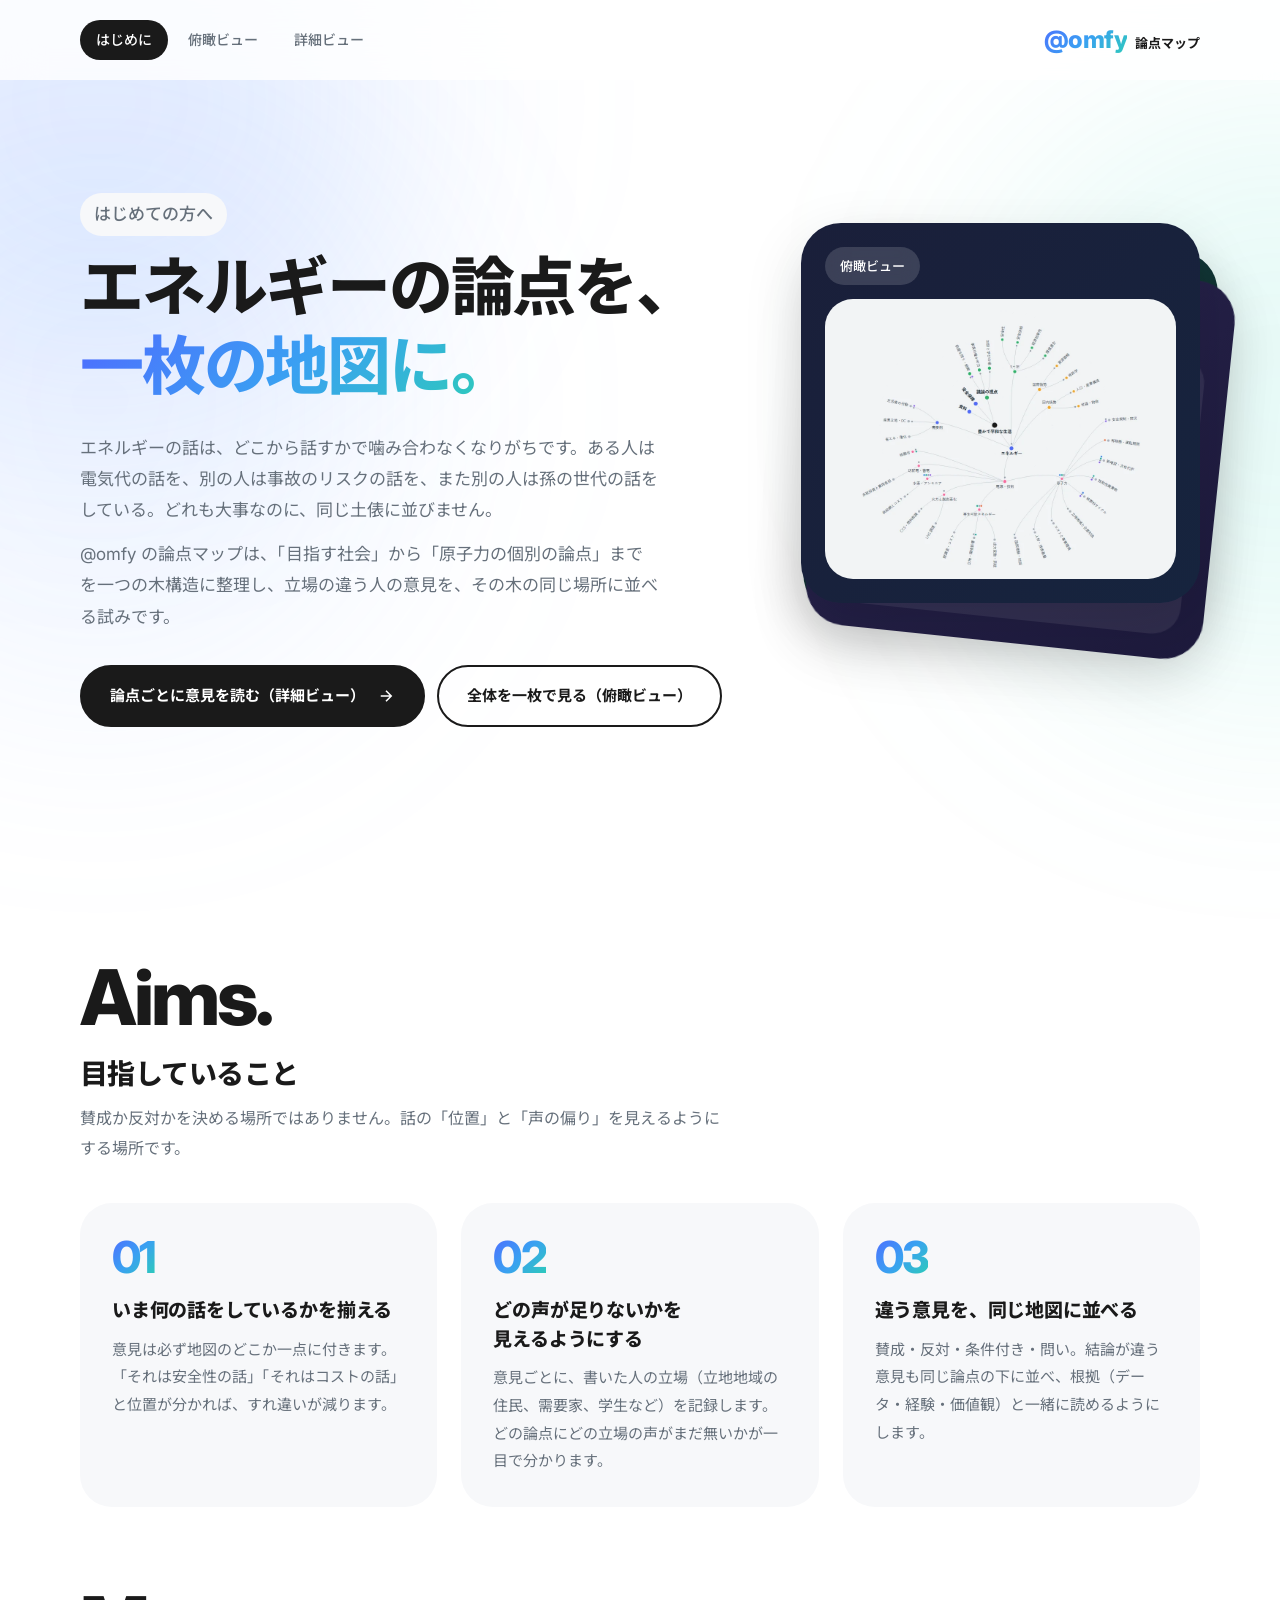
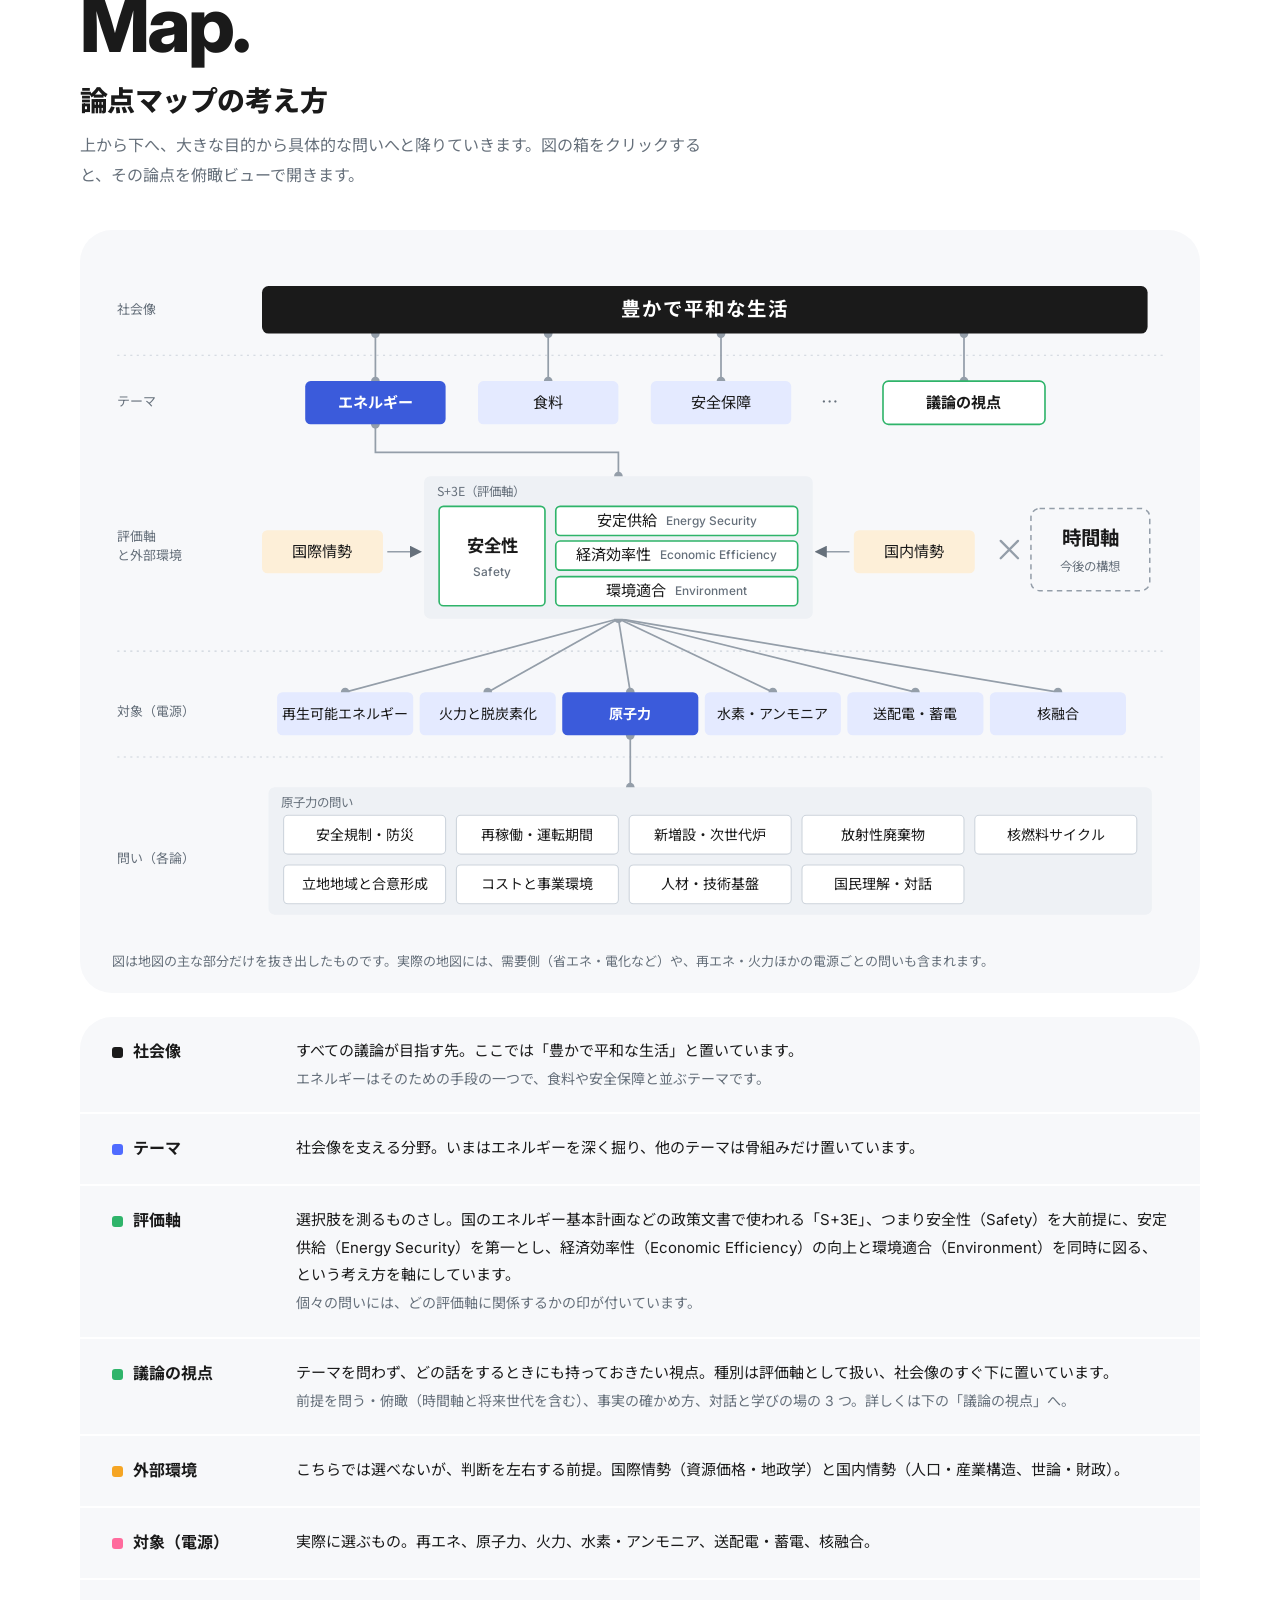
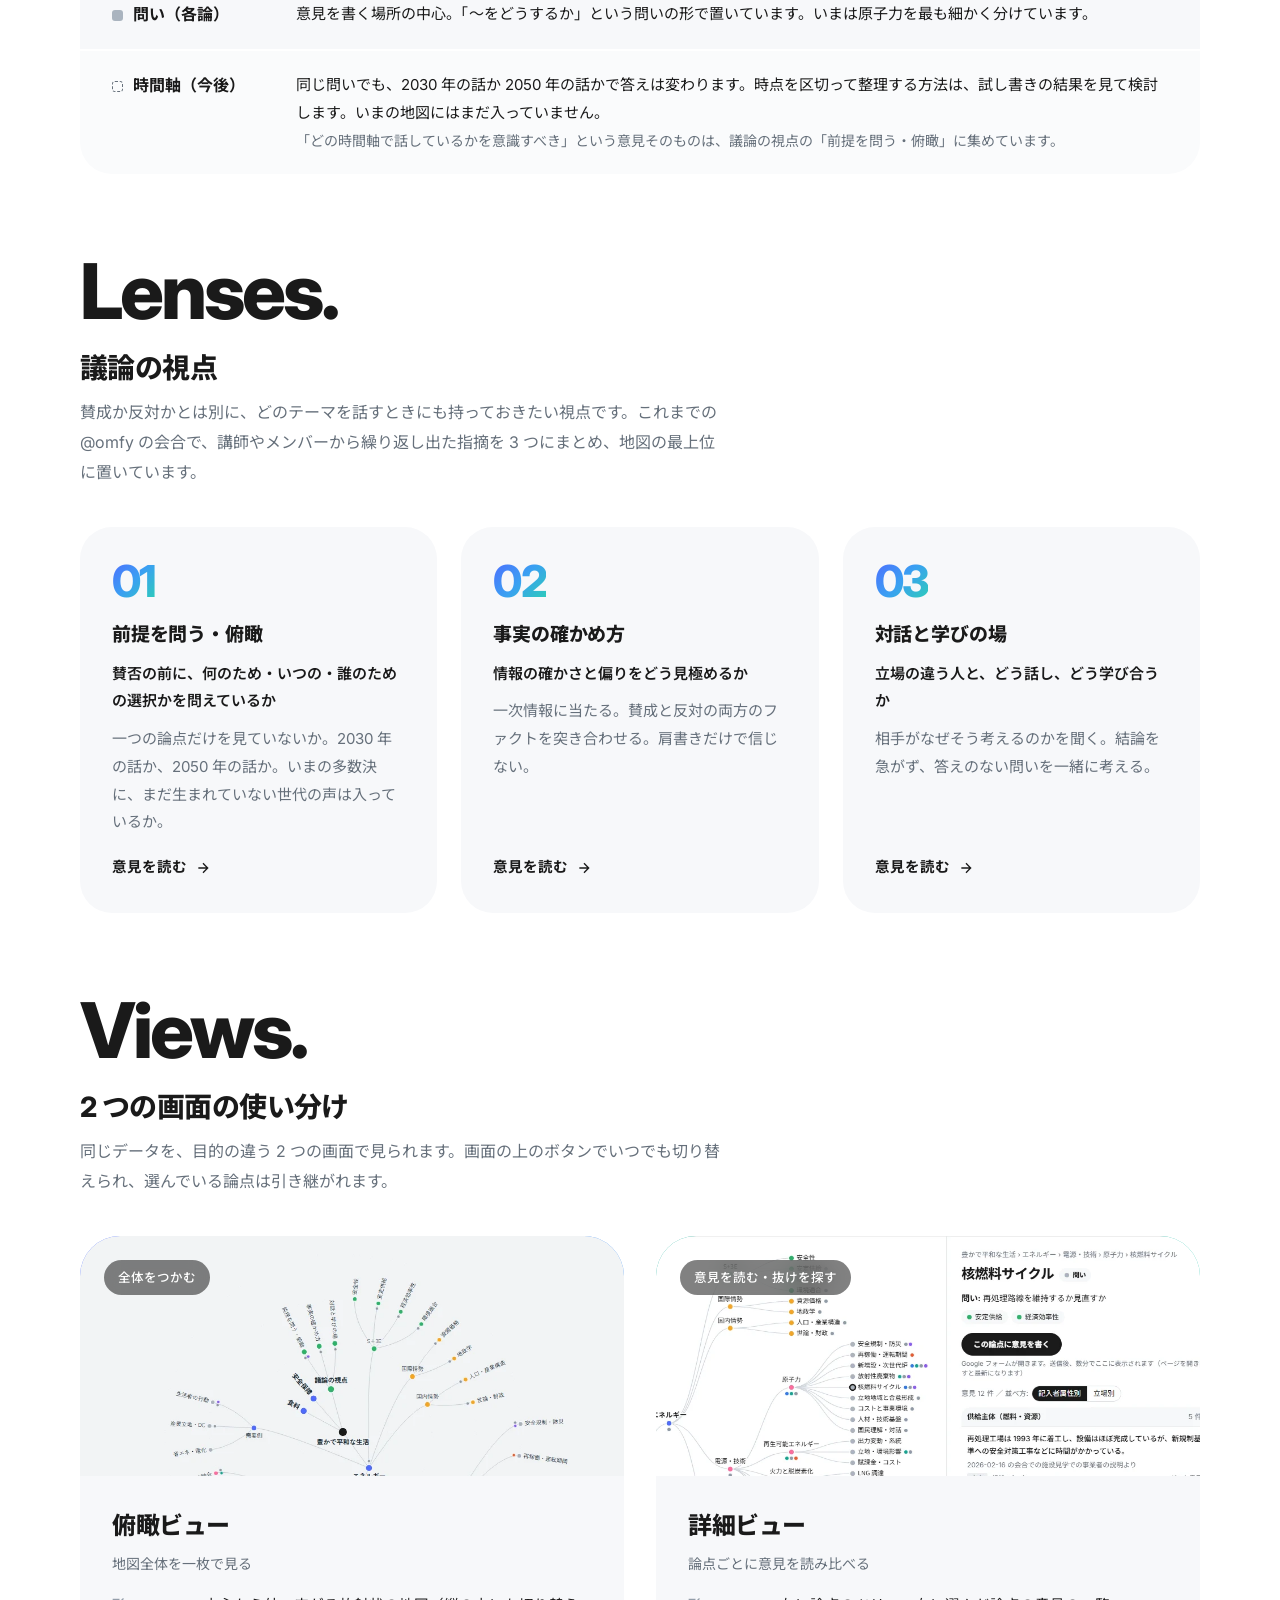
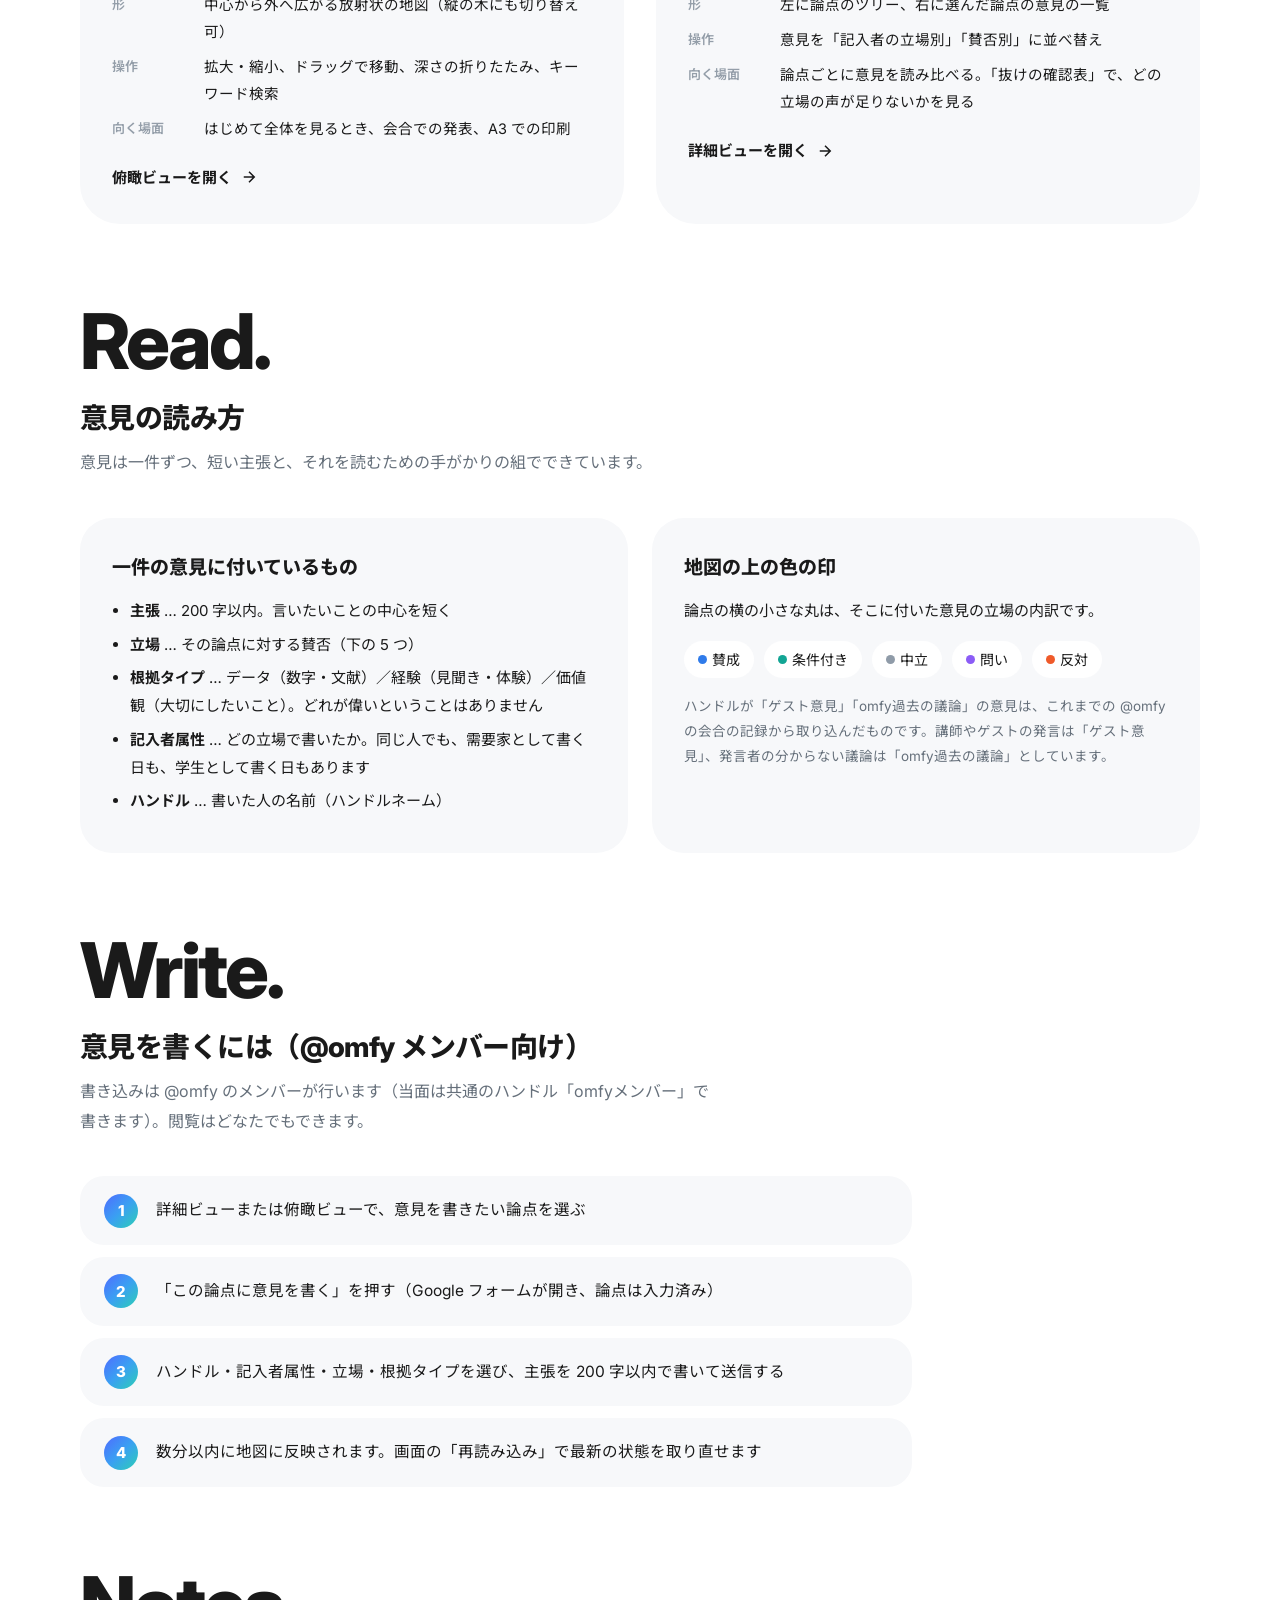
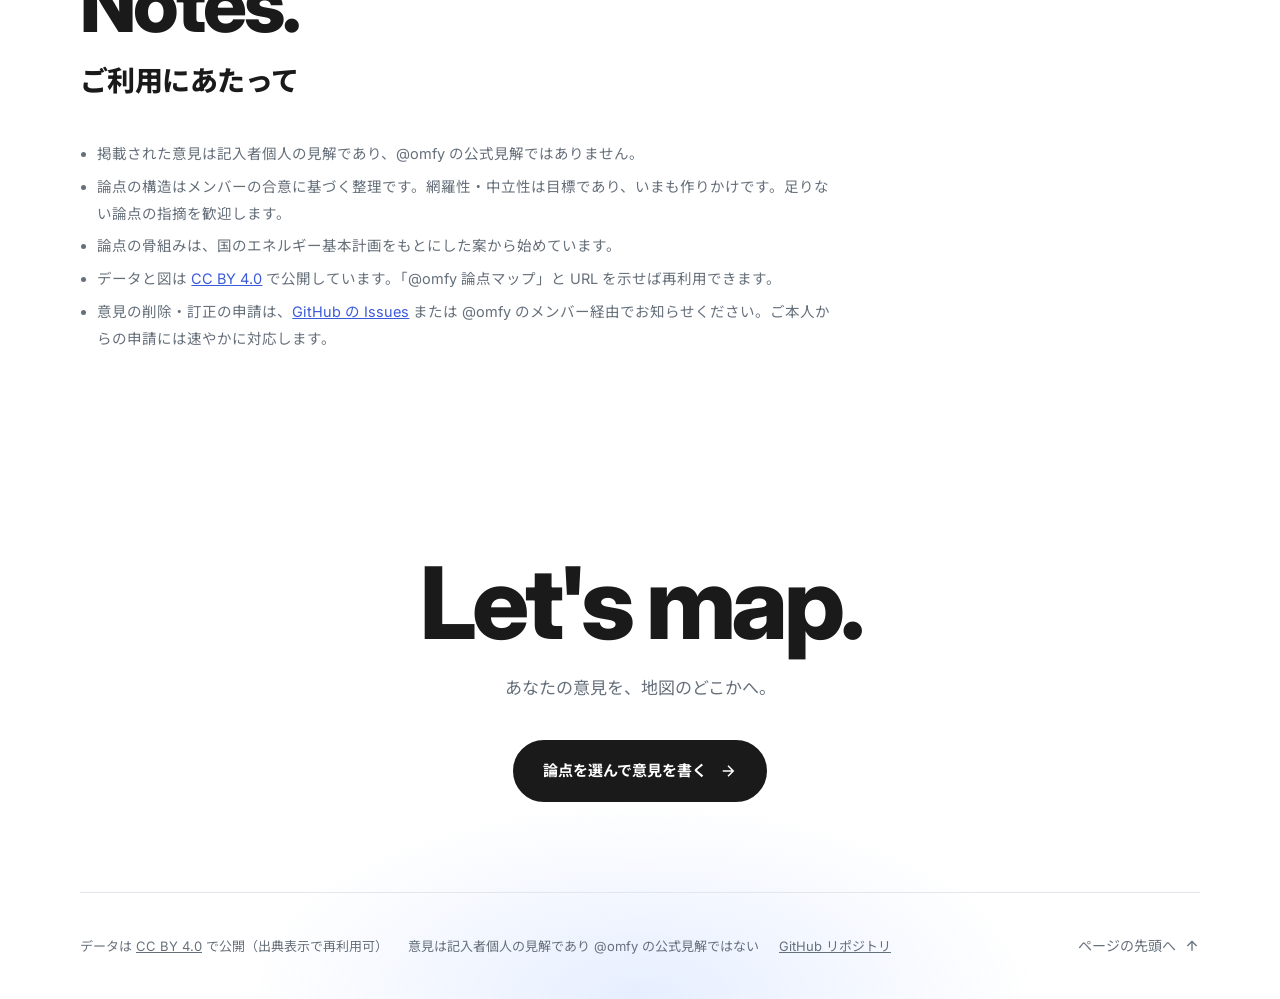
==== site/index.html @ 2180a497 "地図の重なりを解消し、抜けの確認表を全意見に広げる - 詳細ビュー: 抜けの確認表に、意見が付いた論点（対象・外部環境など）も行に加え、   全 167 件を数える。地図と同じ順に並べ、過去の会合の記" ====
<!doctype html>
<html lang="ja">
<head>
<meta charset="utf-8">
<meta name="viewport" content="width=device-width, initial-scale=1">
<title>@omfy 論点マップ はじめに</title>
<link rel="icon" href="assets/favicon.svg" type="image/svg+xml">
<meta name="description" content="エネルギーをめぐる論点を、社会像から各論まで一枚の地図に整理し、立場の違う人の意見を同じ地図の上に並べる試み。">
<script>
// 旧 URL（詳細ビューが index.html だった頃の site/#n=<論点ID>）で来た人を詳細ビューへ送る
if (/(?:^#|&)n=/.test(location.hash)) location.replace('detail.html' + location.hash);
document.documentElement.classList.add('js');
</script>
<link rel="preconnect" href="https://fonts.googleapis.com">
<link rel="preconnect" href="https://fonts.gstatic.com" crossorigin>
<link rel="stylesheet" href="https://fonts.googleapis.com/css2?family=Inter:wght@400;500;600;700;800&family=Noto+Sans+JP:wght@400;500;700;800&display=swap">
<link rel="stylesheet" href="common.css">
<link rel="stylesheet" href="brand.css">
<style>
/* はじめに だけの部品。色・ヘッダー・ボタンは brand.css */
html{scroll-behavior:smooth;scroll-padding-top:88px}
body{font-size:16px;line-height:1.85;overflow-x:hidden}
.wrap{max-width:1200px;margin:0 auto;padding-inline:40px;position:relative;z-index:1}


/* ヒーロー */
.hero{min-height:min(100svh,880px);display:grid;grid-template-columns:minmax(0,1.25fr) minmax(0,.75fr);align-items:center;gap:56px;padding:120px 0 80px}
.tag{display:inline-block;padding:6px 14px;border-radius:999px;font-size:13px;font-weight:500;background:var(--bg2);color:var(--muted);margin:0 0 22px}
.hero h1{font-size:clamp(36px,5.2vw,64px);line-height:1.22;letter-spacing:-.035em;margin:0 0 28px}
.hero h1 .g{background:var(--grad);-webkit-background-clip:text;background-clip:text;-webkit-text-fill-color:transparent}
.hero p{font-size:17px;color:var(--muted);margin:0 0 12px;max-width:34em}
.cta{display:flex;flex-wrap:wrap;gap:12px;margin-top:32px}

/* 重なったカード（3 秒ごとに入れ替わる） */
.stack{position:relative;width:min(100%,420px);aspect-ratio:420/500;justify-self:center}
.stack .sc{position:absolute;inset:0 0 auto;height:80%;border-radius:40px;padding:24px;box-shadow:0 20px 60px rgba(0,0,0,.12);overflow:hidden;transition:transform .5s ease}
.sc-1{z-index:3;background:linear-gradient(135deg,#1a1f3a 0%,#16243e 100%)}
.sc-2{z-index:2;transform:translate(10px,20px) rotate(3deg);background:linear-gradient(135deg,#123a3a 0%,#0f2e2e 100%)}
.sc-3{z-index:1;transform:translate(20px,40px) rotate(6deg);background:linear-gradient(135deg,#2a2550 0%,#1d1a3c 100%)}
.stack:hover .sc-1{transform:translateY(-10px) rotate(-2deg)}
.stack:hover .sc-2{transform:translate(20px,10px) rotate(5deg)}
.stack:hover .sc-3{transform:translate(40px,30px) rotate(10deg)}
.sc .t{display:inline-block;background:rgba(255,255,255,.15);color:#fff;padding:7px 15px;border-radius:999px;font-size:13px;font-weight:500;backdrop-filter:blur(10px)}
.sc .pv{position:absolute;inset:76px 24px 24px;border-radius:28px;overflow:hidden;background:rgba(255,255,255,.08)}
.sc .pv img{width:100%;height:100%;object-fit:cover;object-position:left top;display:block}
.sc .pv.legend{display:grid;align-content:center;gap:14px;padding:0 28px}
.sc .pv.legend span{display:flex;align-items:center;gap:14px;color:#fff;font-size:18px;font-weight:700}
.sc .pv.legend i{width:16px;height:16px;border-radius:50%;flex:none;box-shadow:0 0 0 4px rgba(255,255,255,.08)}

/* セクション */
section.sec{padding:80px 0 0}
.sec-head{margin:0 0 40px}
.en{display:block;font-family:"Inter",sans-serif;font-size:clamp(44px,6vw,80px);font-weight:800;letter-spacing:-.04em;line-height:1;margin:0 0 18px}
.sec-head h2{font-size:clamp(22px,2.6vw,28px);letter-spacing:-.02em;line-height:1.4;margin:0 0 10px}
.sec-head .lead{font-size:16px;color:var(--muted);margin:0;max-width:40em}

.panel{background:var(--bg2);border-radius:32px;padding:32px}
.lift{transition:transform .3s ease,box-shadow .3s ease}
.lift:hover{transform:translateY(-8px);box-shadow:var(--lift)}
.num{display:block;font-family:"Inter",sans-serif;font-size:44px;font-weight:800;letter-spacing:-.04em;line-height:1;margin:0 0 18px;background:var(--grad);-webkit-background-clip:text;background-clip:text;-webkit-text-fill-color:transparent;width:max-content}

.aims{display:grid;grid-template-columns:repeat(auto-fit,minmax(260px,1fr));gap:24px}
.aims h3{font-size:19px;line-height:1.5;letter-spacing:-.01em;margin:0 0 10px}
.aims p{margin:0;font-size:15px;color:var(--muted)}

/* 議論の視点（3 枚のカード。押すと詳細ビューでその論点を開く） */
.lens{display:flex;flex-direction:column;text-decoration:none;color:inherit}
.lens .q{font-size:15px;font-weight:600;margin:0 0 10px;color:var(--ink)}
.lens p:not(.q){flex:1}
.lens .go{display:inline-flex;align-items:center;gap:8px;margin-top:18px;font-weight:700;font-size:14.5px}
.lens .go svg{width:16px;height:16px;transition:transform .2s ease}
.lens:hover .go svg{transform:translateX(4px)}
.lens:focus-visible{outline:2px solid var(--accent);outline-offset:3px}

/* 構造図 */
.figure{margin:0;background:var(--bg2);border-radius:32px;padding:28px 20px 12px}
.figscroll{overflow-x:auto;-webkit-overflow-scrolling:touch}
.figscroll svg{display:block;width:100%;min-width:760px;height:auto}
.figure figcaption{font-size:13px;color:var(--muted);padding:10px 12px 8px;display:flex;flex-wrap:wrap;gap:4px 16px}
.figure .swipe{display:none}
@media (max-width: 800px){ .figure .swipe{display:inline} }

.fig text{font-size:14px}
.fig .lane{font-size:12px;fill:var(--muted)}
.fig .lane-rule{stroke:var(--rule2);stroke-width:1;stroke-dasharray:2 4}
.fig .goal rect{fill:var(--k-objective)}
.fig .goal text{fill:var(--bg);font-size:18px;font-weight:700;letter-spacing:.1em}
.fig .box rect{fill:var(--accent-soft);stroke:transparent;stroke-width:1.5}
.fig .box.hl rect{fill:var(--accent)}
.fig .box.hl text{fill:var(--bg);font-weight:700}
.fig .crit rect{fill:var(--bg);stroke:var(--k-criterion);stroke-width:1.5}
.fig .view rect{fill:var(--bg);stroke:var(--k-criterion);stroke-width:1.5}
.fig .view text{font-weight:700}
.fig .q rect{fill:var(--bg);stroke:var(--rule2);stroke-width:1}
.fig .q text{font-size:13px}
.fig .src text{font-size:13px}
.fig .ctx rect{fill:color-mix(in srgb, var(--k-context) 18%, var(--bg));stroke:transparent;stroke-width:1.5}
.fig .frame{fill:var(--surface2);stroke:transparent}
.fig .frame-lbl{font-size:11.5px;fill:var(--muted)}
.fig .en-s{font-family:"Inter",sans-serif;font-size:11px;font-weight:500;fill:var(--muted)}
.fig .line{fill:none;stroke:var(--faint);stroke-width:1.6}
.fig .dot{fill:var(--faint)}
.fig .more{fill:var(--muted);font-size:16px;letter-spacing:.2em}
.fig .time rect{fill:none;stroke:var(--faint);stroke-width:1.4;stroke-dasharray:5 4}
.fig .time .t1{font-size:18px;font-weight:700}
.fig .time .t2{font-size:11.5px;fill:var(--muted)}
.fig .cross{stroke:var(--faint);stroke-width:2.2;stroke-linecap:round}
.fig a{cursor:pointer}
.fig a:hover rect,.fig a:focus-visible rect{stroke:var(--accent);stroke-width:2.5}
.fig a:focus{outline:none}

.layers{margin:24px 0 0;display:grid;gap:2px;border-radius:32px;overflow:hidden;background:var(--bg)}
.layers > div{display:grid;grid-template-columns:10em 1fr;gap:4px 24px;padding:20px 32px;background:var(--bg2)}
.layers dt{font-weight:700;display:flex;align-items:baseline;gap:10px}
.layers dt .sw{transform:translateY(1px)}
.layers dd{margin:0;font-size:15px}
.layers dd .ex{color:var(--muted);font-size:14px}
.layers .future{background:color-mix(in srgb, var(--bg2) 60%, var(--bg))}
@media (max-width: 640px){ .layers > div{grid-template-columns:1fr;padding:18px 22px} }

/* 2 つの画面（enepen. のプロジェクトカードの形） */
.views{display:grid;grid-template-columns:repeat(auto-fit,minmax(320px,1fr));gap:32px}
.vcard{display:block;border-radius:40px;overflow:hidden;text-decoration:none;color:inherit;background:var(--bg2)}
.vcard .img{height:240px;position:relative;padding:24px;overflow:hidden}
.vcard .img.ov{background:linear-gradient(135deg,#4F6BFF 0%,#3AA0F2 100%)}
.vcard .img.dt{background:linear-gradient(135deg,#1FAF9A 0%,#2CCFB5 100%)}
.vcard .img img{position:absolute;inset:0;width:100%;height:100%;object-fit:cover;object-position:center top;transition:transform .6s cubic-bezier(.16,1,.3,1)}
.vcard:hover .img img{transform:scale(1.05)}
.vcard .img .t{position:relative;z-index:2;display:inline-block;background:rgba(26,26,26,.55);color:#fff;padding:6px 14px;border-radius:999px;font-size:12.5px;font-weight:500;backdrop-filter:blur(10px)}
.vcard .info{padding:28px 32px 32px}
.vcard h3{font-size:24px;letter-spacing:-.02em;margin:0 0 2px}
.vcard .sub{font-size:14px;color:var(--muted);margin:0 0 16px}
.vcard dl{margin:0 0 20px;display:grid;grid-template-columns:5.5em 1fr;gap:8px 12px;font-size:14.5px}
.vcard dt{color:var(--faint);font-size:13px;font-weight:600}
.vcard dd{margin:0}
.vcard .go{display:inline-flex;align-items:center;gap:8px;font-weight:700;font-size:15px}
.vcard .go svg{width:18px;height:18px;transition:transform .2s ease}
.vcard:hover .go svg{transform:translateX(4px)}

.reading{display:grid;grid-template-columns:repeat(auto-fit,minmax(300px,1fr));gap:24px}
.reading h3{font-size:19px;margin:0 0 12px}
.reading ul{margin:0;padding-left:1.2em;font-size:15px}
.reading li{margin:6px 0}
.reading .note{font-size:13.5px;color:var(--muted);margin:16px 0 0}
.stlist{display:flex;flex-wrap:wrap;gap:10px;margin-top:16px;font-size:14px}
.stlist .legend-k{background:var(--bg);padding:6px 14px;border-radius:999px}

.steps{counter-reset:s;list-style:none;margin:0;padding:0;display:grid;gap:12px;max-width:52em}
.steps li{counter-increment:s;position:relative;padding:20px 28px 20px 76px;background:var(--bg2);border-radius:24px;font-size:15.5px}
.steps li::before{content:counter(s);position:absolute;left:24px;top:50%;translate:0 -50%;width:34px;height:34px;border-radius:50%;background:var(--grad);color:#fff;font-family:"Inter",sans-serif;font-weight:800;font-size:15px;display:grid;place-items:center;line-height:1}

.notes{font-size:14.5px;color:var(--muted);max-width:52em;padding-left:1.2em;margin:0}
.notes li{margin:6px 0}

/* フッター */
.footer{position:relative;overflow:hidden;margin-top:100px;padding:0 0 40px}
.footer .call{text-align:center;padding:100px 0 90px;position:relative;z-index:1}
.footer .call h2{font-family:"Inter",sans-serif;font-size:clamp(48px,8vw,100px);letter-spacing:-.045em;line-height:1;margin:0 0 20px}
.footer .call p{font-size:17px;color:var(--muted);margin:0 0 36px}
.footer .bottom{display:flex;flex-wrap:wrap;justify-content:space-between;align-items:center;gap:12px 24px;padding-top:40px;border-top:1px solid var(--rule);font-size:13px;color:var(--muted);position:relative;z-index:1}
.footer .bottom .links{display:flex;flex-wrap:wrap;gap:6px 20px}
.footer .bottom a{color:var(--muted)}
.footer .bottom a:hover{color:var(--ink)}
.totop{font:inherit;font-size:14px;color:var(--muted);background:none;border:0;cursor:pointer;display:inline-flex;align-items:center;gap:8px;padding:0}
.totop:hover{color:var(--ink)}
.totop svg{width:16px;height:16px}
.footer-glow{position:absolute;bottom:-200px;left:50%;translate:-50% 0;width:800px;height:400px;background:radial-gradient(ellipse,var(--glow-a) 0%,transparent 70%);pointer-events:none}

/* 動き */
.hero .copy p,.hero .cta,.stack{animation:rise .8s ease both}
.hero .copy p{animation-delay:.15s}
.hero .cta{animation-delay:.25s}
.stack{animation-delay:.3s}
@keyframes rise{from{opacity:0;transform:translateY(30px)}to{opacity:1;transform:none}}
.js .fade{opacity:0;transform:translateY(30px);transition:opacity .6s ease,transform .6s ease}
.js .fade.visible{opacity:1;transform:none}
@media (prefers-reduced-motion: reduce){
  html{scroll-behavior:auto}
  .hero .copy p,.hero .cta,.stack{animation:none}
  .js .fade{opacity:1;transform:none;transition:none}
  .lift,.pill,.stack .sc,.vcard .img img{transition:none}
}

/* 画面幅ごと */
@media (max-width: 1024px){
  .hero{grid-template-columns:1fr;min-height:0;padding-top:130px;gap:48px}
  .stack{width:min(100%,340px)}
}
@media (max-width: 768px){
  .wrap{padding-inline:16px}
  .hero{padding-top:148px}
  .hero p{font-size:16px}
  section.sec{padding-top:64px}
  .panel{padding:24px;border-radius:24px}
  .figure{border-radius:24px;padding:20px 12px 8px}
  .layers{border-radius:24px}
  .vcard{border-radius:28px}
  .vcard .img{height:190px}
  .vcard .info{padding:22px 22px 26px}
  .steps li{padding:16px 20px 16px 64px}
  .steps li::before{left:18px}
  .footer .call{padding:72px 0 64px}
}
@media (max-width: 480px){
  .stack{width:min(100%,290px)}
  .stack .sc{border-radius:32px}
  .sc .pv{inset:68px 18px 18px;border-radius:22px}
  .views{grid-template-columns:1fr}
}
</style>
</head>
<body>
<div class="glow glow-a"></div>
<div class="glow glow-b"></div>
<div class="glow glow-c"></div>

<header class="header">
  <div class="bar">
    <nav class="vnav" aria-label="画面の切り替え">
      <a href="index.html" aria-current="page">はじめに</a><a href="overview.html">俯瞰ビュー</a><a href="detail.html">詳細ビュー</a>
    </nav>
    <a class="logo" href="index.html"><b>@omfy</b><span>論点マップ</span></a>
  </div>
</header>

<main class="wrap">
  <div class="hero">
    <div class="copy">
      <p class="tag">はじめての方へ</p>
      <h1>エネルギーの論点を、<br><span class="g">一枚の地図に。</span></h1>
      <p>エネルギーの話は、どこから話すかで噛み合わなくなりがちです。ある人は電気代の話を、別の人は事故のリスクの話を、また別の人は孫の世代の話をしている。どれも大事なのに、同じ土俵に並びません。</p>
      <p>@omfy の論点マップは、「目指す社会」から「原子力の個別の論点」までを一つの木構造に整理し、立場の違う人の意見を、その木の同じ場所に並べる試みです。</p>
      <div class="cta">
        <a class="pill dark" href="detail.html">論点ごとに意見を読む（詳細ビュー）<svg viewBox="0 0 24 24" fill="none" stroke="currentColor" stroke-width="2" aria-hidden="true"><path d="M5 12h14M12 5l7 7-7 7"/></svg></a>
        <a class="pill line" href="overview.html">全体を一枚で見る（俯瞰ビュー）</a>
      </div>
    </div>
    <div class="stack" aria-hidden="true">
      <div class="sc sc-1"><span class="t">俯瞰ビュー</span><div class="pv"><img src="assets/view-overview.webp" width="960" height="768" alt="" fetchpriority="high" decoding="async"></div></div>
      <div class="sc sc-2"><span class="t">詳細ビュー</span><div class="pv"><img src="assets/view-detail.webp" width="960" height="672" alt="" loading="lazy" decoding="async"></div></div>
      <div class="sc sc-3"><span class="t">意見の印</span><div class="pv legend">
        <span><i style="background:#6FA8FF"></i>賛成</span>
        <span><i style="background:#3FD0BD"></i>条件付き</span>
        <span><i style="background:#A7B3C2"></i>中立</span>
        <span><i style="background:#B79CFF"></i>問い</span>
        <span><i style="background:#FF8A5C"></i>反対</span>
      </div></div>
    </div>
  </div>

  <section class="sec fade" aria-labelledby="h-aim">
    <div class="sec-head">
      <span class="en" aria-hidden="true">Aims.</span>
      <h2 id="h-aim">目指していること</h2>
      <p class="lead">賛成か反対かを決める場所ではありません。話の「位置」と「声の偏り」を見えるようにする場所です。</p>
    </div>
    <div class="aims">
      <div class="panel lift"><span class="num">01</span><h3>いま何の話をしているかを揃える</h3><p>意見は必ず地図のどこか一点に付きます。「それは安全性の話」「それはコストの話」と位置が分かれば、すれ違いが減ります。</p></div>
      <div class="panel lift"><span class="num">02</span><h3>どの声が足りないかを見えるようにする</h3><p>意見ごとに、書いた人の立場（立地地域の住民、需要家、学生など）を記録します。どの論点にどの立場の声がまだ無いかが一目で分かります。</p></div>
      <div class="panel lift"><span class="num">03</span><h3>違う意見を、同じ地図に並べる</h3><p>賛成・反対・条件付き・問い。結論が違う意見も同じ論点の下に並べ、根拠（データ・経験・価値観）と一緒に読めるようにします。</p></div>
    </div>
  </section>

  <section class="sec fade" aria-labelledby="h-map">
    <div class="sec-head">
      <span class="en" aria-hidden="true">Map.</span>
      <h2 id="h-map">論点マップの考え方</h2>
      <p class="lead">上から下へ、大きな目的から具体的な問いへと降りていきます。図の箱をクリックすると、その論点を俯瞰ビューで開きます。</p>
    </div>

    <figure class="figure">
      <div class="figscroll">
      <svg class="fig" viewBox="0 0 1000 630" role="group" aria-labelledby="figTitle">
        <title id="figTitle">論点マップの構造図。社会像「豊かで平和な生活」の下にテーマと、テーマを横断する「議論の視点」。エネルギーの下に評価軸 S+3E と外部環境、その下に電源、原子力の下に個別の問いが並ぶ。時間軸は今後の構想。</title>
        <defs>
          <marker id="arr" viewBox="0 0 10 10" refX="8" refY="5" markerWidth="7" markerHeight="7" orient="auto-start-reverse"><path d="M0,0 L10,5 L0,10 z" fill="var(--muted)"/></marker>
        </defs>

        <!-- 段の名前 -->
        <g>
          <text class="lane" x="16" y="52">社会像</text>
          <line class="lane-rule" x1="16" y1="90" x2="984" y2="90"/>
          <text class="lane" x="16" y="137">テーマ</text>
          <text class="lane" x="16" y="262">評価軸</text>
          <text class="lane" x="16" y="280">と外部環境</text>
          <line class="lane-rule" x1="16" y1="364" x2="984" y2="364"/>
          <text class="lane" x="16" y="424">対象（電源）</text>
          <line class="lane-rule" x1="16" y1="462" x2="984" y2="462"/>
          <text class="lane" x="16" y="560">問い（各論）</text>
        </g>

        <!-- 線 -->
        <g>
          <path class="line" d="M255,70 V114"/><circle class="dot" cx="255" cy="70" r="4"/><circle class="dot" cx="255" cy="114" r="4"/>
          <path class="line" d="M415,70 V114"/><circle class="dot" cx="415" cy="70" r="4"/><circle class="dot" cx="415" cy="114" r="4"/>
          <path class="line" d="M575,70 V114"/><circle class="dot" cx="575" cy="70" r="4"/><circle class="dot" cx="575" cy="114" r="4"/>
          <path class="line" d="M800,70 V114"/><circle class="dot" cx="800" cy="70" r="4"/><circle class="dot" cx="800" cy="114" r="4"/>
          <path class="line" d="M255,154 V180 H480 V202"/><circle class="dot" cx="255" cy="154" r="4"/><circle class="dot" cx="480" cy="202" r="4"/>
          <path class="line" d="M266,272 H296" marker-end="url(#arr)"/>
          <path class="line" d="M694,272 H664" marker-end="url(#arr)"/>
          <g>
            <path class="line" d="M480,334 L227,402"/><path class="line" d="M480,334 L359,402"/><path class="line" d="M480,334 L491,402"/>
            <path class="line" d="M480,334 L623,402"/><path class="line" d="M480,334 L755,402"/><path class="line" d="M480,334 L887,402"/>
            <circle class="dot" cx="480" cy="334" r="4"/>
            <circle class="dot" cx="227" cy="402" r="4"/><circle class="dot" cx="359" cy="402" r="4"/><circle class="dot" cx="491" cy="402" r="4"/><circle class="dot" cx="623" cy="402" r="4"/><circle class="dot" cx="755" cy="402" r="4"/><circle class="dot" cx="887" cy="402" r="4"/>
          </g>
          <path class="line" d="M491,442 V490"/><circle class="dot" cx="491" cy="442" r="4"/><circle class="dot" cx="491" cy="490" r="4"/>
        </g>

        <!-- 社会像 -->
        <a class="goal" href="overview.html#n=root" aria-label="豊かで平和な生活（社会像）を俯瞰ビューで開く">
          <rect x="150" y="26" width="820" height="44" rx="6"/>
          <text x="560" y="49" text-anchor="middle" dominant-baseline="middle">豊かで平和な生活</text>
        </a>

        <!-- テーマ -->
        <a class="box hl" href="overview.html#n=energy" aria-label="エネルギー"><rect x="190" y="114" width="130" height="40" rx="5"/><text x="255" y="135" text-anchor="middle" dominant-baseline="middle">エネルギー</text></a>
        <a class="box" href="overview.html#n=food" aria-label="食料"><rect x="350" y="114" width="130" height="40" rx="5"/><text x="415" y="135" text-anchor="middle" dominant-baseline="middle">食料</text></a>
        <a class="box" href="overview.html#n=security" aria-label="安全保障"><rect x="510" y="114" width="130" height="40" rx="5"/><text x="575" y="135" text-anchor="middle" dominant-baseline="middle">安全保障</text></a>
        <text class="more" x="668" y="139">…</text>

        <!-- 議論の視点（テーマを横断） -->
        <a class="view" href="overview.html#n=view" aria-label="議論の視点（テーマを横断する視点）"><rect x="725" y="114" width="150" height="40" rx="5"/><text x="800" y="135" text-anchor="middle" dominant-baseline="middle">議論の視点</text></a>

        <!-- 評価軸 S+3E -->
        <rect class="frame" x="300" y="202" width="360" height="132" rx="6"/>
        <a href="overview.html#n=3es" aria-label="S+3E（評価軸）"><text class="frame-lbl" x="312" y="220">S+3E（評価軸）</text></a>
        <a class="crit" href="overview.html#n=s" aria-label="安全性（Safety）"><rect x="314" y="230" width="98" height="92" rx="4"/><text x="363" y="268" text-anchor="middle" dominant-baseline="middle" style="font-size:16px;font-weight:700">安全性</text><text class="en-s" x="363" y="291" text-anchor="middle" dominant-baseline="middle">Safety</text></a>
        <a class="crit" href="overview.html#n=sec" aria-label="安定供給（Energy Security）"><rect x="422" y="230" width="224" height="27" rx="4"/><text x="534" y="244" text-anchor="middle" dominant-baseline="middle">安定供給<tspan class="en-s" dx="8">Energy Security</tspan></text></a>
        <a class="crit" href="overview.html#n=eco" aria-label="経済効率性（Economic Efficiency）"><rect x="422" y="262" width="224" height="27" rx="4"/><text x="534" y="276" text-anchor="middle" dominant-baseline="middle">経済効率性<tspan class="en-s" dx="8">Economic Efficiency</tspan></text></a>
        <a class="crit" href="overview.html#n=env" aria-label="環境適合（Environment）"><rect x="422" y="295" width="224" height="27" rx="4"/><text x="534" y="309" text-anchor="middle" dominant-baseline="middle">環境適合<tspan class="en-s" dx="8">Environment</tspan></text></a>

        <!-- 外部環境 -->
        <a class="box ctx" href="overview.html#n=intl" aria-label="国際情勢"><rect x="150" y="252" width="112" height="40" rx="5"/><text x="206" y="273" text-anchor="middle" dominant-baseline="middle">国際情勢</text></a>
        <a class="box ctx" href="overview.html#n=dom" aria-label="国内情勢"><rect x="698" y="252" width="112" height="40" rx="5"/><text x="754" y="273" text-anchor="middle" dominant-baseline="middle">国内情勢</text></a>

        <!-- 時間軸（今後の構想） -->
        <g class="time">
          <path class="cross" d="M834,262 l16,16 M850,262 l-16,16"/>
          <rect x="862" y="232" width="110" height="76" rx="8"/>
          <text class="t1" x="917" y="266" text-anchor="middle">時間軸</text>
          <text class="t2" x="917" y="290" text-anchor="middle">今後の構想</text>
        </g>

        <!-- 対象（電源） -->
        <g class="src">
        <a class="box" href="overview.html#n=re" aria-label="再生可能エネルギー"><rect x="164" y="402" width="126" height="40" rx="5"/><text x="227" y="423" text-anchor="middle" dominant-baseline="middle">再生可能エネルギー</text></a>
        <a class="box" href="overview.html#n=thermal" aria-label="火力と脱炭素化"><rect x="296" y="402" width="126" height="40" rx="5"/><text x="359" y="423" text-anchor="middle" dominant-baseline="middle">火力と脱炭素化</text></a>
        <a class="box hl" href="overview.html#n=nuc" aria-label="原子力"><rect x="428" y="402" width="126" height="40" rx="5"/><text x="491" y="423" text-anchor="middle" dominant-baseline="middle">原子力</text></a>
        <a class="box" href="overview.html#n=h2" aria-label="水素・アンモニア"><rect x="560" y="402" width="126" height="40" rx="5"/><text x="623" y="423" text-anchor="middle" dominant-baseline="middle">水素・アンモニア</text></a>
        <a class="box" href="overview.html#n=grid" aria-label="送配電・蓄電"><rect x="692" y="402" width="126" height="40" rx="5"/><text x="755" y="423" text-anchor="middle" dominant-baseline="middle">送配電・蓄電</text></a>
        <a class="box" href="overview.html#n=fusion" aria-label="核融合"><rect x="824" y="402" width="126" height="40" rx="5"/><text x="887" y="423" text-anchor="middle" dominant-baseline="middle">核融合</text></a>
        </g>

        <!-- 原子力の問い -->
        <rect class="frame" x="156" y="490" width="818" height="118" rx="6"/>
        <text class="frame-lbl" x="168" y="508">原子力の問い</text>
        <a class="q" href="overview.html#n=nuc.reg"><rect x="170" y="516" width="150" height="36" rx="4"/><text x="245" y="535" text-anchor="middle" dominant-baseline="middle">安全規制・防災</text></a>
        <a class="q" href="overview.html#n=nuc.restart"><rect x="330" y="516" width="150" height="36" rx="4"/><text x="405" y="535" text-anchor="middle" dominant-baseline="middle">再稼働・運転期間</text></a>
        <a class="q" href="overview.html#n=nuc.new"><rect x="490" y="516" width="150" height="36" rx="4"/><text x="565" y="535" text-anchor="middle" dominant-baseline="middle">新増設・次世代炉</text></a>
        <a class="q" href="overview.html#n=nuc.backend"><rect x="650" y="516" width="150" height="36" rx="4"/><text x="725" y="535" text-anchor="middle" dominant-baseline="middle">放射性廃棄物</text></a>
        <a class="q" href="overview.html#n=nuc.cycle"><rect x="810" y="516" width="150" height="36" rx="4"/><text x="885" y="535" text-anchor="middle" dominant-baseline="middle">核燃料サイクル</text></a>
        <a class="q" href="overview.html#n=nuc.site"><rect x="170" y="562" width="150" height="36" rx="4"/><text x="245" y="581" text-anchor="middle" dominant-baseline="middle">立地地域と合意形成</text></a>
        <a class="q" href="overview.html#n=nuc.cost"><rect x="330" y="562" width="150" height="36" rx="4"/><text x="405" y="581" text-anchor="middle" dominant-baseline="middle">コストと事業環境</text></a>
        <a class="q" href="overview.html#n=nuc.hr"><rect x="490" y="562" width="150" height="36" rx="4"/><text x="565" y="581" text-anchor="middle" dominant-baseline="middle">人材・技術基盤</text></a>
        <a class="q" href="overview.html#n=nuc.risk"><rect x="650" y="562" width="150" height="36" rx="4"/><text x="725" y="581" text-anchor="middle" dominant-baseline="middle">国民理解・対話</text></a>
      </svg>
      </div>
      <figcaption>
        <span>図は地図の主な部分だけを抜き出したものです。実際の地図には、需要側（省エネ・電化など）や、再エネ・火力ほかの電源ごとの問いも含まれます。</span>
        <span class="swipe">図は横にスクロールできます。</span>
      </figcaption>
    </figure>

    <dl class="layers">
      <div><dt><i class="sw" style="background:var(--k-objective)"></i>社会像</dt><dd>すべての議論が目指す先。ここでは「豊かで平和な生活」と置いています。<br><span class="ex">エネルギーはそのための手段の一つで、食料や安全保障と並ぶテーマです。</span></dd></div>
      <div><dt><i class="sw" style="background:var(--k-theme)"></i>テーマ</dt><dd>社会像を支える分野。いまはエネルギーを深く掘り、他のテーマは骨組みだけ置いています。</dd></div>
      <div><dt><i class="sw" style="background:var(--k-criterion)"></i>評価軸</dt><dd>選択肢を測るものさし。国のエネルギー基本計画などの政策文書で使われる「S+3E」、つまり安全性（Safety）を大前提に、安定供給（Energy Security）を第一とし、経済効率性（Economic Efficiency）の向上と環境適合（Environment）を同時に図る、という考え方を軸にしています。<br><span class="ex">個々の問いには、どの評価軸に関係するかの印が付いています。</span></dd></div>
      <div><dt><i class="sw" style="background:var(--k-criterion)"></i>議論の視点</dt><dd>テーマを問わず、どの話をするときにも持っておきたい視点。種別は評価軸として扱い、社会像のすぐ下に置いています。<br><span class="ex">前提を問う・俯瞰（時間軸と将来世代を含む）、事実の確かめ方、対話と学びの場の 3 つ。詳しくは下の「議論の視点」へ。</span></dd></div>
      <div><dt><i class="sw" style="background:var(--k-context)"></i>外部環境</dt><dd>こちらでは選べないが、判断を左右する前提。国際情勢（資源価格・地政学）と国内情勢（人口・産業構造、世論・財政）。</dd></div>
      <div><dt><i class="sw" style="background:var(--k-object)"></i>対象（電源）</dt><dd>実際に選ぶもの。再エネ、原子力、火力、水素・アンモニア、送配電・蓄電、核融合。</dd></div>
      <div><dt><i class="sw" style="background:var(--k-issue)"></i>問い（各論）</dt><dd>意見を書く場所の中心。「〜をどうするか」という問いの形で置いています。いまは原子力を最も細かく分けています。</dd></div>
      <div class="future"><dt><i class="sw" style="border:1.4px dashed var(--muted)"></i>時間軸（今後）</dt><dd>同じ問いでも、2030 年の話か 2050 年の話かで答えは変わります。時点を区切って整理する方法は、試し書きの結果を見て検討します。いまの地図にはまだ入っていません。<br><span class="ex">「どの時間軸で話しているかを意識すべき」という意見そのものは、議論の視点の「前提を問う・俯瞰」に集めています。</span></dd></div>
    </dl>
  </section>

  <section class="sec fade" aria-labelledby="h-lens">
    <div class="sec-head">
      <span class="en" aria-hidden="true">Lenses.</span>
      <h2 id="h-lens">議論の視点</h2>
      <p class="lead">賛成か反対かとは別に、どのテーマを話すときにも持っておきたい視点です。これまでの @omfy の会合で、講師やメンバーから繰り返し出た指摘を 3 つにまとめ、地図の最上位に置いています。</p>
    </div>
    <div class="aims">
      <a class="panel lift lens" href="detail.html#n=view.premise"><span class="num">01</span><h3>前提を問う・俯瞰</h3><p class="q">賛否の前に、何のため・いつの・誰のための選択かを問えているか</p><p>一つの論点だけを見ていないか。2030 年の話か、2050 年の話か。いまの多数決に、まだ生まれていない世代の声は入っているか。</p><span class="go">意見を読む<svg viewBox="0 0 24 24" fill="none" stroke="currentColor" stroke-width="2" aria-hidden="true"><path d="M5 12h14M12 5l7 7-7 7"/></svg></span></a>
      <a class="panel lift lens" href="detail.html#n=view.fact"><span class="num">02</span><h3>事実の確かめ方</h3><p class="q">情報の確かさと偏りをどう見極めるか</p><p>一次情報に当たる。賛成と反対の両方のファクトを突き合わせる。肩書きだけで信じない。</p><span class="go">意見を読む<svg viewBox="0 0 24 24" fill="none" stroke="currentColor" stroke-width="2" aria-hidden="true"><path d="M5 12h14M12 5l7 7-7 7"/></svg></span></a>
      <a class="panel lift lens" href="detail.html#n=view.dialogue"><span class="num">03</span><h3>対話と学びの場</h3><p class="q">立場の違う人と、どう話し、どう学び合うか</p><p>相手がなぜそう考えるのかを聞く。結論を急がず、答えのない問いを一緒に考える。</p><span class="go">意見を読む<svg viewBox="0 0 24 24" fill="none" stroke="currentColor" stroke-width="2" aria-hidden="true"><path d="M5 12h14M12 5l7 7-7 7"/></svg></span></a>
    </div>
  </section>

  <section class="sec fade" aria-labelledby="h-views">
    <div class="sec-head">
      <span class="en" aria-hidden="true">Views.</span>
      <h2 id="h-views">2 つの画面の使い分け</h2>
      <p class="lead">同じデータを、目的の違う 2 つの画面で見られます。画面の上のボタンでいつでも切り替えられ、選んでいる論点は引き継がれます。</p>
    </div>
    <div class="views">
      <a class="vcard lift" href="overview.html">
        <div class="img ov"><img src="assets/view-overview.webp" width="960" height="768" alt="俯瞰ビューの画面。中心から外へ論点が放射状に広がる" loading="lazy" decoding="async"><span class="t">全体をつかむ</span></div>
        <div class="info">
          <h3>俯瞰ビュー</h3>
          <p class="sub">地図全体を一枚で見る</p>
          <dl>
            <dt>形</dt><dd>中心から外へ広がる放射状の地図（縦の木にも切り替え可）</dd>
            <dt>操作</dt><dd>拡大・縮小、ドラッグで移動、深さの折りたたみ、キーワード検索</dd>
            <dt>向く場面</dt><dd>はじめて全体を見るとき、会合での発表、A3 での印刷</dd>
          </dl>
          <span class="go">俯瞰ビューを開く<svg viewBox="0 0 24 24" fill="none" stroke="currentColor" stroke-width="2" aria-hidden="true"><path d="M5 12h14M12 5l7 7-7 7"/></svg></span>
        </div>
      </a>
      <a class="vcard lift" href="detail.html">
        <div class="img dt"><img src="assets/view-detail.webp" width="960" height="672" alt="詳細ビューの画面。左に論点のツリー、右に選んだ論点の意見" loading="lazy" decoding="async"><span class="t">意見を読む・抜けを探す</span></div>
        <div class="info">
          <h3>詳細ビュー</h3>
          <p class="sub">論点ごとに意見を読み比べる</p>
          <dl>
            <dt>形</dt><dd>左に論点のツリー、右に選んだ論点の意見の一覧</dd>
            <dt>操作</dt><dd>意見を「記入者の立場別」「賛否別」に並べ替え</dd>
            <dt>向く場面</dt><dd>論点ごとに意見を読み比べる。「抜けの確認表」で、どの立場の声が足りないかを見る</dd>
          </dl>
          <span class="go">詳細ビューを開く<svg viewBox="0 0 24 24" fill="none" stroke="currentColor" stroke-width="2" aria-hidden="true"><path d="M5 12h14M12 5l7 7-7 7"/></svg></span>
        </div>
      </a>
    </div>
  </section>

  <section class="sec fade" aria-labelledby="h-read">
    <div class="sec-head">
      <span class="en" aria-hidden="true">Read.</span>
      <h2 id="h-read">意見の読み方</h2>
      <p class="lead">意見は一件ずつ、短い主張と、それを読むための手がかりの組でできています。</p>
    </div>
    <div class="reading">
      <div class="panel">
        <h3>一件の意見に付いているもの</h3>
        <ul>
          <li><strong>主張</strong> … 200 字以内。言いたいことの中心を短く</li>
          <li><strong>立場</strong> … その論点に対する賛否（下の 5 つ）</li>
          <li><strong>根拠タイプ</strong> … データ（数字・文献）／経験（見聞き・体験）／価値観（大切にしたいこと）。どれが偉いということはありません</li>
          <li><strong>記入者属性</strong> … どの立場で書いたか。同じ人でも、需要家として書く日も、学生として書く日もあります</li>
          <li><strong>ハンドル</strong> … 書いた人の名前（ハンドルネーム）</li>
        </ul>
      </div>
      <div class="panel">
        <h3>地図の上の色の印</h3>
        <p style="font-size:15px;margin:0">論点の横の小さな丸は、そこに付いた意見の立場の内訳です。</p>
        <div class="stlist">
          <span class="legend-k"><i class="sw round" style="background:var(--st-support)"></i>賛成</span>
          <span class="legend-k"><i class="sw round" style="background:var(--st-cond)"></i>条件付き</span>
          <span class="legend-k"><i class="sw round" style="background:var(--st-neutral)"></i>中立</span>
          <span class="legend-k"><i class="sw round" style="background:var(--st-question)"></i>問い</span>
          <span class="legend-k"><i class="sw round" style="background:var(--st-oppose)"></i>反対</span>
        </div>
        <p class="note">ハンドルが「ゲスト意見」「omfy過去の議論」の意見は、これまでの @omfy の会合の記録から取り込んだものです。講師やゲストの発言は「ゲスト意見」、発言者の分からない議論は「omfy過去の議論」としています。</p>
      </div>
    </div>
  </section>

  <section class="sec fade" aria-labelledby="h-write">
    <div class="sec-head">
      <span class="en" aria-hidden="true">Write.</span>
      <h2 id="h-write">意見を書くには（@omfy メンバー向け）</h2>
      <p class="lead">書き込みは @omfy のメンバーが行います（当面は共通のハンドル「omfyメンバー」で書きます）。閲覧はどなたでもできます。</p>
    </div>
    <ol class="steps">
      <li>詳細ビューまたは俯瞰ビューで、意見を書きたい論点を選ぶ</li>
      <li>「この論点に意見を書く」を押す（Google フォームが開き、論点は入力済み）</li>
      <li>ハンドル・記入者属性・立場・根拠タイプを選び、主張を 200 字以内で書いて送信する</li>
      <li>数分以内に地図に反映されます。画面の「再読み込み」で最新の状態を取り直せます</li>
    </ol>
  </section>

  <section class="sec fade" aria-labelledby="h-note">
    <div class="sec-head">
      <span class="en" aria-hidden="true">Notes.</span>
      <h2 id="h-note">ご利用にあたって</h2>
    </div>
    <ul class="notes">
      <li>掲載された意見は記入者個人の見解であり、@omfy の公式見解ではありません。</li>
      <li>論点の構造はメンバーの合意に基づく整理です。網羅性・中立性は目標であり、いまも作りかけです。足りない論点の指摘を歓迎します。</li>
      <li>論点の骨組みは、国のエネルギー基本計画をもとにした案から始めています。</li>
      <li>データと図は <a href="https://creativecommons.org/licenses/by/4.0/deed.ja">CC BY 4.0</a> で公開しています。「@omfy 論点マップ」と URL を示せば再利用できます。</li>
      <li>意見の削除・訂正の申請は、<a href="https://github.com/kyosinaga628-lab/omfy-energy-map/issues">GitHub の Issues</a> または @omfy のメンバー経由でお知らせください。ご本人からの申請には速やかに対応します。</li>
    </ul>
  </section>
</main>

<footer class="footer">
  <div class="wrap">
    <div class="call">
      <h2>Let's map.</h2>
      <p>あなたの意見を、地図のどこかへ。</p>
      <a class="pill dark" href="detail.html">論点を選んで意見を書く<svg viewBox="0 0 24 24" fill="none" stroke="currentColor" stroke-width="2" aria-hidden="true"><path d="M5 12h14M12 5l7 7-7 7"/></svg></a>
    </div>
    <div class="bottom">
      <div class="links">
        <span>データは <a href="https://creativecommons.org/licenses/by/4.0/deed.ja">CC BY 4.0</a> で公開（出典表示で再利用可）</span>
        <span>意見は記入者個人の見解であり @omfy の公式見解ではない</span>
        <a href="https://github.com/kyosinaga628-lab/omfy-energy-map">GitHub リポジトリ</a>
      </div>
      <button class="totop" type="button" id="toTop">ページの先頭へ<svg viewBox="0 0 24 24" fill="none" stroke="currentColor" stroke-width="2" aria-hidden="true"><path d="M12 19V5M5 12l7-7 7 7"/></svg></button>
    </div>
  </div>
  <div class="footer-glow"></div>
</footer>

<script>
(function(){
  var calm = matchMedia('(prefers-reduced-motion: reduce)').matches;
  var header = document.querySelector('.header');
  addEventListener('scroll', function(){ header.classList.toggle('scrolled', scrollY > 40); }, {passive:true});
  document.getElementById('toTop').addEventListener('click', function(){ scrollTo({top:0, behavior: calm ? 'auto' : 'smooth'}); });

  // 見えたら浮かび上がる
  var fades = document.querySelectorAll('.fade');
  if ('IntersectionObserver' in window){
    var io = new IntersectionObserver(function(es){
      es.forEach(function(e){ if (e.isIntersecting){ e.target.classList.add('visible'); io.unobserve(e.target); } });
    }, {threshold:.08, rootMargin:'0px 0px -40px 0px'});
    fades.forEach(function(el){ io.observe(el); });
  } else fades.forEach(function(el){ el.classList.add('visible'); });

  if (calm) return;
  // カードの重なり順を 3 秒ごとに入れ替える
  var cards = document.querySelectorAll('.stack .sc'), k = 0;
  setInterval(function(){
    k = (k + 1) % cards.length;
    cards.forEach(function(c, i){ c.style.zIndex = (i + k) % cards.length + 1; });
  }, 3000);
  // 背景の光をマウスに少し追従させる
  var glows = document.querySelectorAll('.glow');
  addEventListener('mousemove', function(e){
    var x = e.clientX / innerWidth - .5, y = e.clientY / innerHeight - .5;
    glows.forEach(function(g, i){ var s = (i + 1) * 20; g.style.transform = 'translate(' + x * s + 'px,' + y * s + 'px)'; });
  }, {passive:true});
})();
</script>
</body>
</html>
---- site/common.css ----
/* @omfy 論点マップ 共通スタイル（ガイド index.html、俯瞰ビュー overview.html、詳細ビュー detail.html で共有） */
:root{
  color-scheme: light dark;
  --bg:#F2F4F6; --surface:#FFFFFF; --surface2:#E9EDF0; --ink:#1C2730; --muted:#5B6B76; --rule:#D3DBE1; --rule2:#BCC6CE;
  --accent:#2B4C7E; --accent-soft:#DCE5F2;
  /* 意見の立場と論点の種別の色（3 画面共通。2026-10 に enepen. 系の明るい色へ） */
  --st-support:#2F7BEA; --st-cond:#12A594; --st-neutral:#8F9BA8; --st-question:#8B5CF6; --st-oppose:#EF5A2A;
  --k-objective:#1A1A1A; --k-theme:#4F6BFF; --k-criterion:#2FB46A; --k-object:#FF6B9D; --k-issue:#AAB4BF; --k-context:#F5A524;
  --warn:#D2622A; --ok:#2E9E8F;
  --shadow:0 1px 2px rgba(28,39,48,.06), 0 8px 24px rgba(28,39,48,.08);
}
@media (prefers-color-scheme: dark){
  :root:not([data-theme="light"]){
    --bg:#141A1F; --surface:#1C232A; --surface2:#232C34; --ink:#E4E9EE; --muted:#98A5B1; --rule:#2F3A44; --rule2:#3D4A56;
    --accent:#8FB0E0; --accent-soft:#24344A;
    --st-support:#6FA8FF; --st-cond:#3FD0BD; --st-neutral:#A7B3C2; --st-question:#B79CFF; --st-oppose:#FF8A5C;
    --k-objective:#EEF1F5; --k-theme:#8EA6FF; --k-criterion:#5FD38F; --k-object:#FF8DB5; --k-issue:#5A6672; --k-context:#FFC266;
    --shadow:0 1px 2px rgba(0,0,0,.4), 0 8px 24px rgba(0,0,0,.35);
  }
}
:root[data-theme="dark"]{
  --bg:#141A1F; --surface:#1C232A; --surface2:#232C34; --ink:#E4E9EE; --muted:#98A5B1; --rule:#2F3A44; --rule2:#3D4A56;
  --accent:#8FB0E0; --accent-soft:#24344A;
  --st-support:#6FA8FF; --st-cond:#3FD0BD; --st-neutral:#A7B3C2; --st-question:#B79CFF; --st-oppose:#FF8A5C;
  --k-objective:#EEF1F5; --k-theme:#8EA6FF; --k-criterion:#5FD38F; --k-object:#FF8DB5; --k-issue:#5A6672; --k-context:#FFC266;
  --shadow:0 1px 2px rgba(0,0,0,.4), 0 8px 24px rgba(0,0,0,.35);
}

*{box-sizing:border-box}
[hidden]{display:none!important}
html,body{margin:0;background:var(--bg);color:var(--ink)}
body{font-family:"Zen Kaku Gothic New","Hiragino Sans","Yu Gothic",Meiryo,sans-serif;font-size:15px;line-height:1.7}
h1,h2,h3{font-family:"Shippori Mincho","Hiragino Mincho ProN","Yu Mincho",serif;font-weight:700;margin:0;text-wrap:balance}
code{font-family:"IBM Plex Mono",ui-monospace,Consolas,monospace;font-size:.9em;background:var(--surface2);padding:1px 5px;border-radius:3px}
a{color:var(--accent)}
:focus-visible{outline:2px solid var(--accent);outline-offset:2px}

/* 画面切り替え（詳細ビュー / 俯瞰ビュー） */
.nav{display:inline-flex;border:1px solid var(--rule2);border-radius:999px;overflow:hidden;flex:none}
.nav a{padding:4px 13px;font-size:12.5px;text-decoration:none;color:var(--ink);background:var(--surface);white-space:nowrap}
.nav a:hover{background:var(--surface2)}
.nav a[aria-current="page"]{background:var(--ink);color:var(--bg)}

/* ボタン */
.btn{font:inherit;font-size:12.5px;line-height:1.5;padding:4px 11px;border-radius:999px;border:1px solid var(--rule2);background:var(--surface);color:var(--ink);cursor:pointer;white-space:nowrap}
.btn:hover{border-color:var(--accent)}
.btn[aria-pressed="true"]{background:var(--ink);color:var(--bg);border-color:var(--ink)}
.btn.primary{background:var(--accent);border-color:var(--accent);color:var(--surface);font-weight:700;text-decoration:none;display:inline-block}
.btn.primary:hover{filter:brightness(1.1)}
.seg{display:inline-flex;border:1px solid var(--rule2);border-radius:999px;overflow:hidden}
.seg .btn{border:0;border-radius:0}

/* 凡例 */
.legend-k{display:inline-flex;align-items:center;gap:5px;white-space:nowrap}
.sw{width:11px;height:11px;border-radius:3px;display:inline-block;flex:none}
.sw.round{border-radius:50%;width:9px;height:9px}

/* チップ */
.chip{display:inline-flex;align-items:center;gap:6px;font-size:12px;padding:2px 9px;border-radius:999px;border:1px solid var(--rule2);background:var(--surface);color:var(--ink);line-height:1.5}
.chip .dot{width:8px;height:8px;border-radius:50%;background:var(--muted);flex:none}
button.chip{font:inherit;font-size:12px;cursor:pointer}
button.chip:hover{border-color:var(--accent)}

/* 意見リスト（両画面の論点パネルで共通） */
.gbar{display:flex;flex-wrap:wrap;gap:6px;align-items:center;margin:0 0 10px;font-size:12.5px;color:var(--muted)}
.grp{background:var(--surface2);border:1px solid var(--rule);border-radius:6px;overflow:hidden;margin-bottom:10px}
.grp-h{padding:6px 10px;font-size:12.5px;font-weight:700;border-bottom:1px solid var(--rule);display:flex;justify-content:space-between;gap:8px}
.grp-h .n{font-weight:400;color:var(--muted);white-space:nowrap}
.op{padding:9px 10px;border-bottom:1px solid var(--rule);font-size:13px;background:var(--surface)}
.op:last-child{border-bottom:0}
.op .claim{font-weight:500}
.op .meta2{display:flex;flex-wrap:wrap;gap:4px 8px;font-size:11px;color:var(--muted);margin-top:4px;align-items:center}
.op .meta2 .st{padding:0 7px;border-radius:3px;font-weight:700}
.op .meta2 .au{margin-left:auto}
.op .note{font-size:12px;color:var(--muted);margin-top:4px}
.op.example .claim::after{content:" (サンプル)";font-weight:400;color:var(--muted);font-size:11px}
.empty{padding:14px 10px;font-size:12.5px;color:var(--muted)}
.write{display:flex;flex-wrap:wrap;align-items:center;gap:6px 10px;margin:0 0 12px;font-size:11.5px;color:var(--muted);line-height:1.5}
.write .btn{font-size:13px;padding:5px 14px}

/* SVG の共通 */
svg text{font-family:"Zen Kaku Gothic New","Hiragino Sans","Yu Gothic",sans-serif;fill:var(--ink)}
svg .edge{fill:none;stroke:var(--rule2);stroke-width:1.2}
svg .node{cursor:pointer}
svg .node:focus{outline:none}
svg .node:focus-visible circle.core{stroke:var(--accent);stroke-width:3}
svg .node circle.core{stroke:var(--surface);stroke-width:1.5}
svg .node.selected circle.core{stroke:var(--ink);stroke-width:2.5}
svg .lbl{font-size:11px}
svg .lbl.big{font-size:12.5px;font-weight:700}
svg .halo{stroke:var(--bg);stroke-width:3.5;paint-order:stroke;stroke-linejoin:round}
svg .badge{stroke:var(--surface);stroke-width:1}

/* 読み込み中・エラー */
.state{padding:40px 16px;text-align:center;color:var(--muted)}
.state.err{color:var(--warn)}
---- site/brand.css ----
/* @omfy 論点マップ 新しい見た目（enepen. のサイトに寄せたもの）。common.css の後に読み込む。
   使っている画面: はじめに index.html、詳細ビュー detail.html */
:root{
  --bg:#FFFFFF; --bg2:#F7F8FA; --ink:#1A1A1A; --muted:#66707B; --faint:#949EA9;
  --surface:#FFFFFF; --surface2:#EEF1F5; --rule:#E3E7EC; --rule2:#CDD4DC;
  --accent:#3B5BDB; --accent-soft:#E4EAFF;
  --grad:linear-gradient(135deg,#4F6BFF 0%,#3AA0F2 50%,#2CCFB5 100%);
  --glow-a:rgba(100,150,255,.16); --glow-b:rgba(60,210,190,.12); --glow-c:rgba(120,170,255,.10);
  --head-bg:rgba(255,255,255,.8); --lift:0 30px 80px rgba(0,0,0,.10);
  --soft:0 1px 2px rgba(0,0,0,.04), 0 12px 40px rgba(0,0,0,.06);
  --pill-bg:#1A1A1A; --pill-ink:#FFFFFF;
}
@media (prefers-color-scheme: dark){
  :root:not([data-theme="light"]){
    --bg:#0E1116; --bg2:#161B22; --ink:#EEF1F5; --muted:#9AA5B1; --faint:#6E7884;
    --surface:#161B22; --surface2:#1F2630; --rule:#262E39; --rule2:#36404C;
    --accent:#8EA6FF; --accent-soft:#222C4A;
    --glow-a:rgba(80,120,255,.20); --glow-b:rgba(40,190,170,.14); --glow-c:rgba(90,140,255,.12);
    --head-bg:rgba(14,17,22,.75); --lift:0 30px 80px rgba(0,0,0,.5);
    --soft:0 1px 2px rgba(0,0,0,.4), 0 12px 40px rgba(0,0,0,.35);
    --pill-bg:#EEF1F5; --pill-ink:#0E1116;
  }
}
:root[data-theme="dark"]{
  --bg:#0E1116; --bg2:#161B22; --ink:#EEF1F5; --muted:#9AA5B1; --faint:#6E7884;
  --surface:#161B22; --surface2:#1F2630; --rule:#262E39; --rule2:#36404C;
  --accent:#8EA6FF; --accent-soft:#222C4A;
  --glow-a:rgba(80,120,255,.20); --glow-b:rgba(40,190,170,.14); --glow-c:rgba(90,140,255,.12);
  --head-bg:rgba(14,17,22,.75); --lift:0 30px 80px rgba(0,0,0,.5);
  --soft:0 1px 2px rgba(0,0,0,.4), 0 12px 40px rgba(0,0,0,.35);
  --pill-bg:#EEF1F5; --pill-ink:#0E1116;
}

body{font-family:"Inter","Noto Sans JP","Hiragino Sans","Yu Gothic",Meiryo,sans-serif;position:relative}
h1,h2,h3{font-family:inherit;font-weight:800;word-break:auto-phrase}
svg text{font-family:"Noto Sans JP","Hiragino Sans","Yu Gothic",sans-serif}
a{transition:color .2s ease}

/* 背景の光 */
.glow{position:fixed;width:600px;height:600px;border-radius:50%;pointer-events:none;z-index:0;filter:blur(120px);transition:transform .4s ease-out}
.glow-a{top:-200px;left:-200px;background:var(--glow-a)}
.glow-b{top:100px;right:-300px;background:var(--glow-b)}
.glow-c{bottom:200px;left:-200px;background:var(--glow-c)}

/* ヘッダー（左に画面の切り替え、右にロゴ） */
.header{position:fixed;inset:0 0 auto;z-index:1000;background:var(--head-bg);backdrop-filter:blur(20px);-webkit-backdrop-filter:blur(20px);transition:box-shadow .3s ease}
.header.scrolled{box-shadow:0 2px 20px rgba(0,0,0,.05)}
.header .bar{max-width:1200px;margin:0 auto;padding:18px 40px;display:flex;justify-content:space-between;align-items:center;gap:16px}
.vnav{display:flex;gap:4px;flex-wrap:wrap}
.vnav a{padding:7px 16px;border-radius:999px;font-size:14px;font-weight:500;color:var(--muted);text-decoration:none;white-space:nowrap}
.vnav a:hover{color:var(--ink)}
.vnav a[aria-current="page"]{background:var(--pill-bg);color:var(--pill-ink)}
.logo{display:flex;align-items:baseline;gap:8px;text-decoration:none;white-space:nowrap;margin:0;font-size:inherit}
.logo b{font-size:24px;font-weight:800;letter-spacing:-.5px;background:var(--grad);-webkit-background-clip:text;background-clip:text;-webkit-text-fill-color:transparent}
.logo span{font-size:13px;font-weight:700;color:var(--ink)}

/* 大きなピル型ボタン */
.pill{display:inline-flex;align-items:center;gap:12px;padding:15px 28px;border-radius:999px;font-size:15px;font-weight:700;text-decoration:none;transition:transform .3s ease,box-shadow .3s ease,background .2s ease,color .2s ease;border:2px solid var(--pill-bg)}
.pill.dark{background:var(--pill-bg);color:var(--pill-ink)}
.pill.line{background:transparent;color:var(--ink)}
.pill:hover{transform:scale(1.04);box-shadow:0 20px 40px rgba(0,0,0,.15)}
.pill.line:hover{background:var(--pill-bg);color:var(--pill-ink)}
.pill svg{width:18px;height:18px;flex:none;transition:transform .2s ease}
.pill:hover svg{transform:translateX(4px)}

/* common.css の小さな部品をこの見た目に合わせる */
.btn{border-color:var(--rule2);transition:border-color .2s ease,background .2s ease}
.btn:hover{border-color:var(--ink)}
.btn.primary{background:var(--pill-bg);border-color:var(--pill-bg);color:var(--pill-ink);padding:9px 20px;font-size:13.5px}
.btn.primary:hover{filter:none;background:var(--grad);border-color:transparent;color:#fff}
.seg{border-color:var(--rule2)}
.chip{border-color:transparent;background:var(--bg2)}
.grp{background:var(--bg2);border:0;border-radius:16px}
.grp-h{border-bottom-color:var(--rule)}
.op{background:var(--bg);border-bottom-color:var(--rule)}

@media (max-width: 768px){
  .header .bar{padding:12px 16px;flex-wrap:wrap-reverse;gap:8px}
  .vnav a{padding:6px 12px;font-size:13px}
  .pill{padding:13px 22px}
}
@media (prefers-reduced-motion: reduce){
  .pill,.glow{transition:none}
}
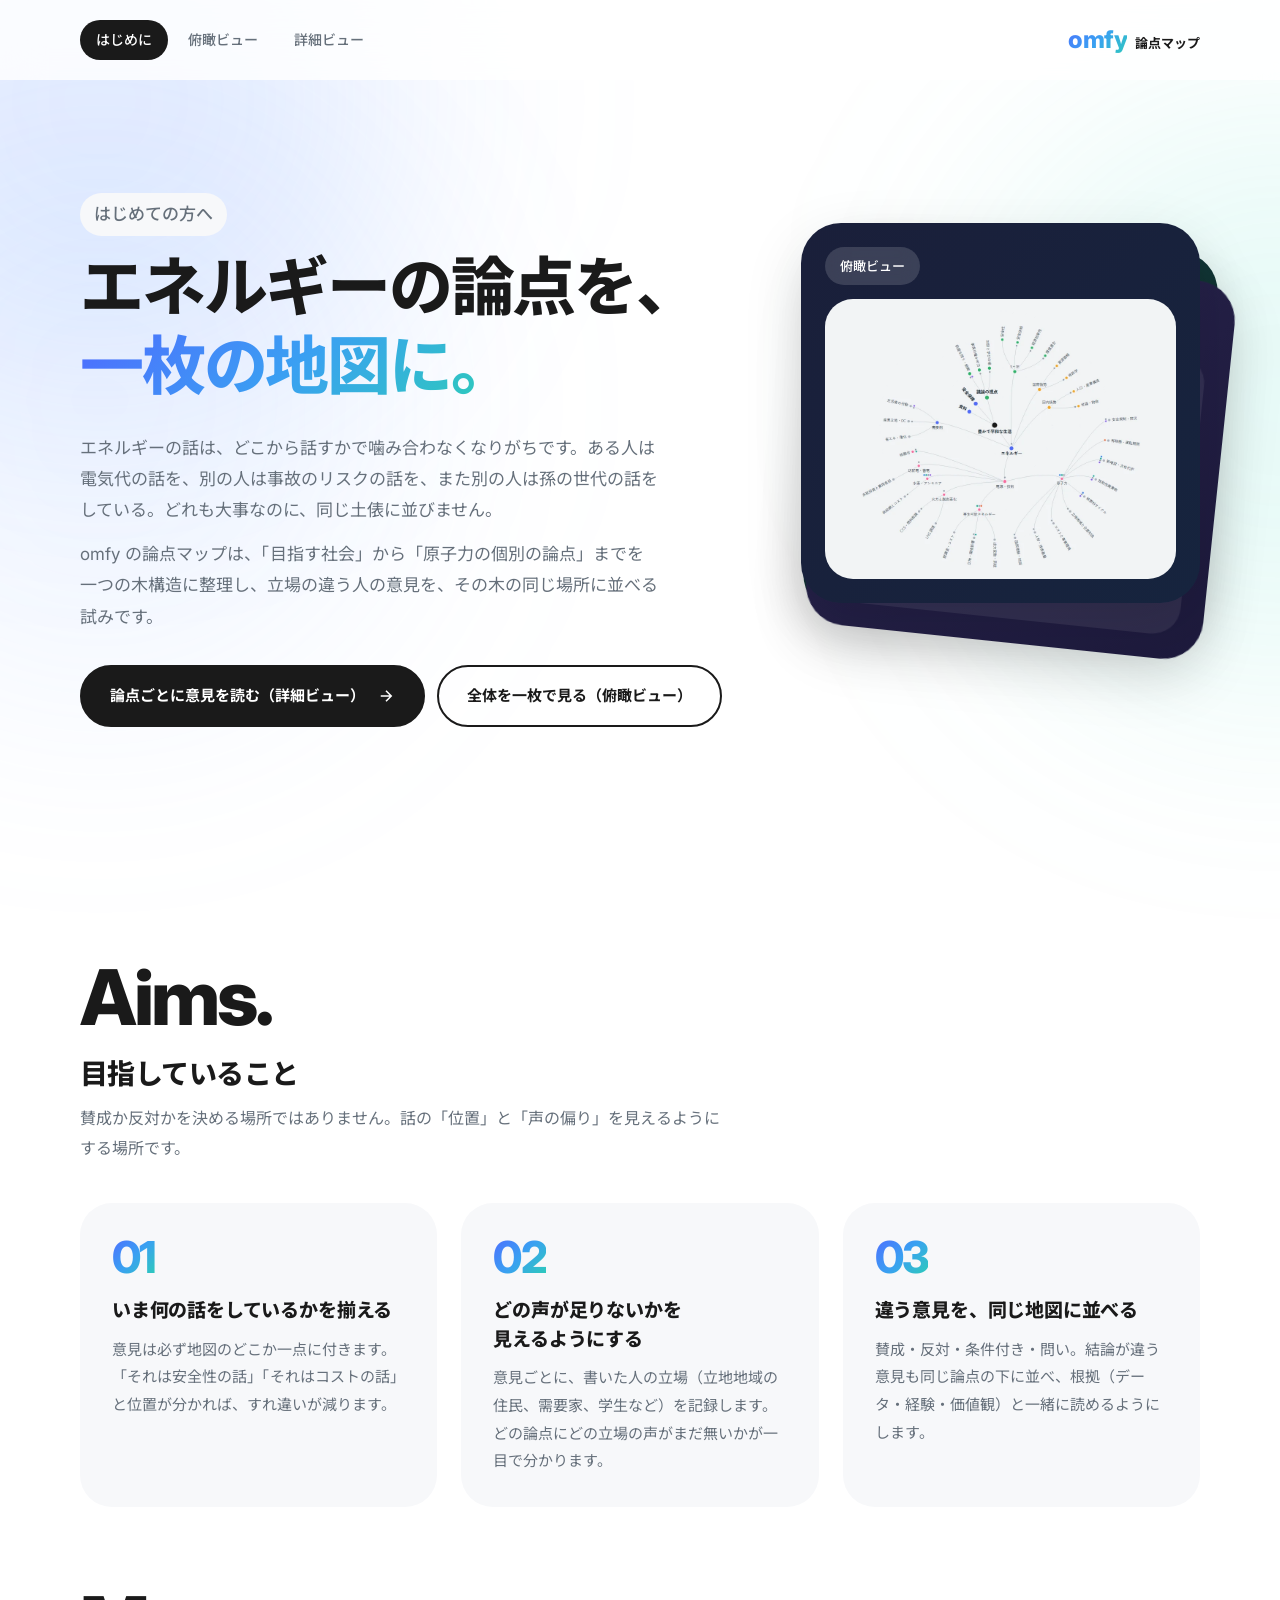
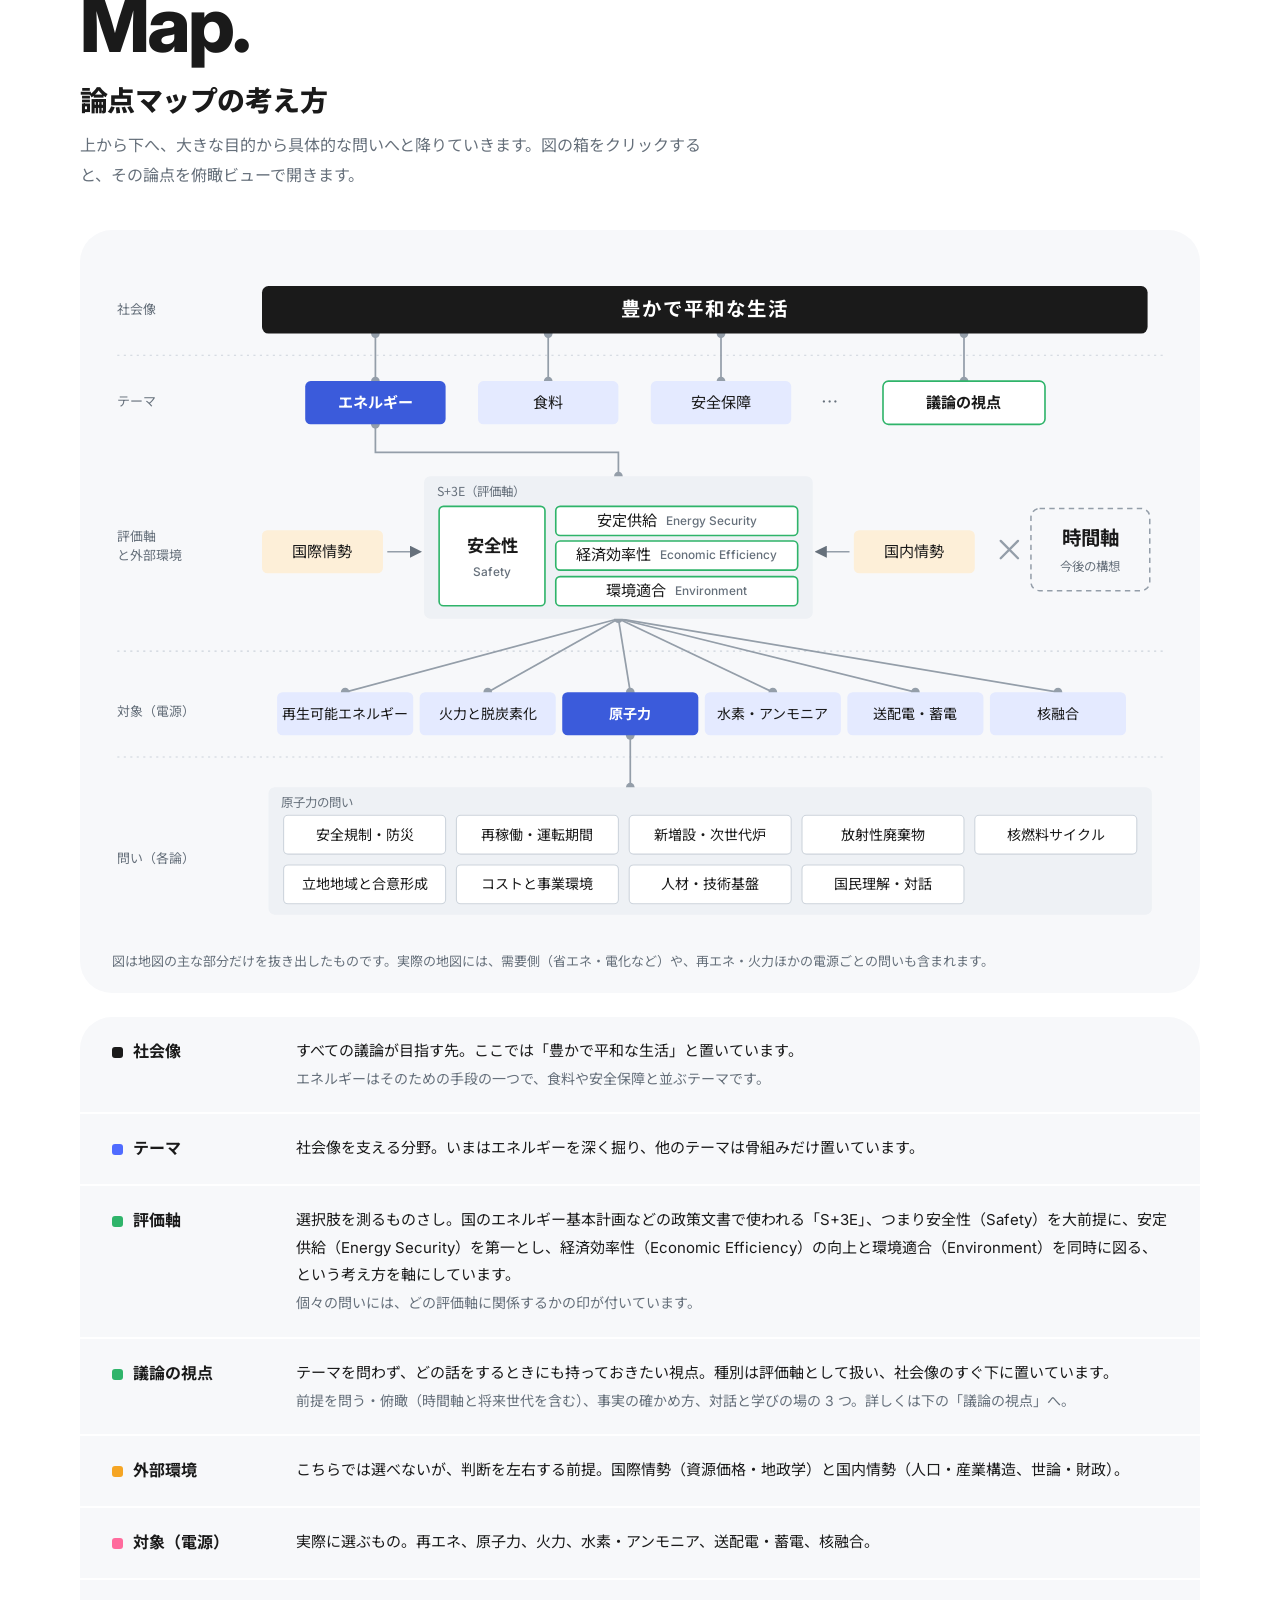
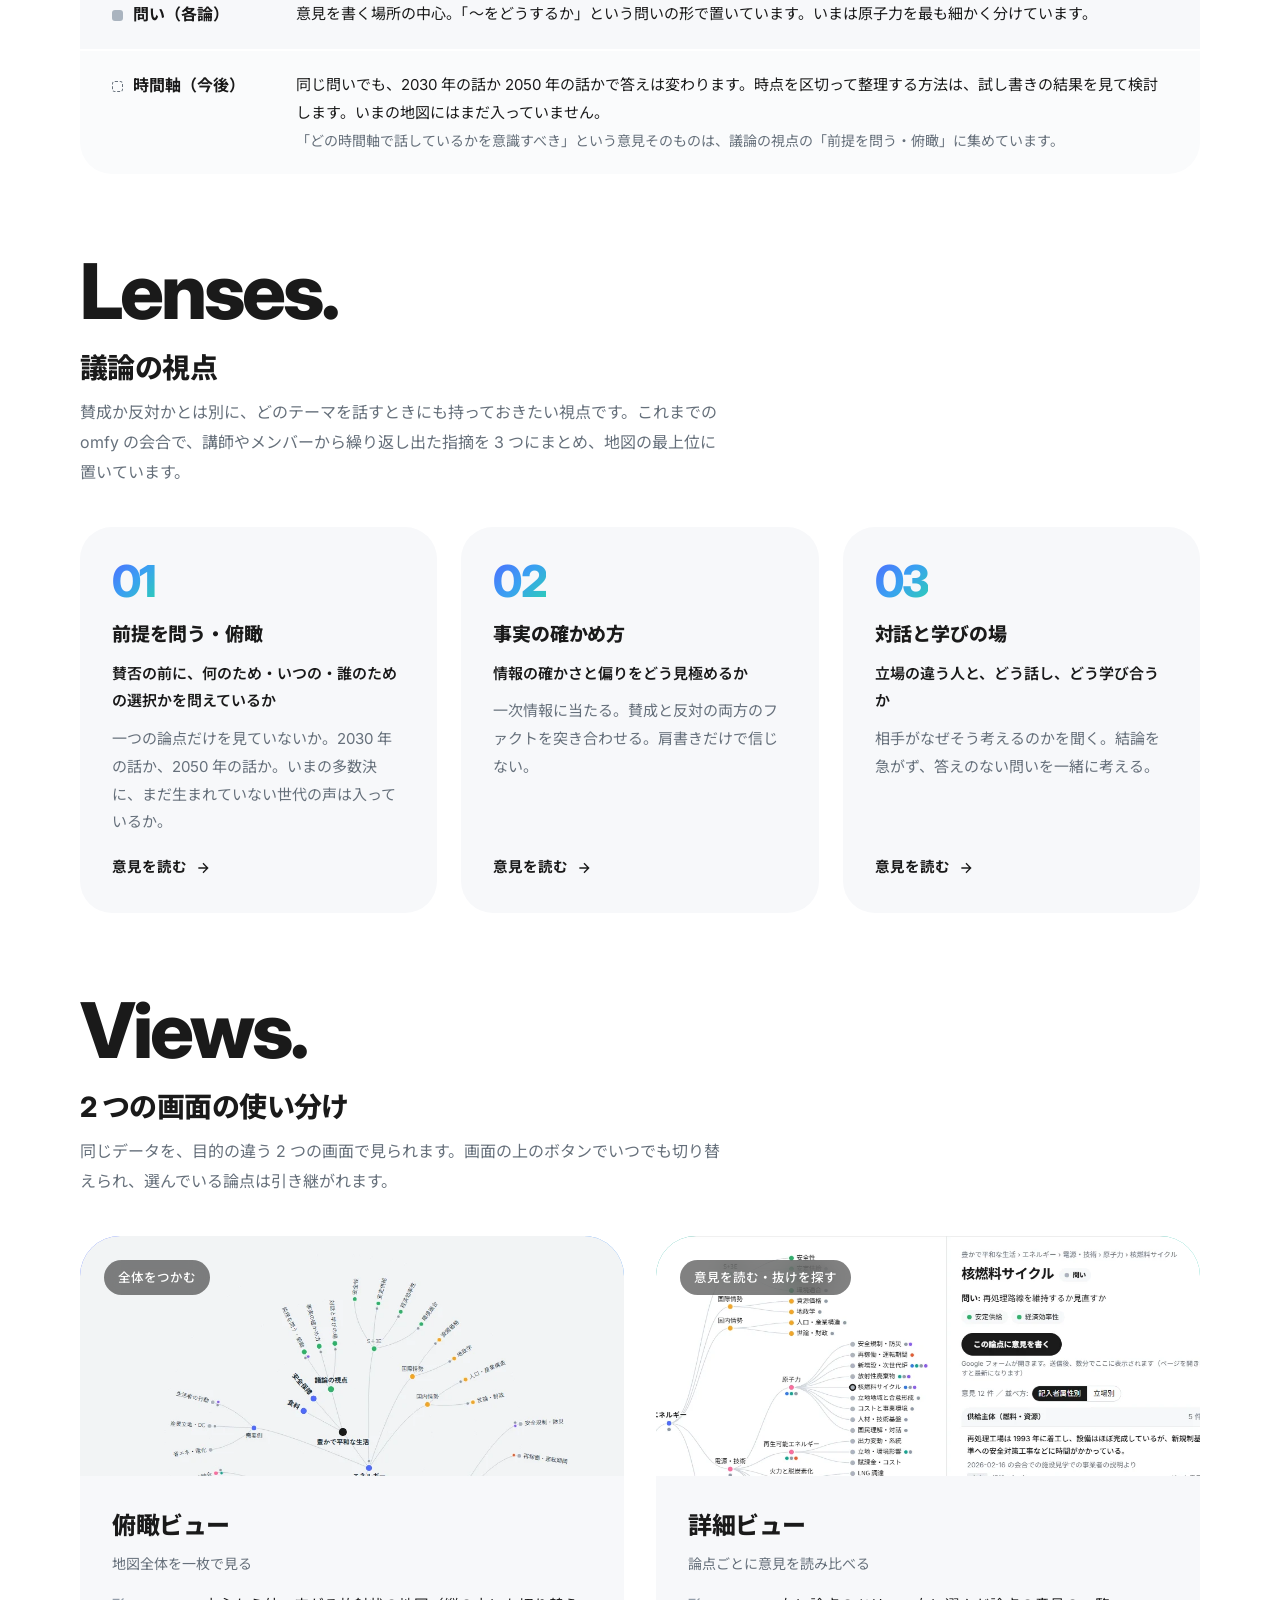
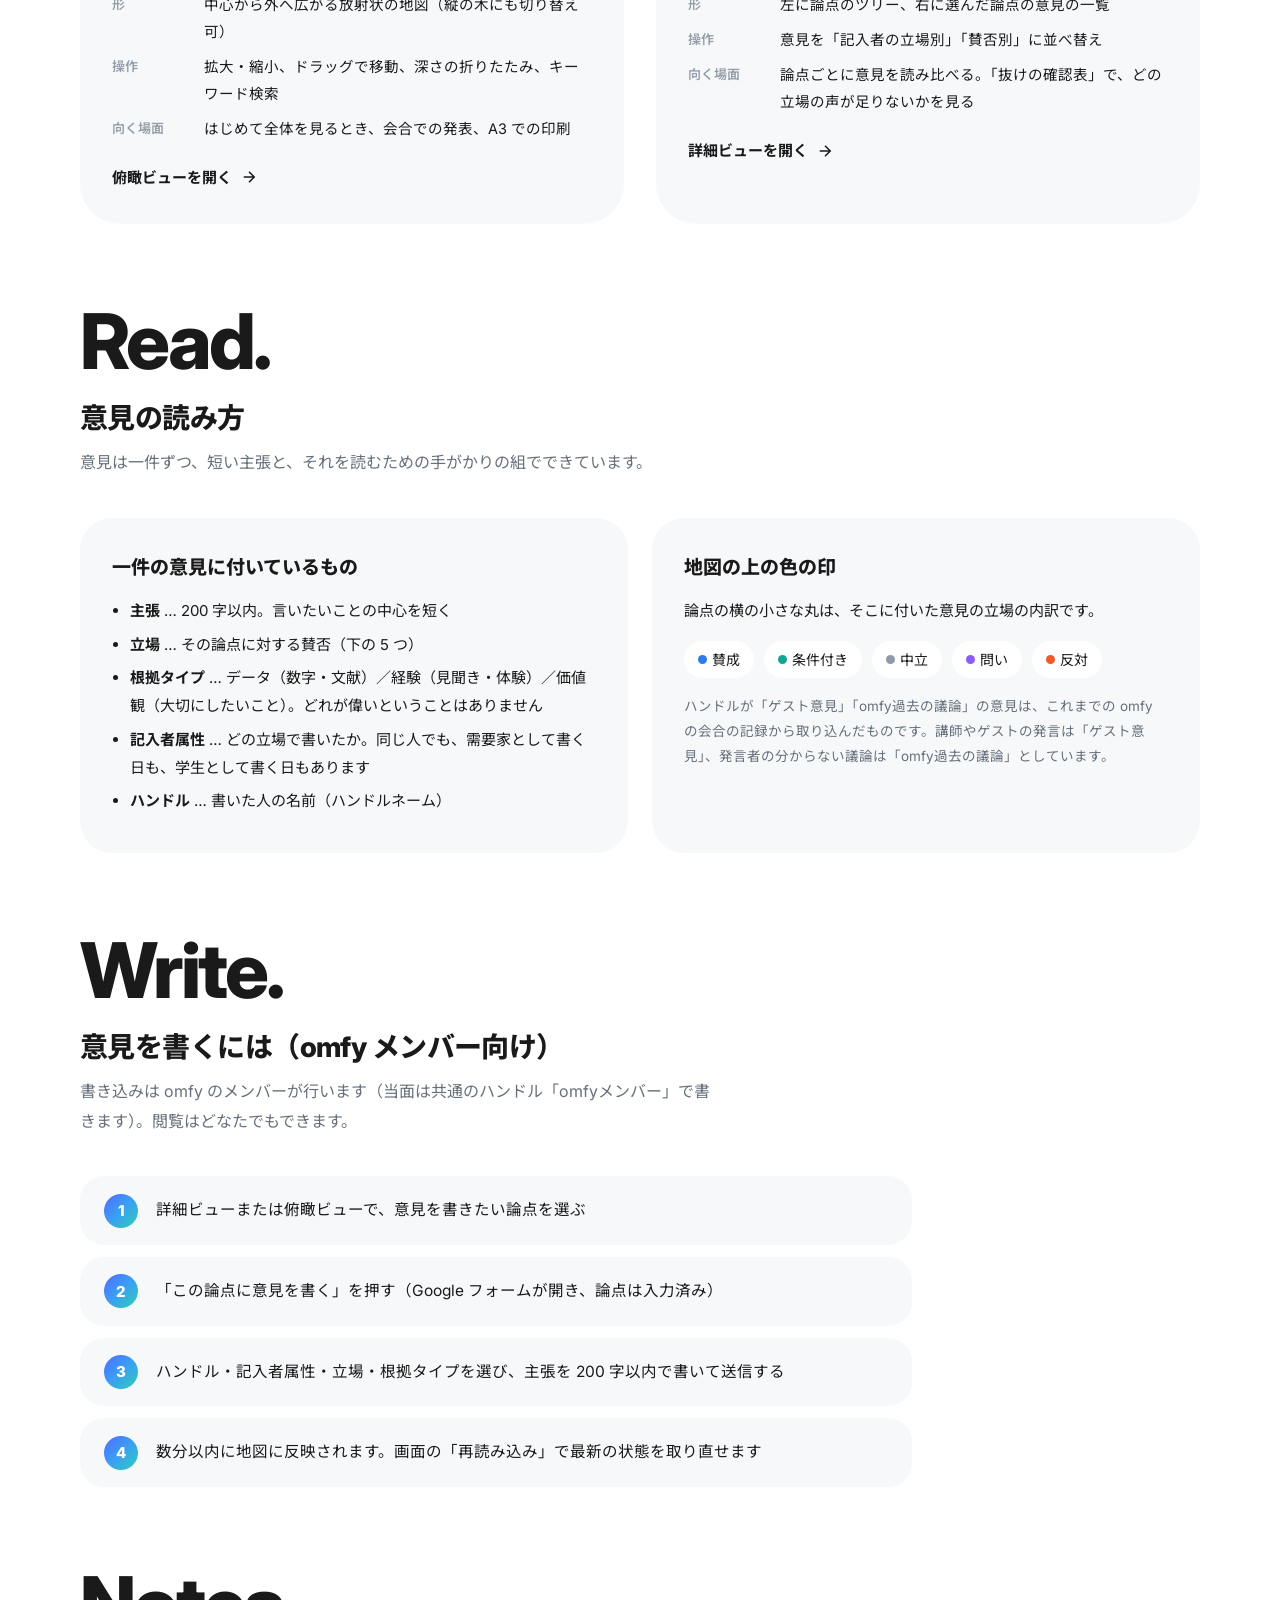
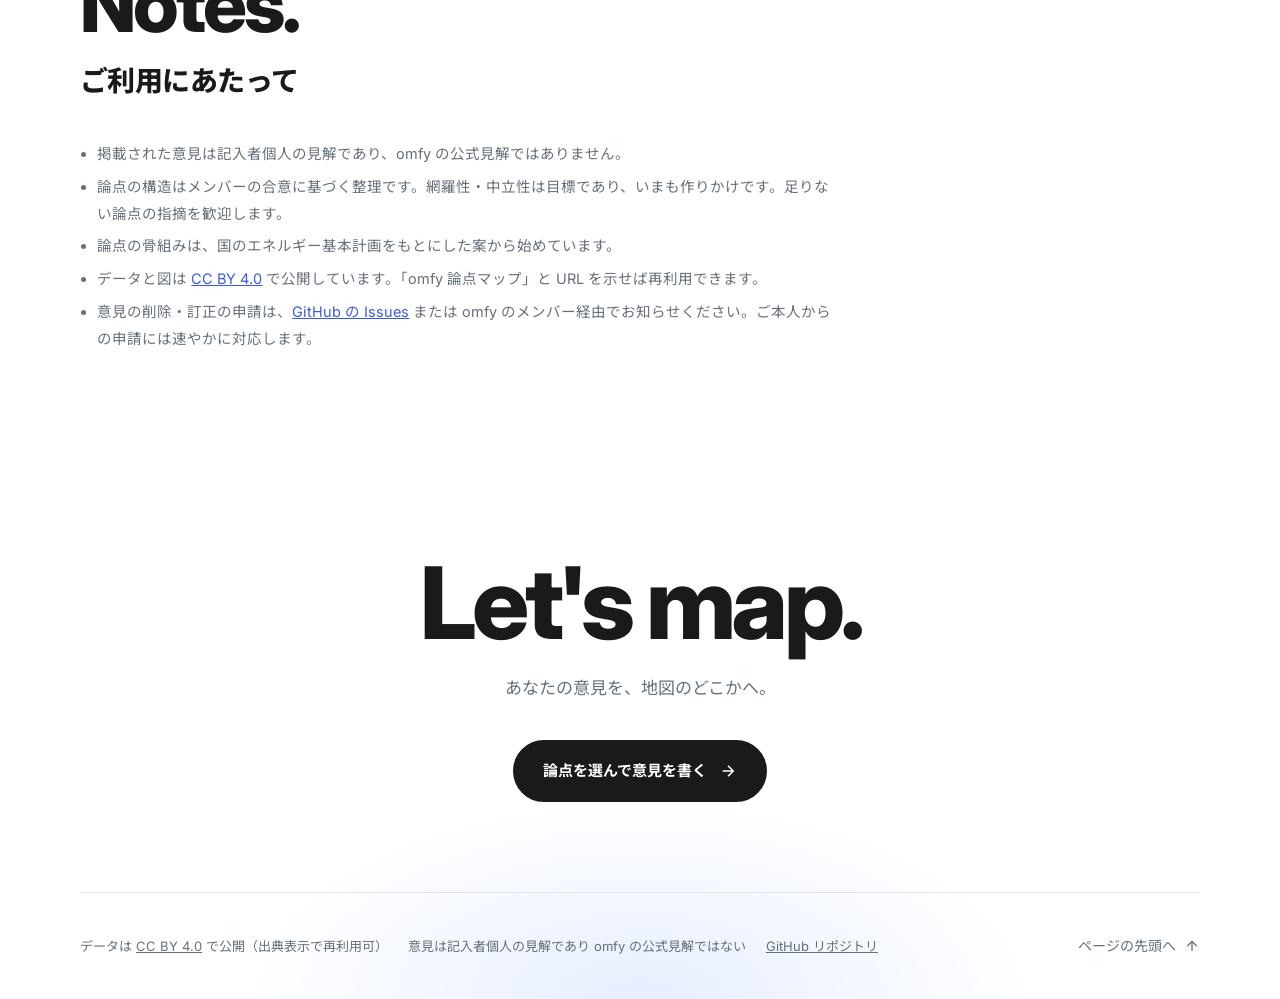
==== commit ad8329ee: "表記を「omfy」に統一し、マニュアルから @ の説明を外す - サイト（ガイド・俯瞰・詳細・関係者マニュアル）、README、CSS・JS のコメントの「@omfy」を「omfy」に - マニュアル" ====
--- a/site/index.html
+++ b/site/index.html
@@ -3,7 +3,7 @@
 <head>
 <meta charset="utf-8">
 <meta name="viewport" content="width=device-width, initial-scale=1">
-<title>@omfy 論点マップ はじめに</title>
+<title>omfy 論点マップ はじめに</title>
 <link rel="icon" href="assets/favicon.svg" type="image/svg+xml">
 <meta name="description" content="エネルギーをめぐる論点を、社会像から各論まで一枚の地図に整理し、立場の違う人の意見を同じ地図の上に並べる試み。">
 <script>
@@ -219,7 +219,7 @@
     <nav class="vnav" aria-label="画面の切り替え">
       <a href="index.html" aria-current="page">はじめに</a><a href="overview.html">俯瞰ビュー</a><a href="detail.html">詳細ビュー</a>
     </nav>
-    <a class="logo" href="index.html"><b>@omfy</b><span>論点マップ</span></a>
+    <a class="logo" href="index.html"><b>omfy</b><span>論点マップ</span></a>
   </div>
 </header>
 
@@ -229,7 +229,7 @@
       <p class="tag">はじめての方へ</p>
       <h1>エネルギーの論点を、<br><span class="g">一枚の地図に。</span></h1>
       <p>エネルギーの話は、どこから話すかで噛み合わなくなりがちです。ある人は電気代の話を、別の人は事故のリスクの話を、また別の人は孫の世代の話をしている。どれも大事なのに、同じ土俵に並びません。</p>
-      <p>@omfy の論点マップは、「目指す社会」から「原子力の個別の論点」までを一つの木構造に整理し、立場の違う人の意見を、その木の同じ場所に並べる試みです。</p>
+      <p>omfy の論点マップは、「目指す社会」から「原子力の個別の論点」までを一つの木構造に整理し、立場の違う人の意見を、その木の同じ場所に並べる試みです。</p>
       <div class="cta">
         <a class="pill dark" href="detail.html">論点ごとに意見を読む（詳細ビュー）<svg viewBox="0 0 24 24" fill="none" stroke="currentColor" stroke-width="2" aria-hidden="true"><path d="M5 12h14M12 5l7 7-7 7"/></svg></a>
         <a class="pill line" href="overview.html">全体を一枚で見る（俯瞰ビュー）</a>
@@ -388,7 +388,7 @@
     <div class="sec-head">
       <span class="en" aria-hidden="true">Lenses.</span>
       <h2 id="h-lens">議論の視点</h2>
-      <p class="lead">賛成か反対かとは別に、どのテーマを話すときにも持っておきたい視点です。これまでの @omfy の会合で、講師やメンバーから繰り返し出た指摘を 3 つにまとめ、地図の最上位に置いています。</p>
+      <p class="lead">賛成か反対かとは別に、どのテーマを話すときにも持っておきたい視点です。これまでの omfy の会合で、講師やメンバーから繰り返し出た指摘を 3 つにまとめ、地図の最上位に置いています。</p>
     </div>
     <div class="aims">
       <a class="panel lift lens" href="detail.html#n=view.premise"><span class="num">01</span><h3>前提を問う・俯瞰</h3><p class="q">賛否の前に、何のため・いつの・誰のための選択かを問えているか</p><p>一つの論点だけを見ていないか。2030 年の話か、2050 年の話か。いまの多数決に、まだ生まれていない世代の声は入っているか。</p><span class="go">意見を読む<svg viewBox="0 0 24 24" fill="none" stroke="currentColor" stroke-width="2" aria-hidden="true"><path d="M5 12h14M12 5l7 7-7 7"/></svg></span></a>
@@ -460,7 +460,7 @@
           <span class="legend-k"><i class="sw round" style="background:var(--st-question)"></i>問い</span>
           <span class="legend-k"><i class="sw round" style="background:var(--st-oppose)"></i>反対</span>
         </div>
-        <p class="note">ハンドルが「ゲスト意見」「omfy過去の議論」の意見は、これまでの @omfy の会合の記録から取り込んだものです。講師やゲストの発言は「ゲスト意見」、発言者の分からない議論は「omfy過去の議論」としています。</p>
+        <p class="note">ハンドルが「ゲスト意見」「omfy過去の議論」の意見は、これまでの omfy の会合の記録から取り込んだものです。講師やゲストの発言は「ゲスト意見」、発言者の分からない議論は「omfy過去の議論」としています。</p>
       </div>
     </div>
   </section>
@@ -468,8 +468,8 @@
   <section class="sec fade" aria-labelledby="h-write">
     <div class="sec-head">
       <span class="en" aria-hidden="true">Write.</span>
-      <h2 id="h-write">意見を書くには（@omfy メンバー向け）</h2>
-      <p class="lead">書き込みは @omfy のメンバーが行います（当面は共通のハンドル「omfyメンバー」で書きます）。閲覧はどなたでもできます。</p>
+      <h2 id="h-write">意見を書くには（omfy メンバー向け）</h2>
+      <p class="lead">書き込みは omfy のメンバーが行います（当面は共通のハンドル「omfyメンバー」で書きます）。閲覧はどなたでもできます。</p>
     </div>
     <ol class="steps">
       <li>詳細ビューまたは俯瞰ビューで、意見を書きたい論点を選ぶ</li>
@@ -485,11 +485,11 @@
       <h2 id="h-note">ご利用にあたって</h2>
     </div>
     <ul class="notes">
-      <li>掲載された意見は記入者個人の見解であり、@omfy の公式見解ではありません。</li>
+      <li>掲載された意見は記入者個人の見解であり、omfy の公式見解ではありません。</li>
       <li>論点の構造はメンバーの合意に基づく整理です。網羅性・中立性は目標であり、いまも作りかけです。足りない論点の指摘を歓迎します。</li>
       <li>論点の骨組みは、国のエネルギー基本計画をもとにした案から始めています。</li>
-      <li>データと図は <a href="https://creativecommons.org/licenses/by/4.0/deed.ja">CC BY 4.0</a> で公開しています。「@omfy 論点マップ」と URL を示せば再利用できます。</li>
-      <li>意見の削除・訂正の申請は、<a href="https://github.com/kyosinaga628-lab/omfy-energy-map/issues">GitHub の Issues</a> または @omfy のメンバー経由でお知らせください。ご本人からの申請には速やかに対応します。</li>
+      <li>データと図は <a href="https://creativecommons.org/licenses/by/4.0/deed.ja">CC BY 4.0</a> で公開しています。「omfy 論点マップ」と URL を示せば再利用できます。</li>
+      <li>意見の削除・訂正の申請は、<a href="https://github.com/kyosinaga628-lab/omfy-energy-map/issues">GitHub の Issues</a> または omfy のメンバー経由でお知らせください。ご本人からの申請には速やかに対応します。</li>
     </ul>
   </section>
 </main>
@@ -504,7 +504,7 @@
     <div class="bottom">
       <div class="links">
         <span>データは <a href="https://creativecommons.org/licenses/by/4.0/deed.ja">CC BY 4.0</a> で公開（出典表示で再利用可）</span>
-        <span>意見は記入者個人の見解であり @omfy の公式見解ではない</span>
+        <span>意見は記入者個人の見解であり omfy の公式見解ではない</span>
         <a href="https://github.com/kyosinaga628-lab/omfy-energy-map">GitHub リポジトリ</a>
       </div>
       <button class="totop" type="button" id="toTop">ページの先頭へ<svg viewBox="0 0 24 24" fill="none" stroke="currentColor" stroke-width="2" aria-hidden="true"><path d="M12 19V5M5 12l7-7 7 7"/></svg></button>
--- a/site/common.css
+++ b/site/common.css
@@ -1,4 +1,4 @@
-/* @omfy 論点マップ 共通スタイル（ガイド index.html、俯瞰ビュー overview.html、詳細ビュー detail.html で共有） */
+/* omfy 論点マップ 共通スタイル（ガイド index.html、俯瞰ビュー overview.html、詳細ビュー detail.html で共有） */
 :root{
   color-scheme: light dark;
   --bg:#F2F4F6; --surface:#FFFFFF; --surface2:#E9EDF0; --ink:#1C2730; --muted:#5B6B76; --rule:#D3DBE1; --rule2:#BCC6CE;
--- a/site/brand.css
+++ b/site/brand.css
@@ -1,4 +1,4 @@
-/* @omfy 論点マップ 新しい見た目（enepen. のサイトに寄せたもの）。common.css の後に読み込む。
+/* omfy 論点マップ 新しい見た目（enepen. のサイトに寄せたもの）。common.css の後に読み込む。
    使っている画面: はじめに index.html、詳細ビュー detail.html */
 :root{
   --bg:#FFFFFF; --bg2:#F7F8FA; --ink:#1A1A1A; --muted:#66707B; --faint:#949EA9;
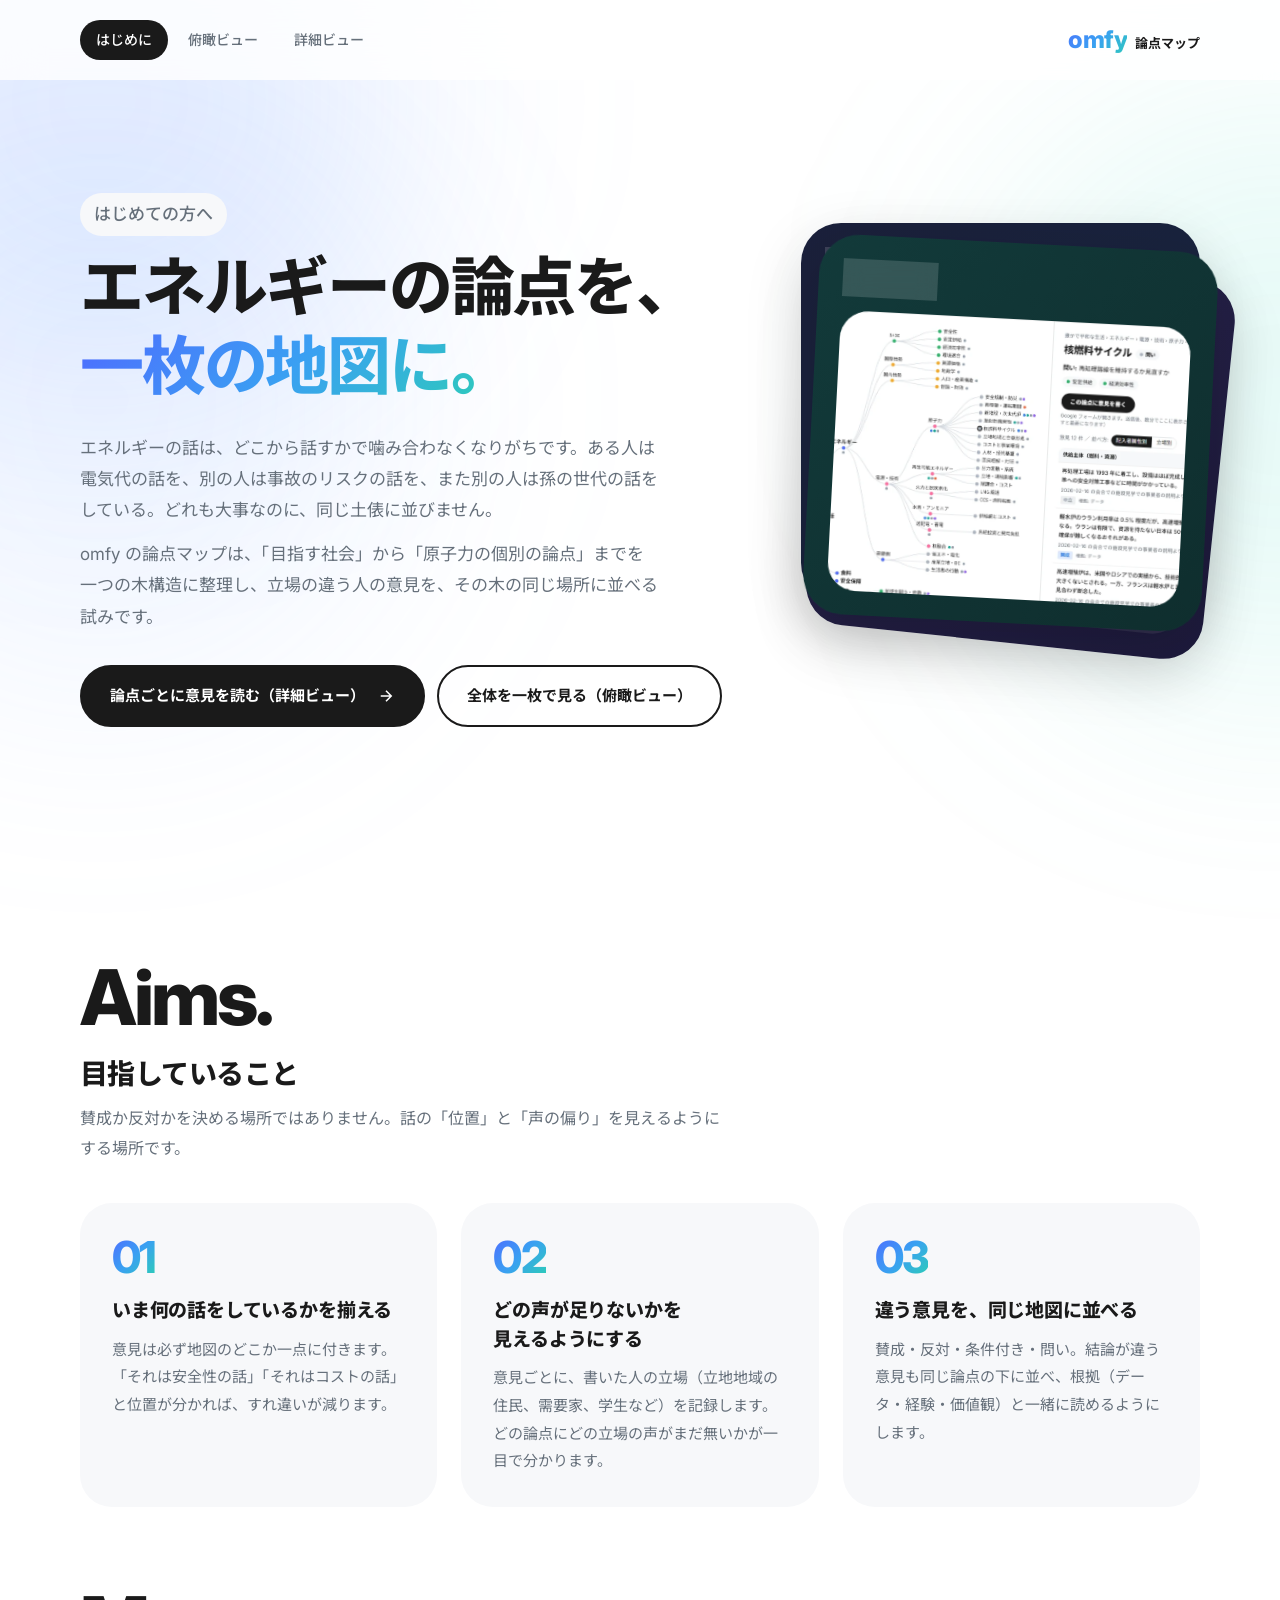
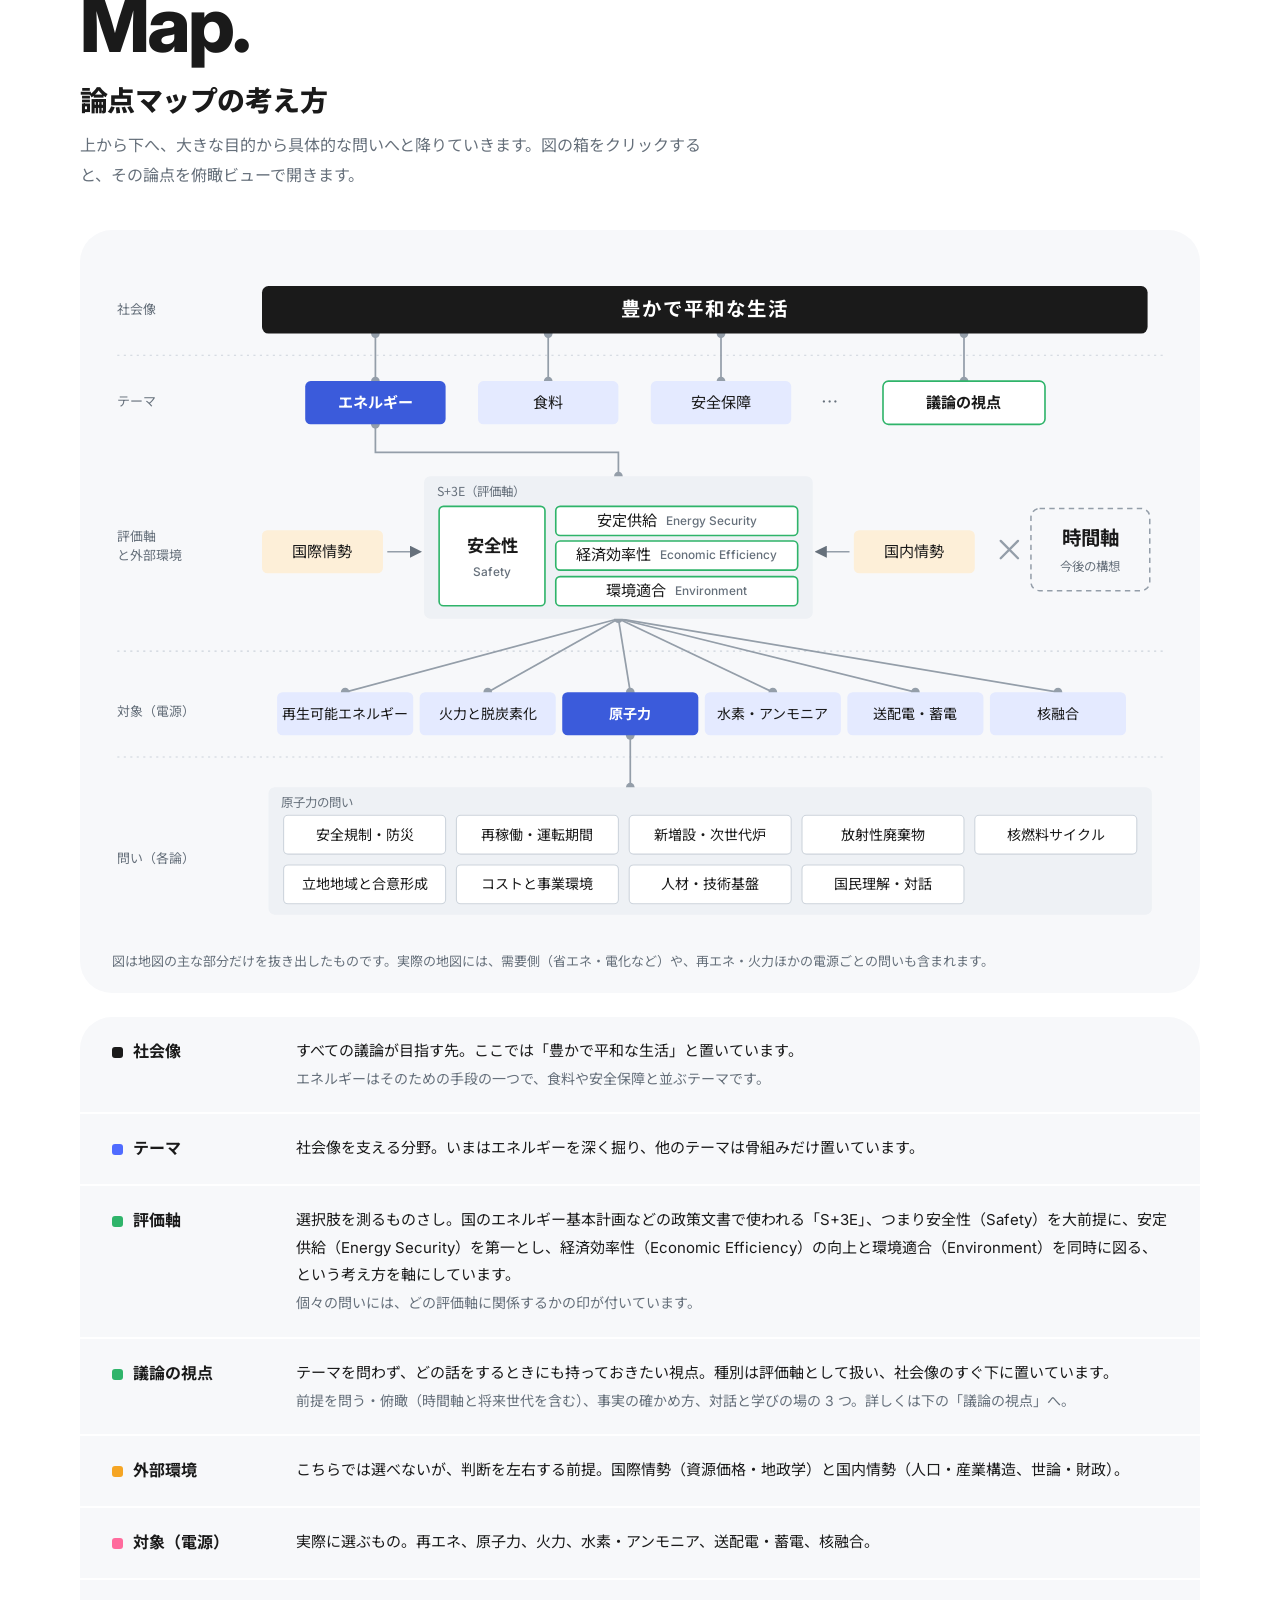
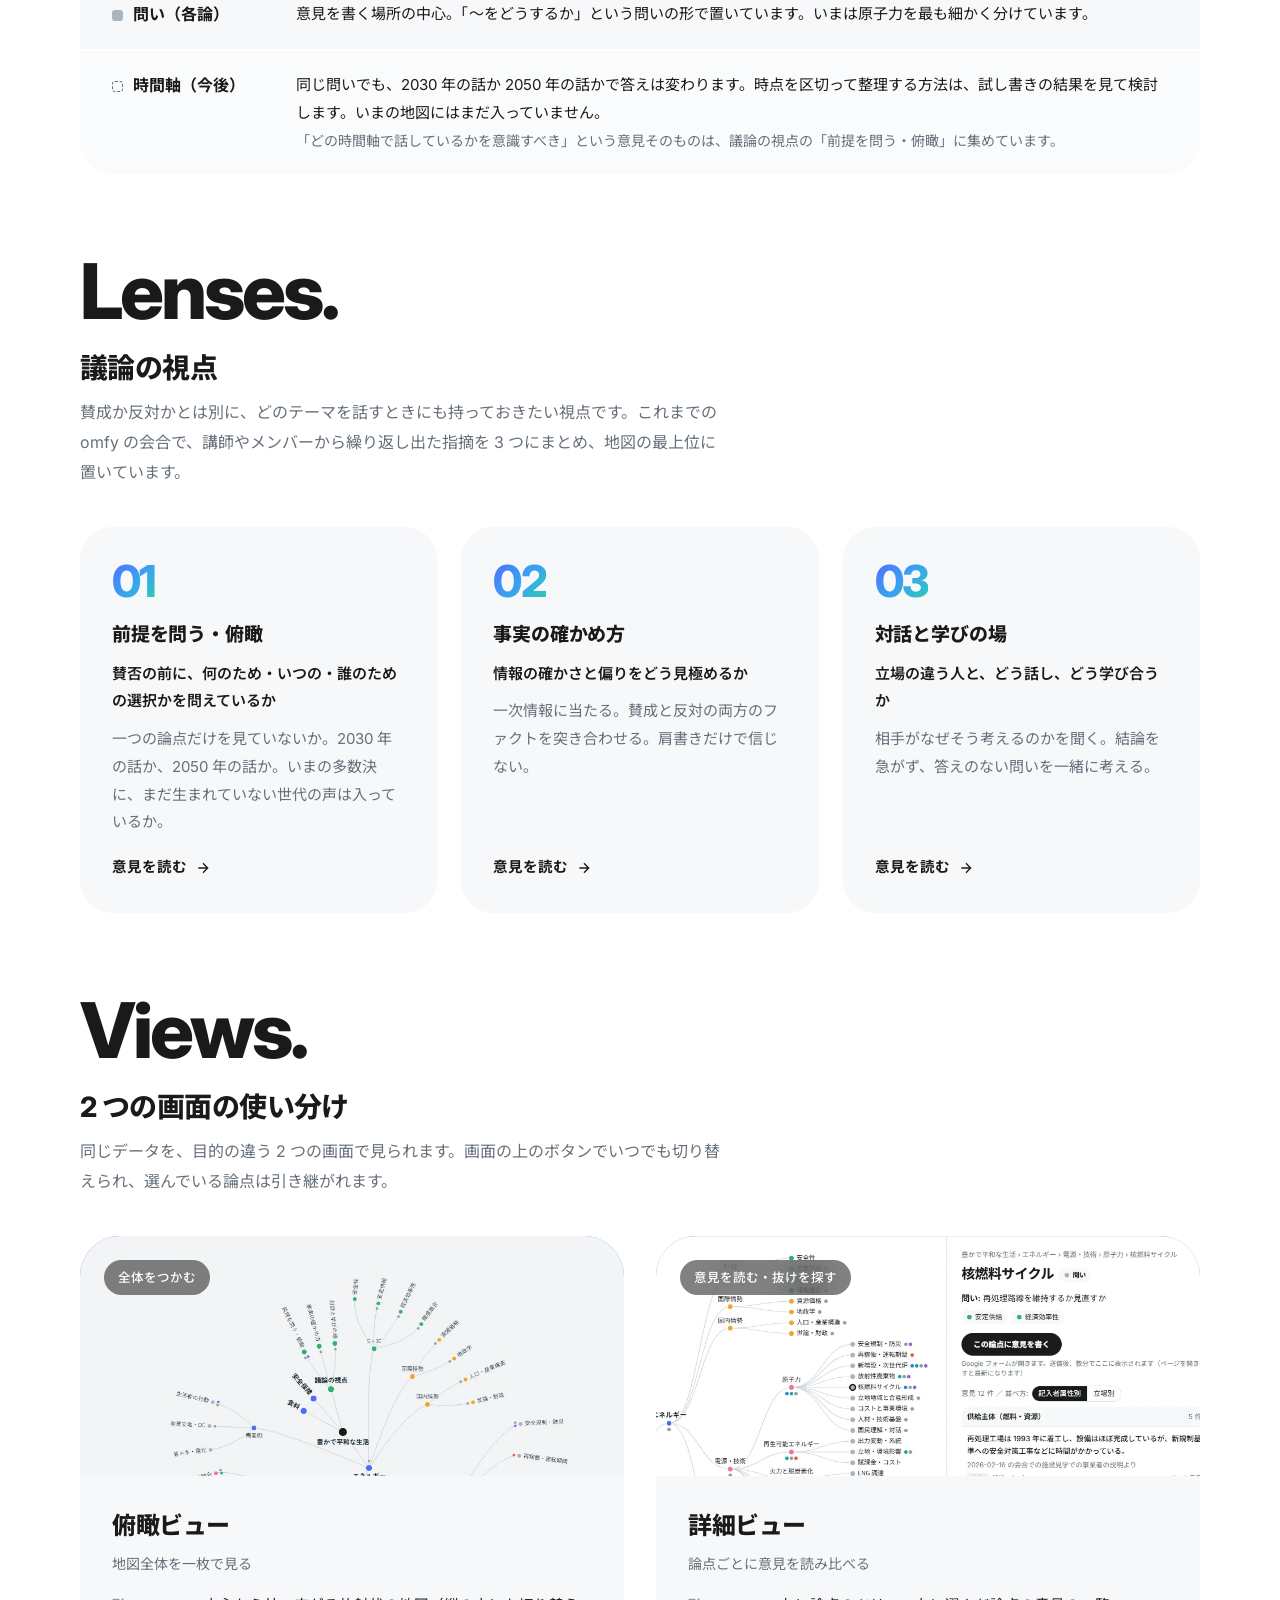
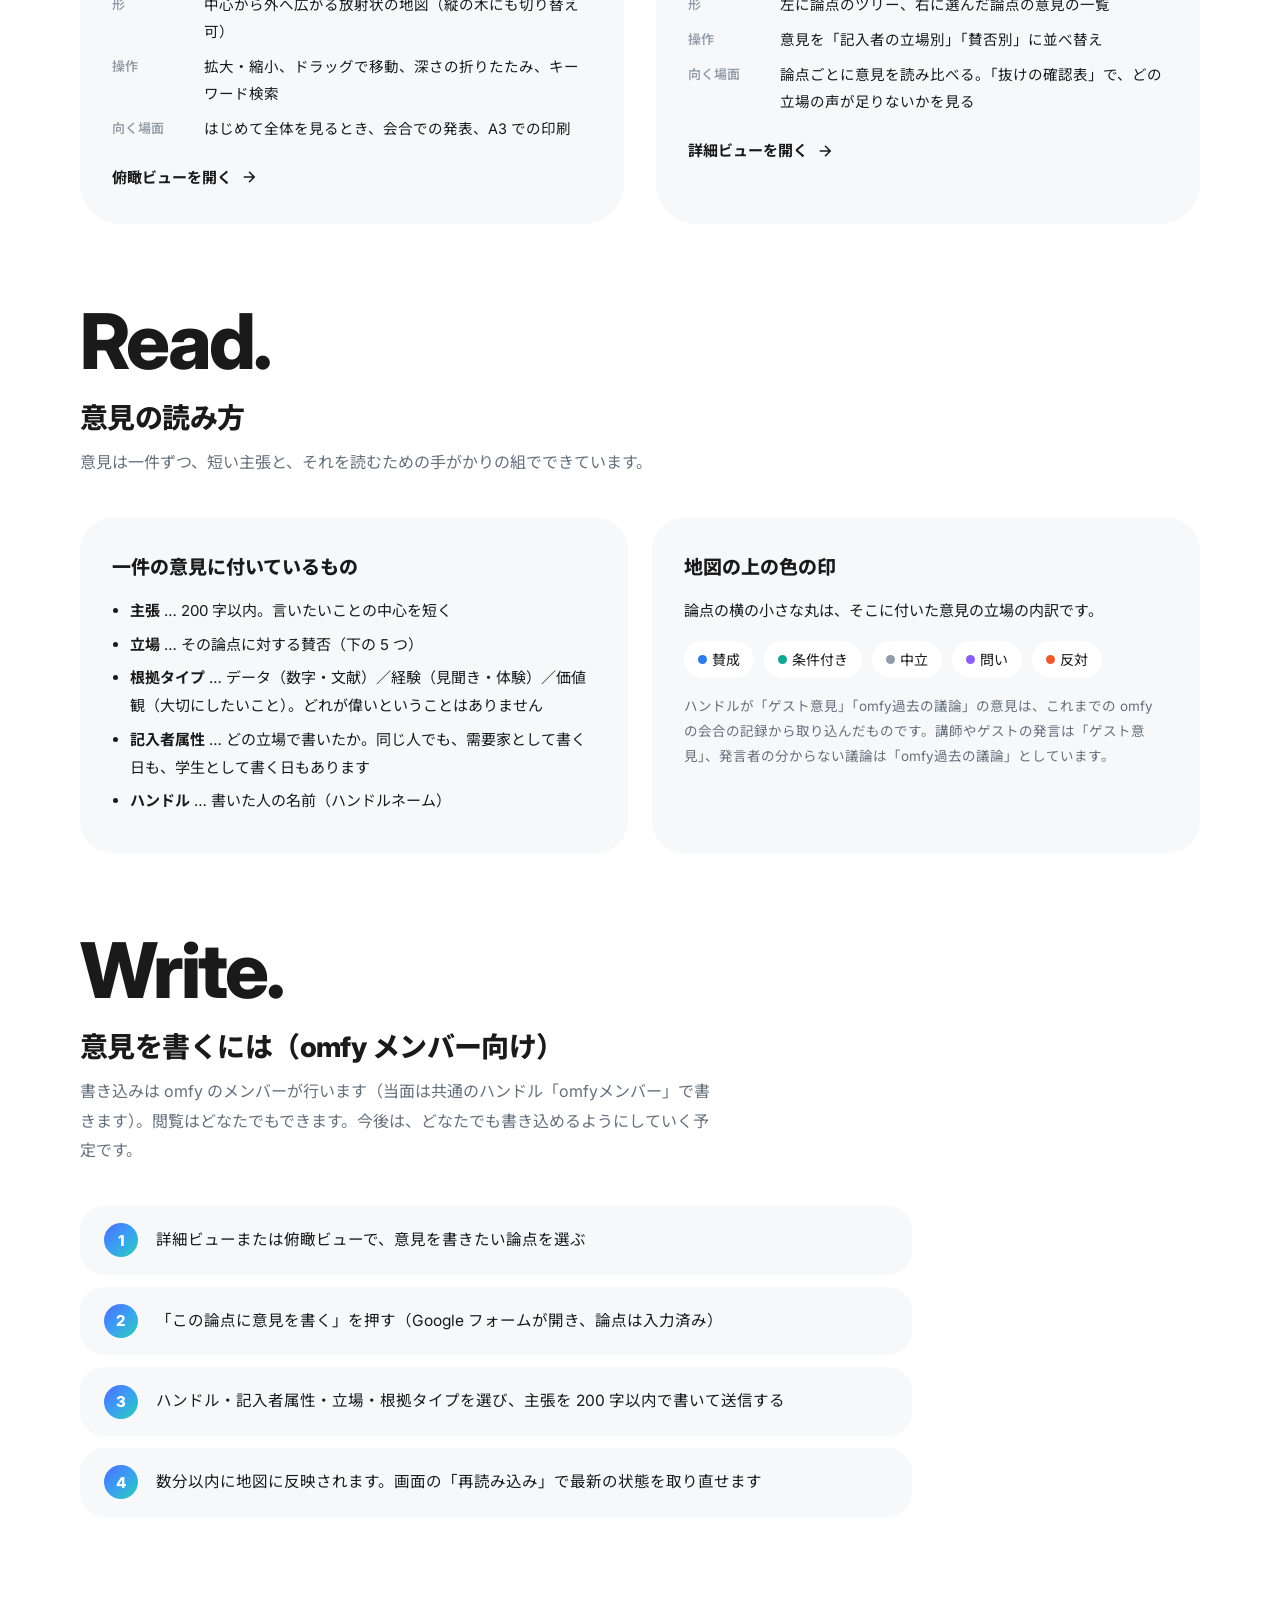
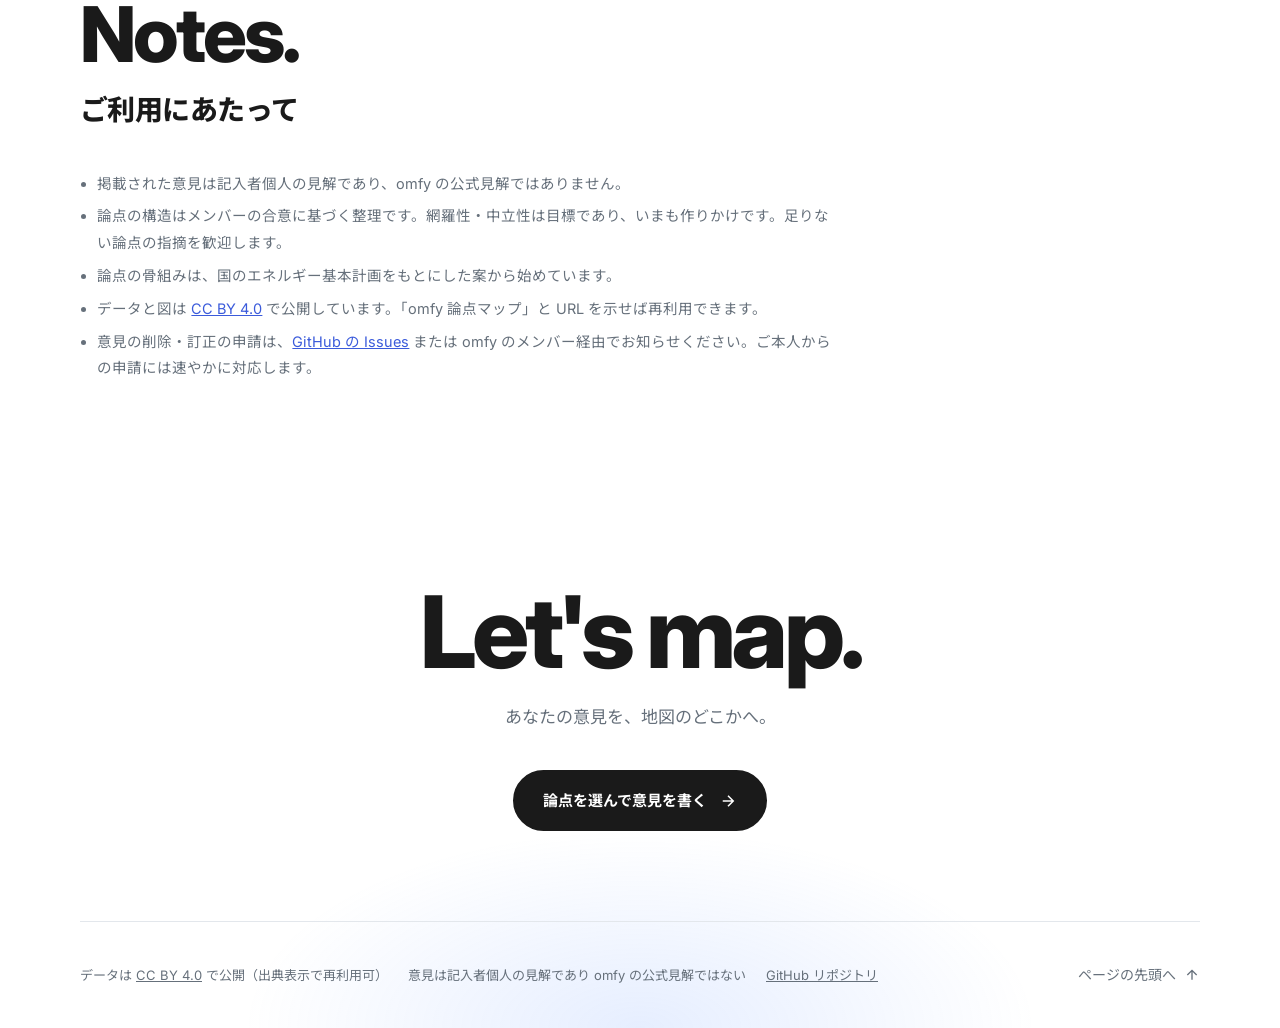
==== commit fc9cba17: "書き込みの将来方針（のちのちは誰でも書き込めるようにする）を記載 - ガイド「意見を書くには」と関係者マニュアル「知っておくこと」に、当面はメンバーだけ、   のちのちは誰でも書き込めるようにする方針" ====
--- a/site/index.html
+++ b/site/index.html
@@ -469,7 +469,7 @@
     <div class="sec-head">
       <span class="en" aria-hidden="true">Write.</span>
       <h2 id="h-write">意見を書くには（omfy メンバー向け）</h2>
-      <p class="lead">書き込みは omfy のメンバーが行います（当面は共通のハンドル「omfyメンバー」で書きます）。閲覧はどなたでもできます。</p>
+      <p class="lead">書き込みは omfy のメンバーが行います（当面は共通のハンドル「omfyメンバー」で書きます）。閲覧はどなたでもできます。今後は、どなたでも書き込めるようにしていく予定です。</p>
     </div>
     <ol class="steps">
       <li>詳細ビューまたは俯瞰ビューで、意見を書きたい論点を選ぶ</li>
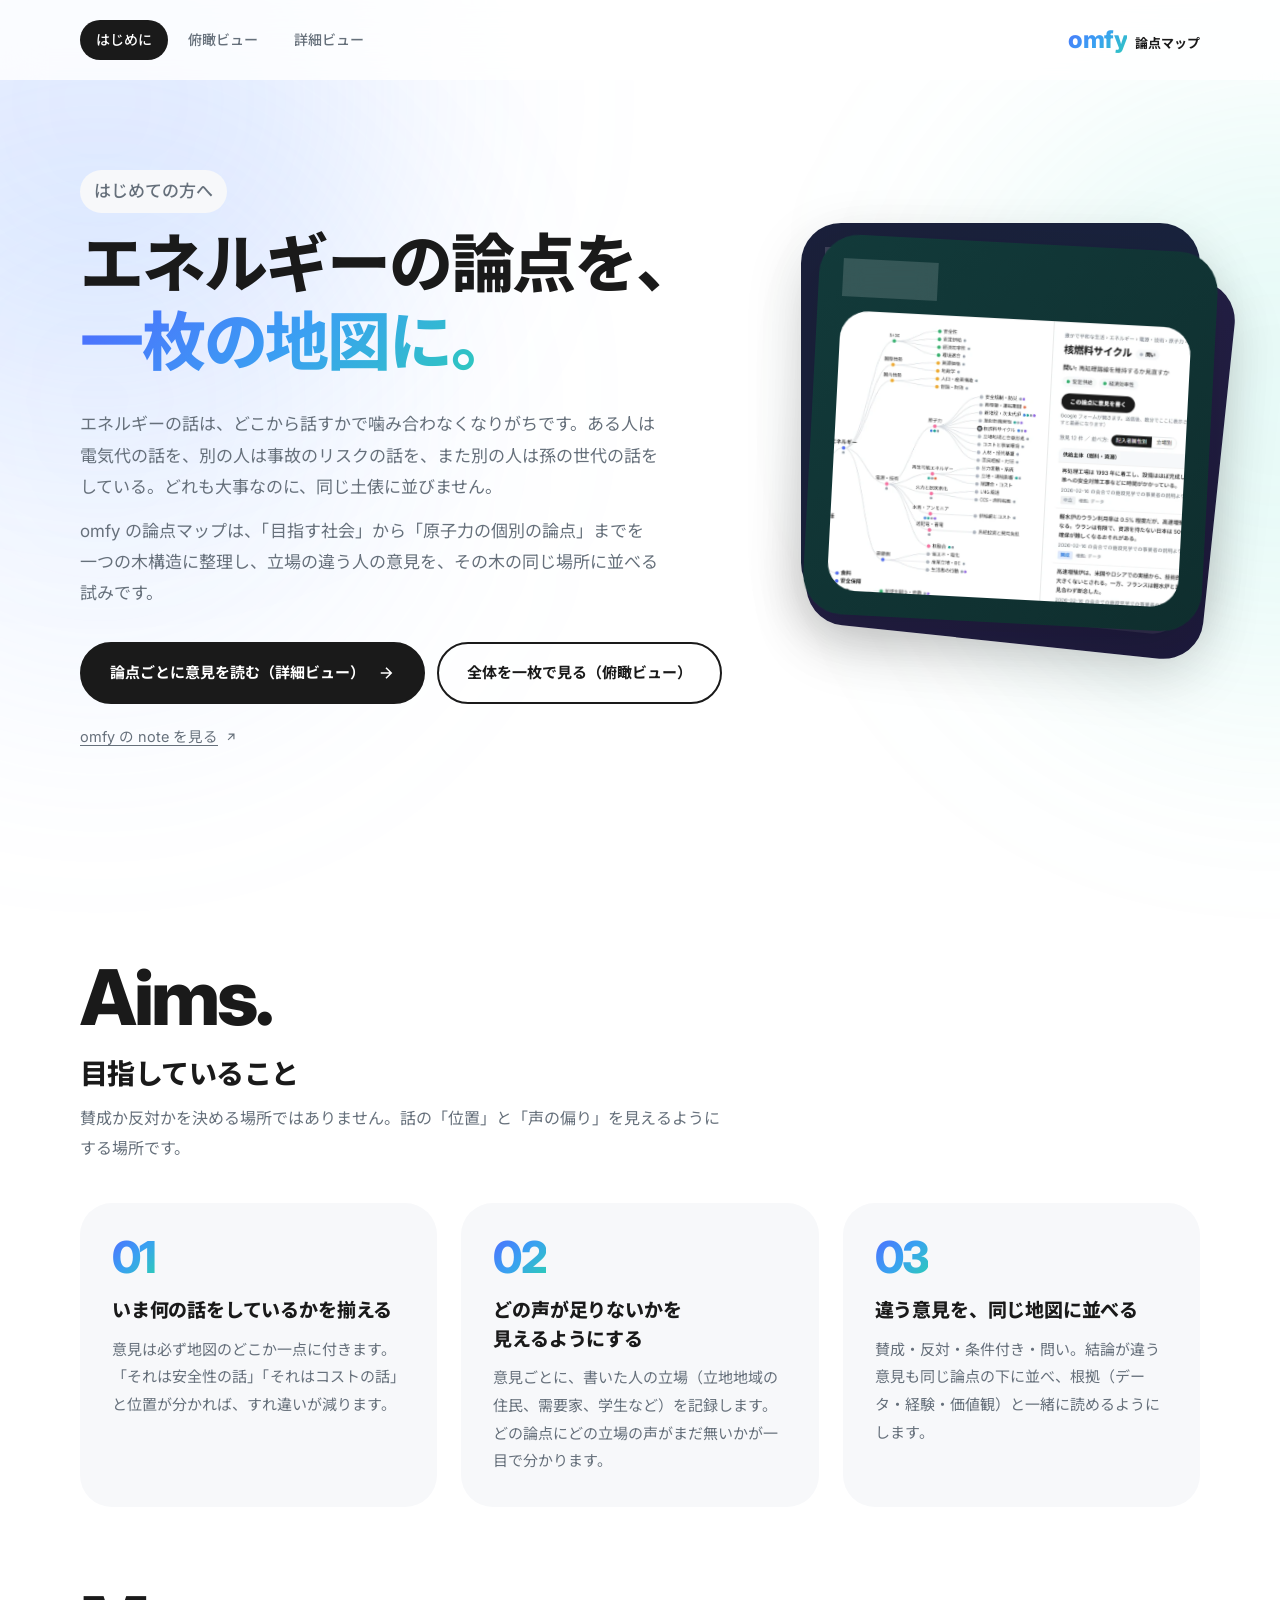
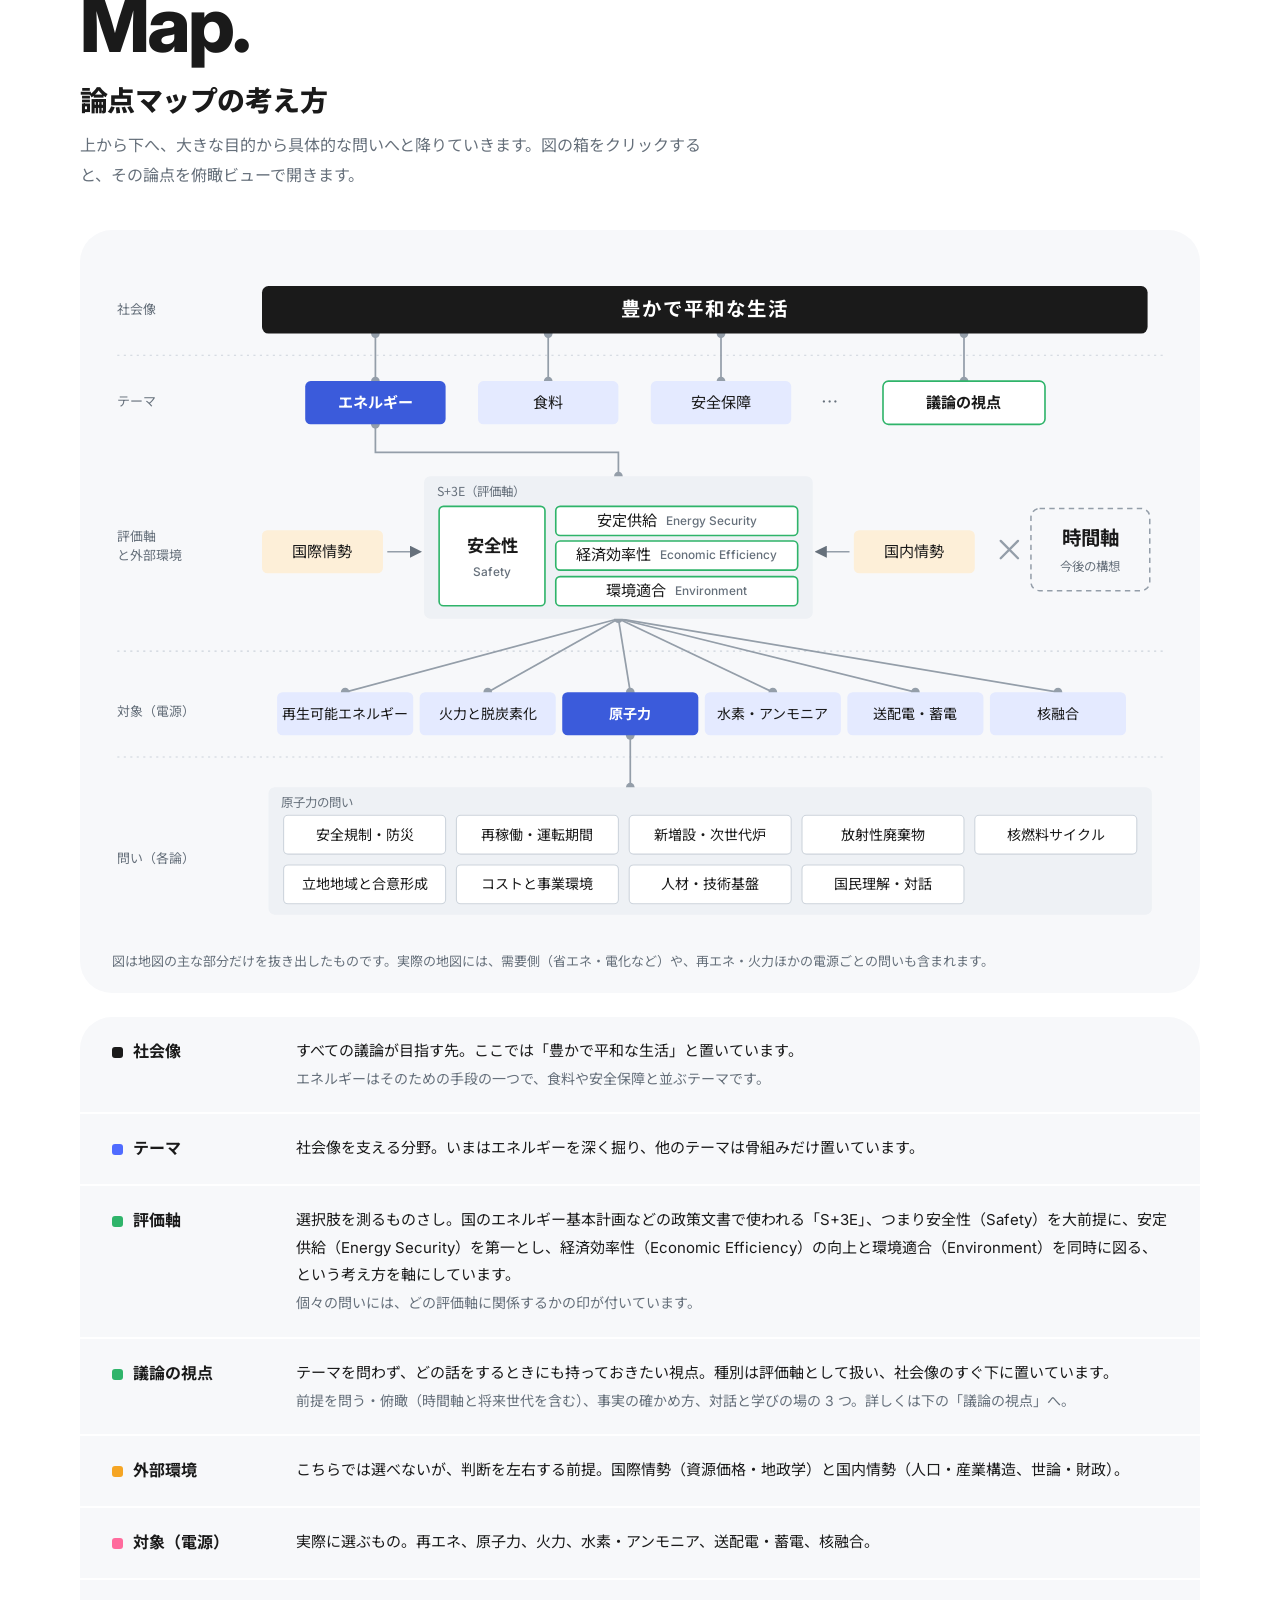
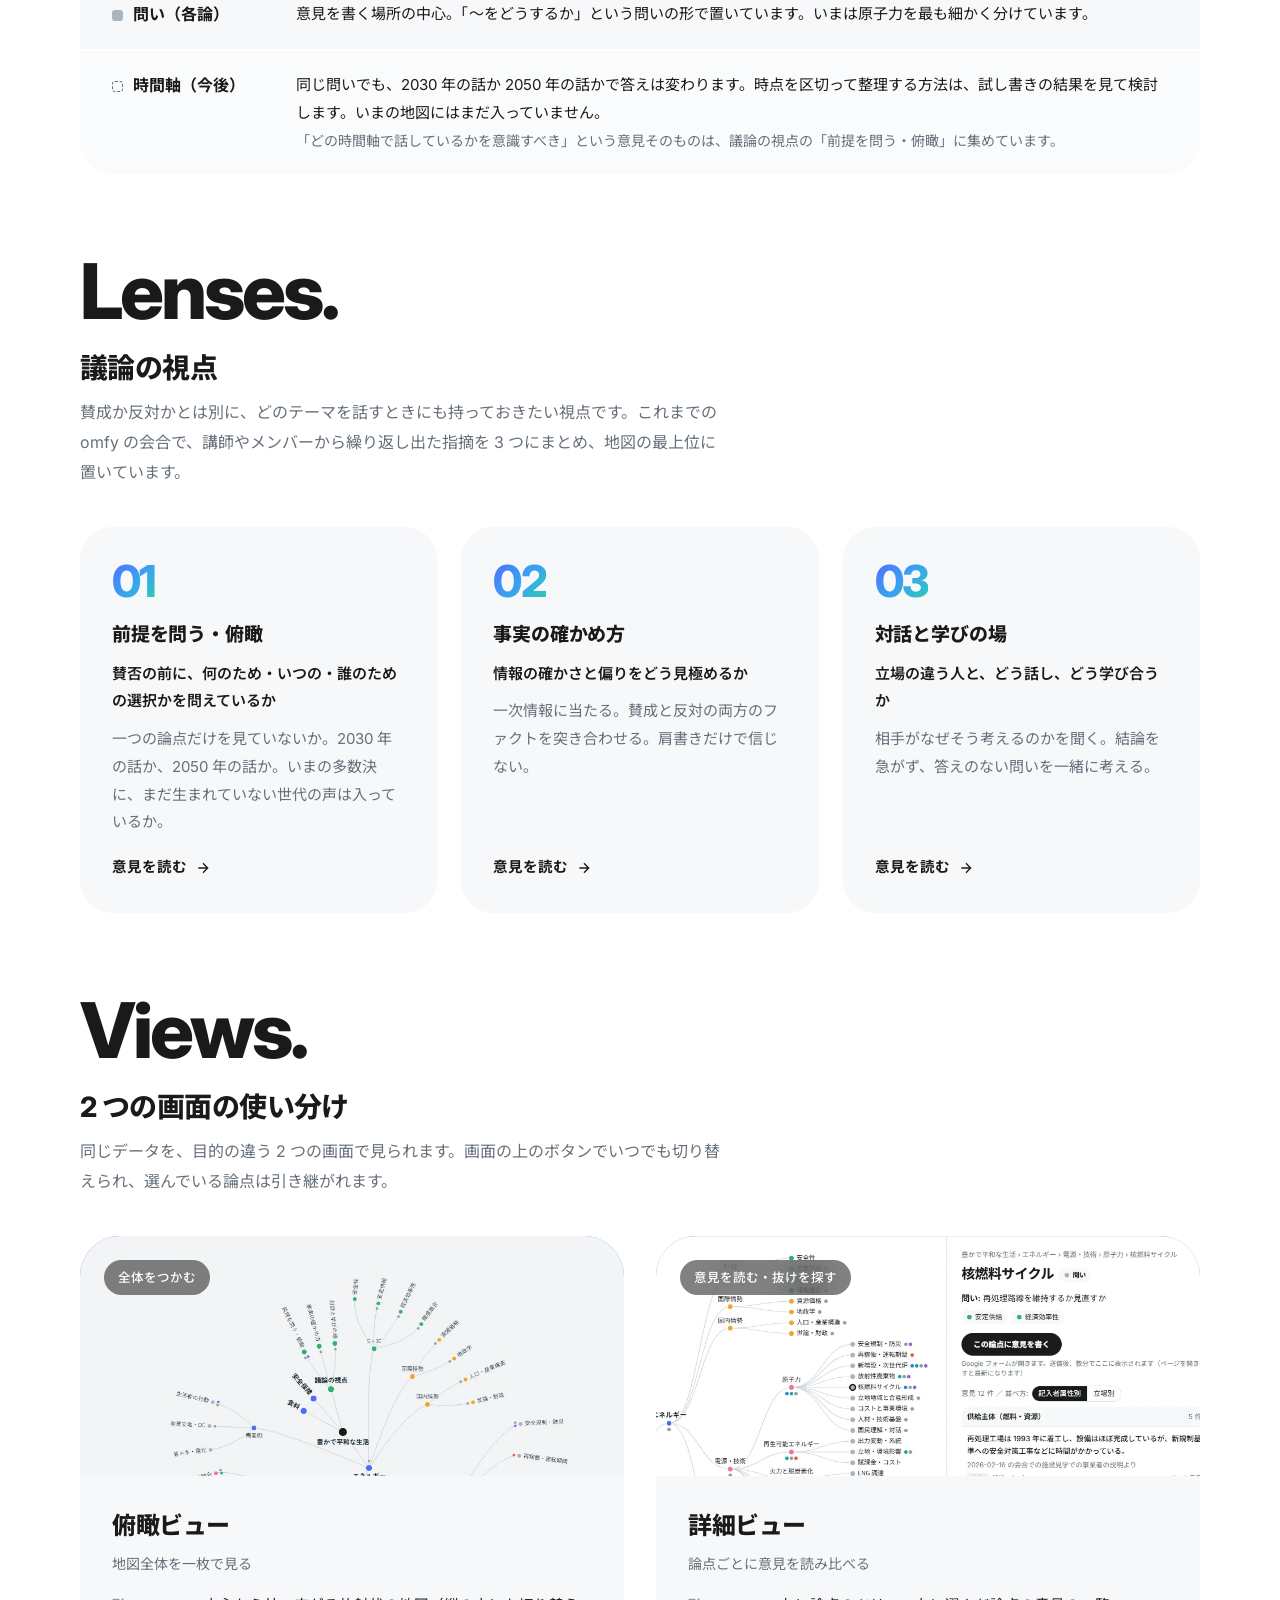
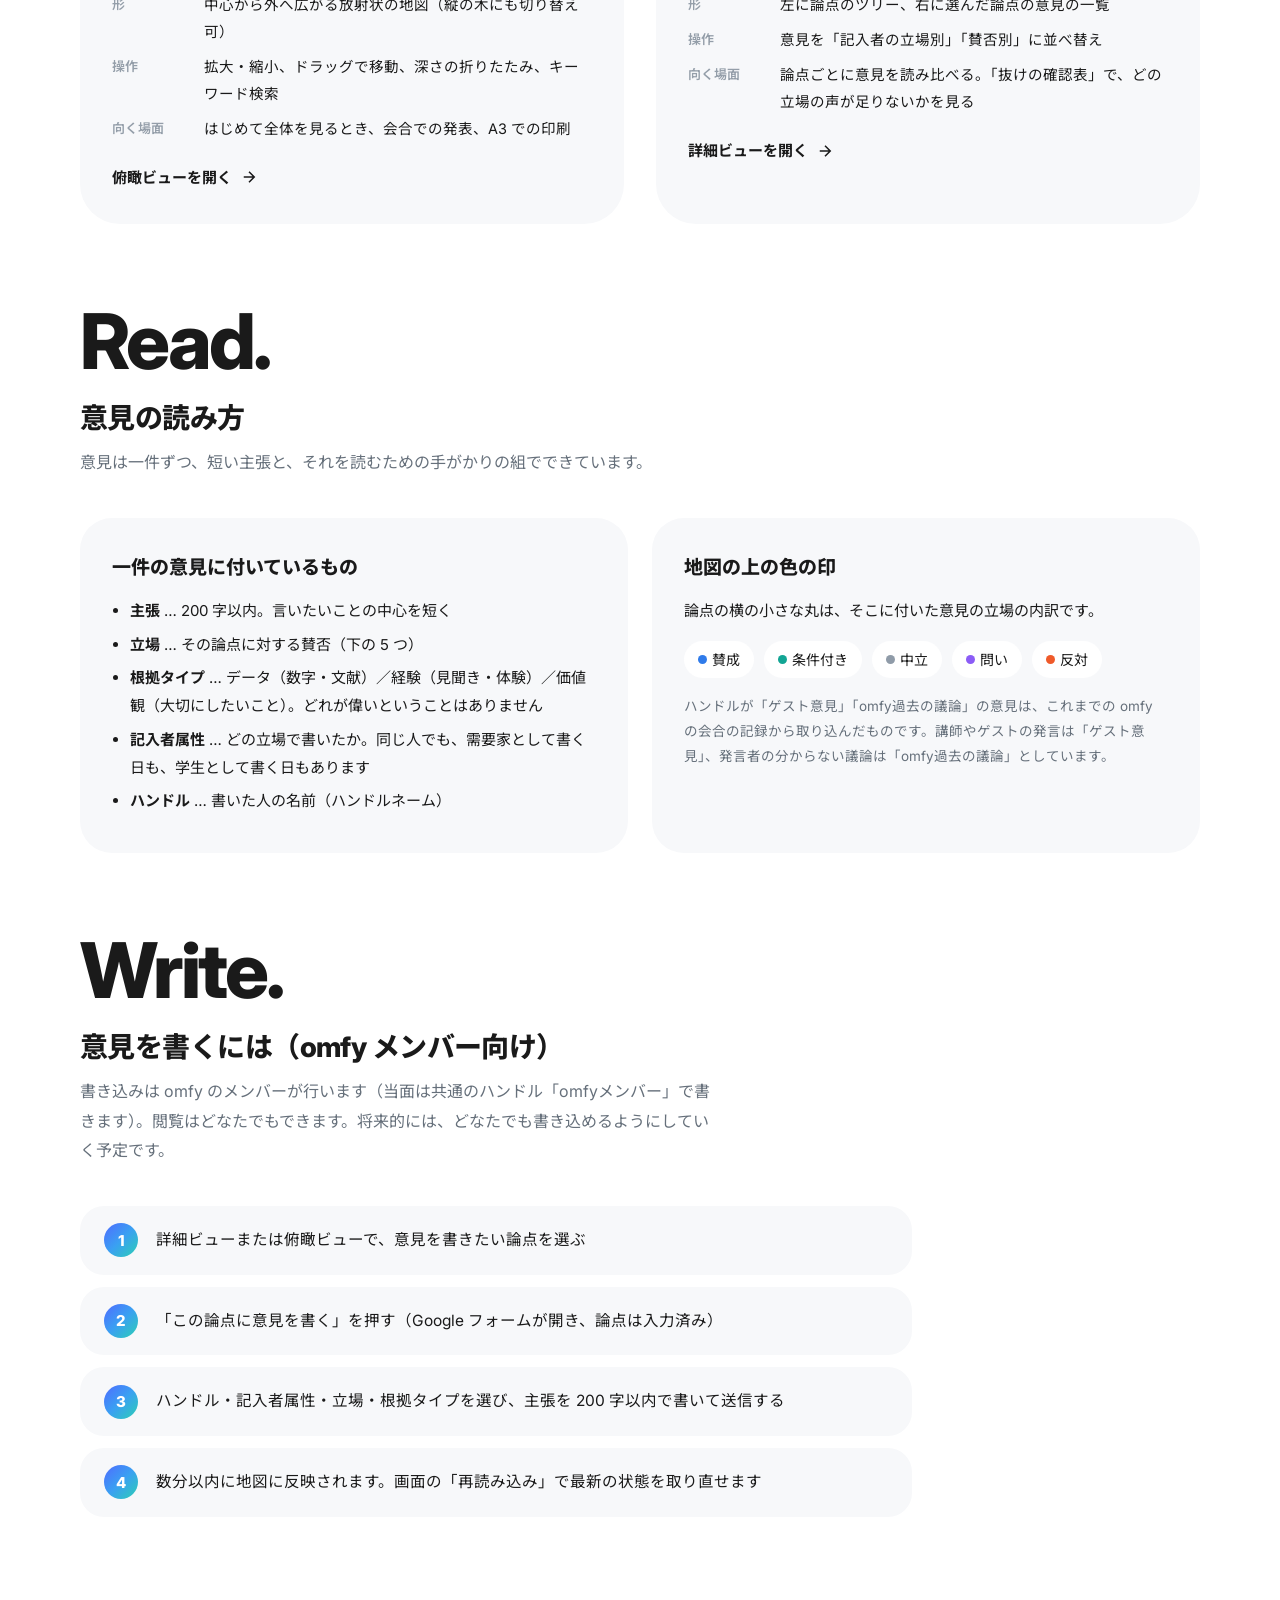
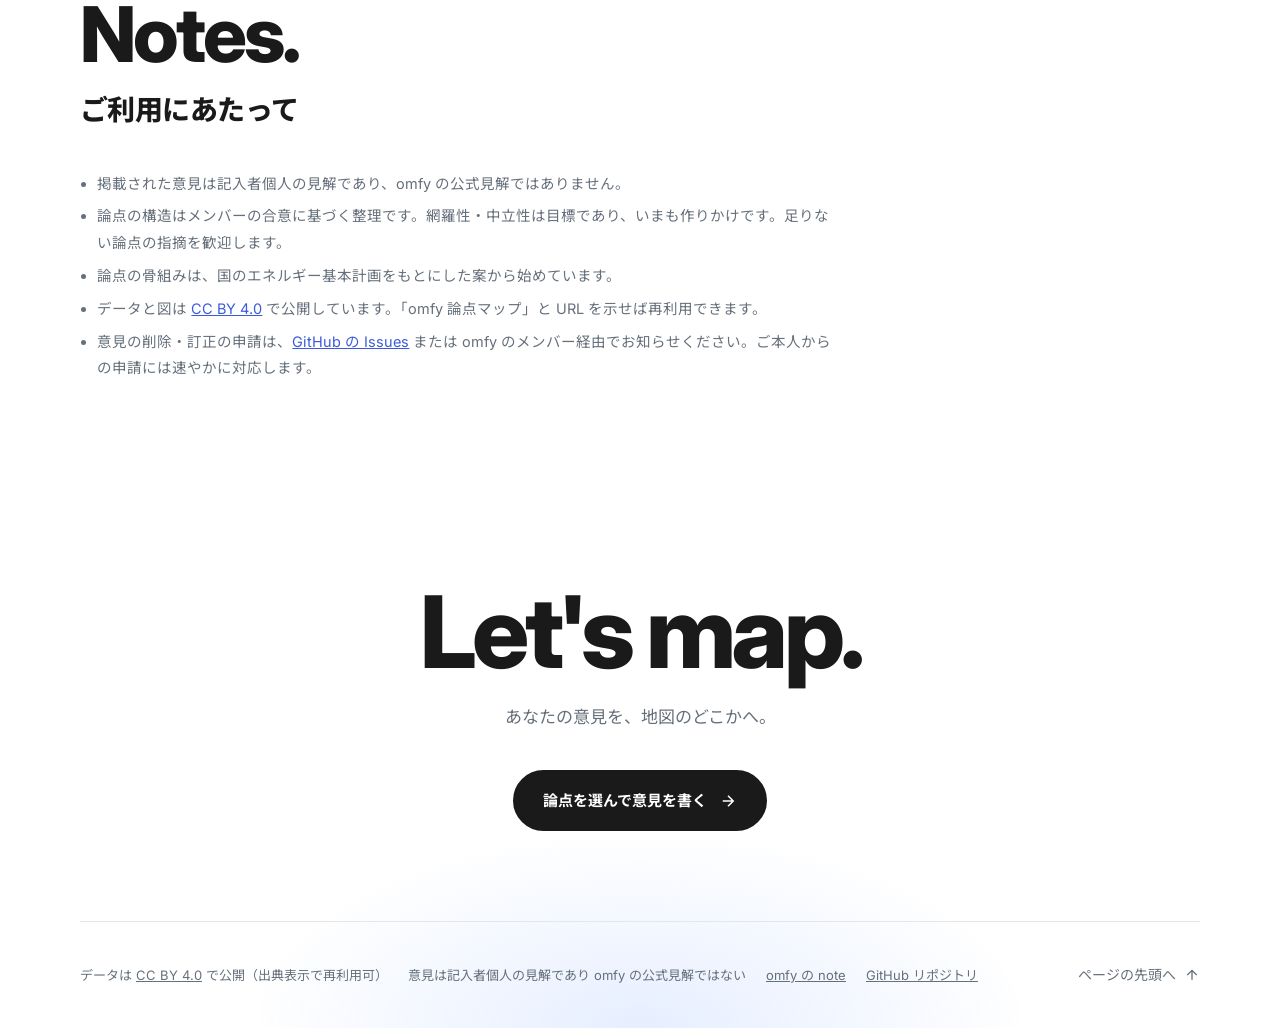
==== commit e6ddd8dd: "omfy の note へのリンクを追加し、書き込みの方針の文言を調整 - ガイドの冒頭（ボタンの下）、ガイドと詳細ビューのフッター、関係者マニュアルの「よく使うリンク」に   omfy の note" ====
--- a/site/index.html
+++ b/site/index.html
@@ -30,6 +30,10 @@
 .hero h1 .g{background:var(--grad);-webkit-background-clip:text;background-clip:text;-webkit-text-fill-color:transparent}
 .hero p{font-size:17px;color:var(--muted);margin:0 0 12px;max-width:34em}
 .cta{display:flex;flex-wrap:wrap;gap:12px;margin-top:32px}
+.hero p.story{margin:20px 0 0;font-size:14.5px}
+.story a{color:var(--muted);text-decoration:underline;text-underline-offset:3px;display:inline-flex;align-items:center;gap:6px}
+.story a:hover{color:var(--ink)}
+.story svg{width:14px;height:14px;flex:none}
 
 /* 重なったカード（3 秒ごとに入れ替わる） */
 .stack{position:relative;width:min(100%,420px);aspect-ratio:420/500;justify-self:center}
@@ -234,6 +238,7 @@
         <a class="pill dark" href="detail.html">論点ごとに意見を読む（詳細ビュー）<svg viewBox="0 0 24 24" fill="none" stroke="currentColor" stroke-width="2" aria-hidden="true"><path d="M5 12h14M12 5l7 7-7 7"/></svg></a>
         <a class="pill line" href="overview.html">全体を一枚で見る（俯瞰ビュー）</a>
       </div>
+      <p class="story"><a href="https://note.com/apt_coyote2167" target="_blank" rel="noopener">omfy の note を見る<svg viewBox="0 0 24 24" fill="none" stroke="currentColor" stroke-width="2" aria-hidden="true"><path d="M7 17L17 7M8 7h9v9"/></svg></a></p>
     </div>
     <div class="stack" aria-hidden="true">
       <div class="sc sc-1"><span class="t">俯瞰ビュー</span><div class="pv"><img src="assets/view-overview.webp" width="960" height="768" alt="" fetchpriority="high" decoding="async"></div></div>
@@ -469,7 +474,7 @@
     <div class="sec-head">
       <span class="en" aria-hidden="true">Write.</span>
       <h2 id="h-write">意見を書くには（omfy メンバー向け）</h2>
-      <p class="lead">書き込みは omfy のメンバーが行います（当面は共通のハンドル「omfyメンバー」で書きます）。閲覧はどなたでもできます。今後は、どなたでも書き込めるようにしていく予定です。</p>
+      <p class="lead">書き込みは omfy のメンバーが行います（当面は共通のハンドル「omfyメンバー」で書きます）。閲覧はどなたでもできます。将来的には、どなたでも書き込めるようにしていく予定です。</p>
     </div>
     <ol class="steps">
       <li>詳細ビューまたは俯瞰ビューで、意見を書きたい論点を選ぶ</li>
@@ -505,6 +510,7 @@
       <div class="links">
         <span>データは <a href="https://creativecommons.org/licenses/by/4.0/deed.ja">CC BY 4.0</a> で公開（出典表示で再利用可）</span>
         <span>意見は記入者個人の見解であり omfy の公式見解ではない</span>
+        <a href="https://note.com/apt_coyote2167" target="_blank" rel="noopener">omfy の note</a>
         <a href="https://github.com/kyosinaga628-lab/omfy-energy-map">GitHub リポジトリ</a>
       </div>
       <button class="totop" type="button" id="toTop">ページの先頭へ<svg viewBox="0 0 24 24" fill="none" stroke="currentColor" stroke-width="2" aria-hidden="true"><path d="M12 19V5M5 12l7-7 7 7"/></svg></button>
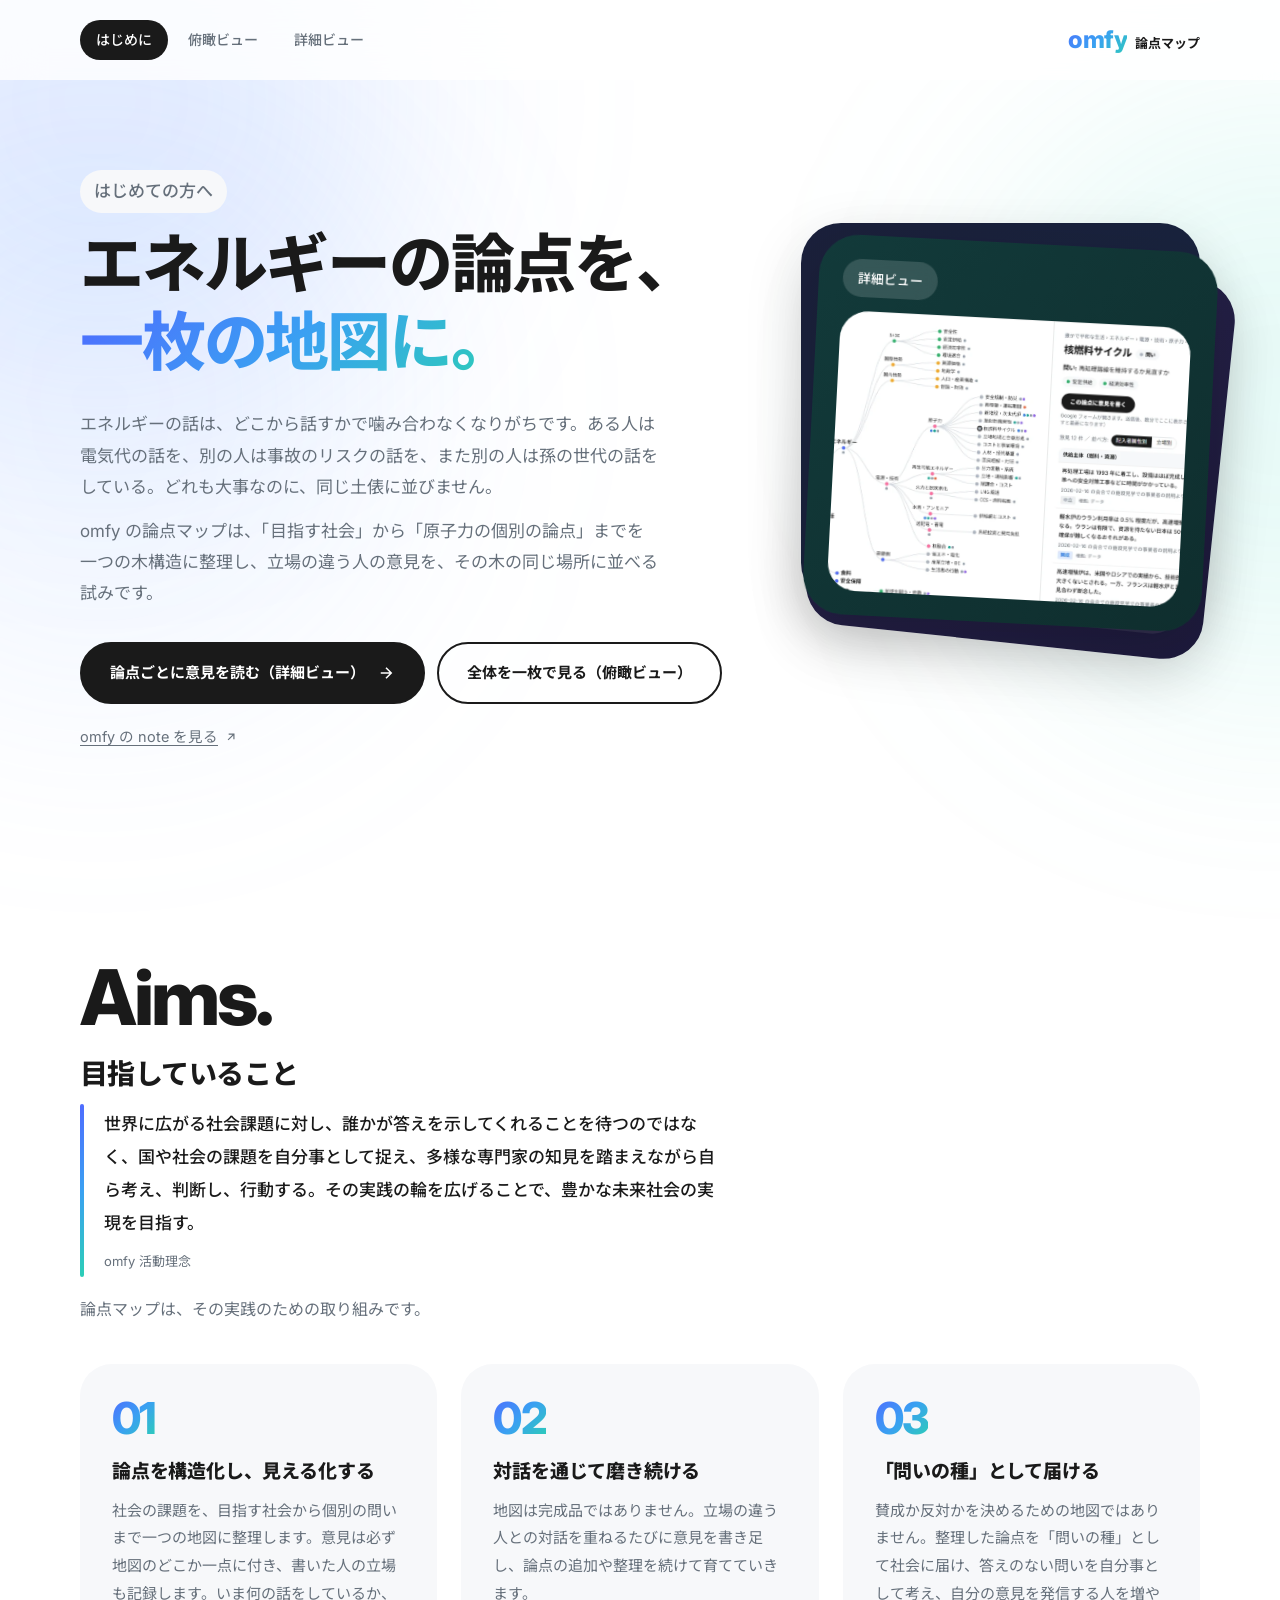
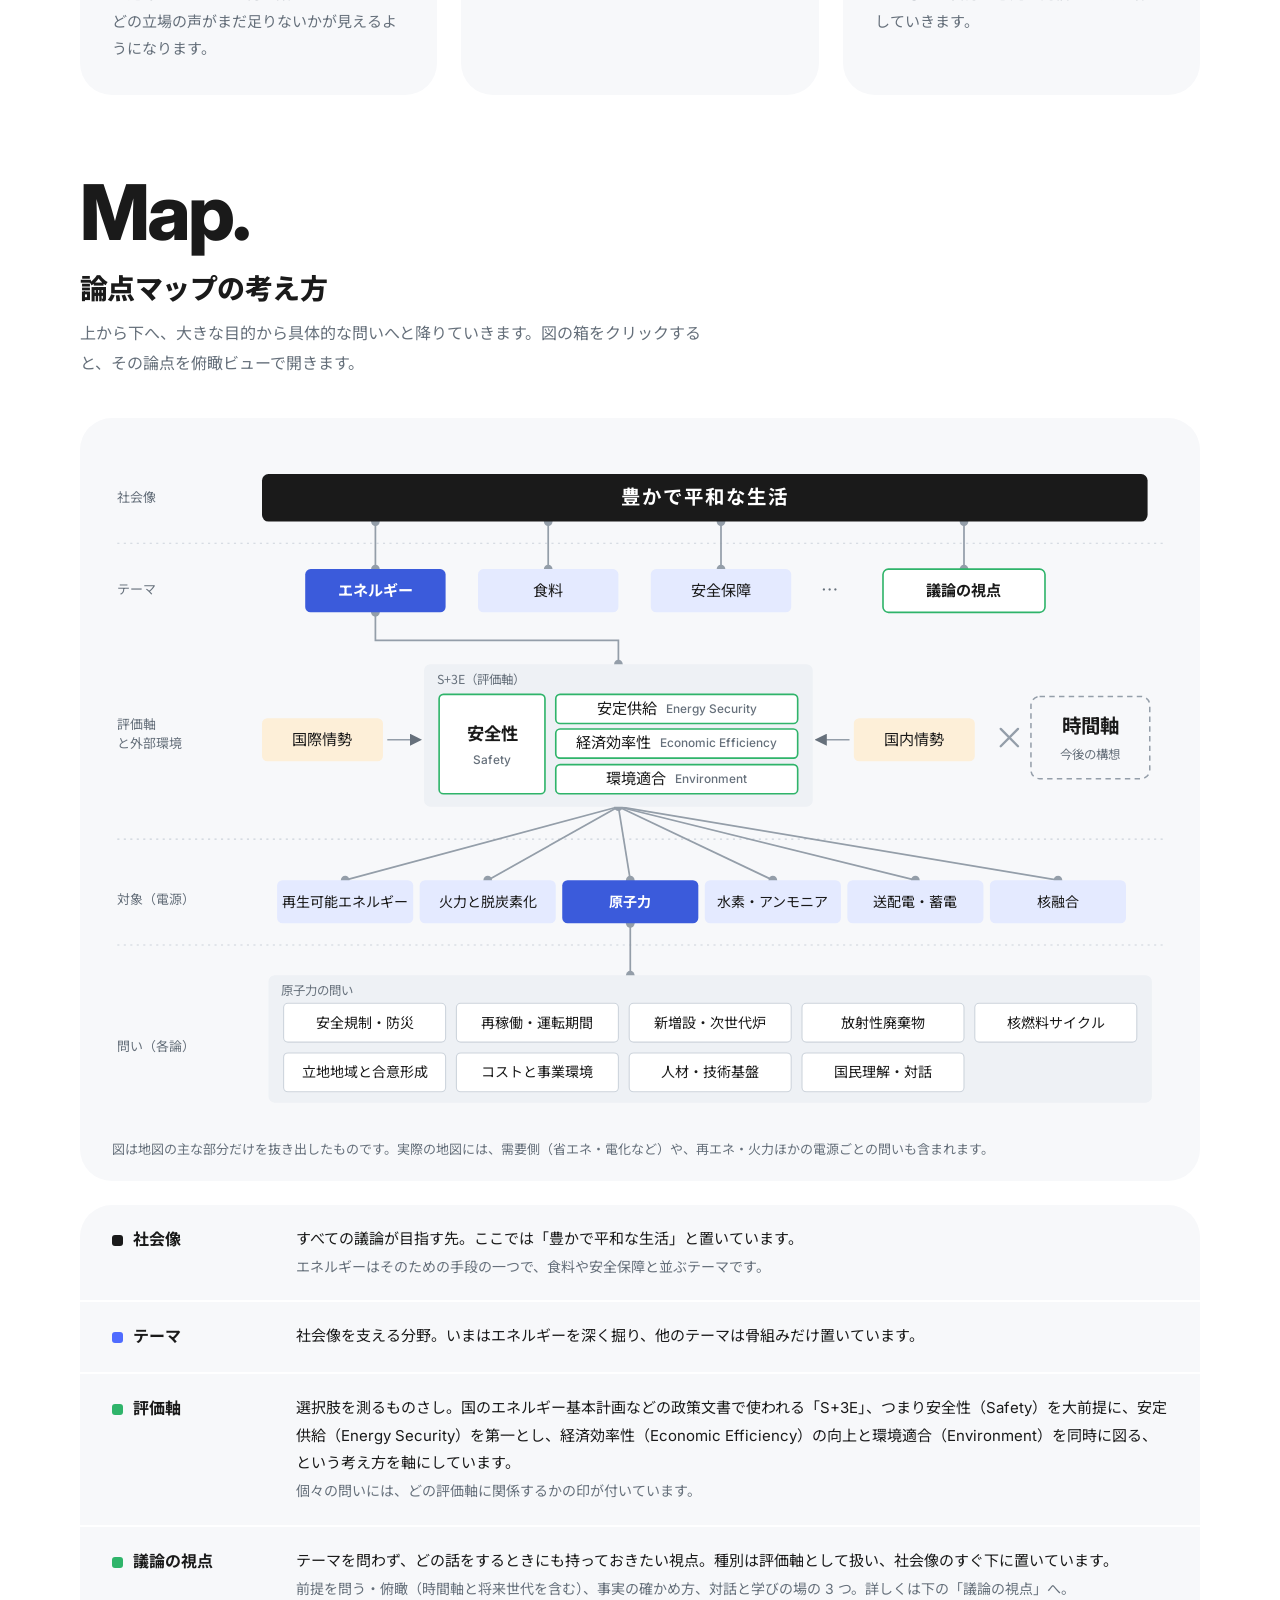
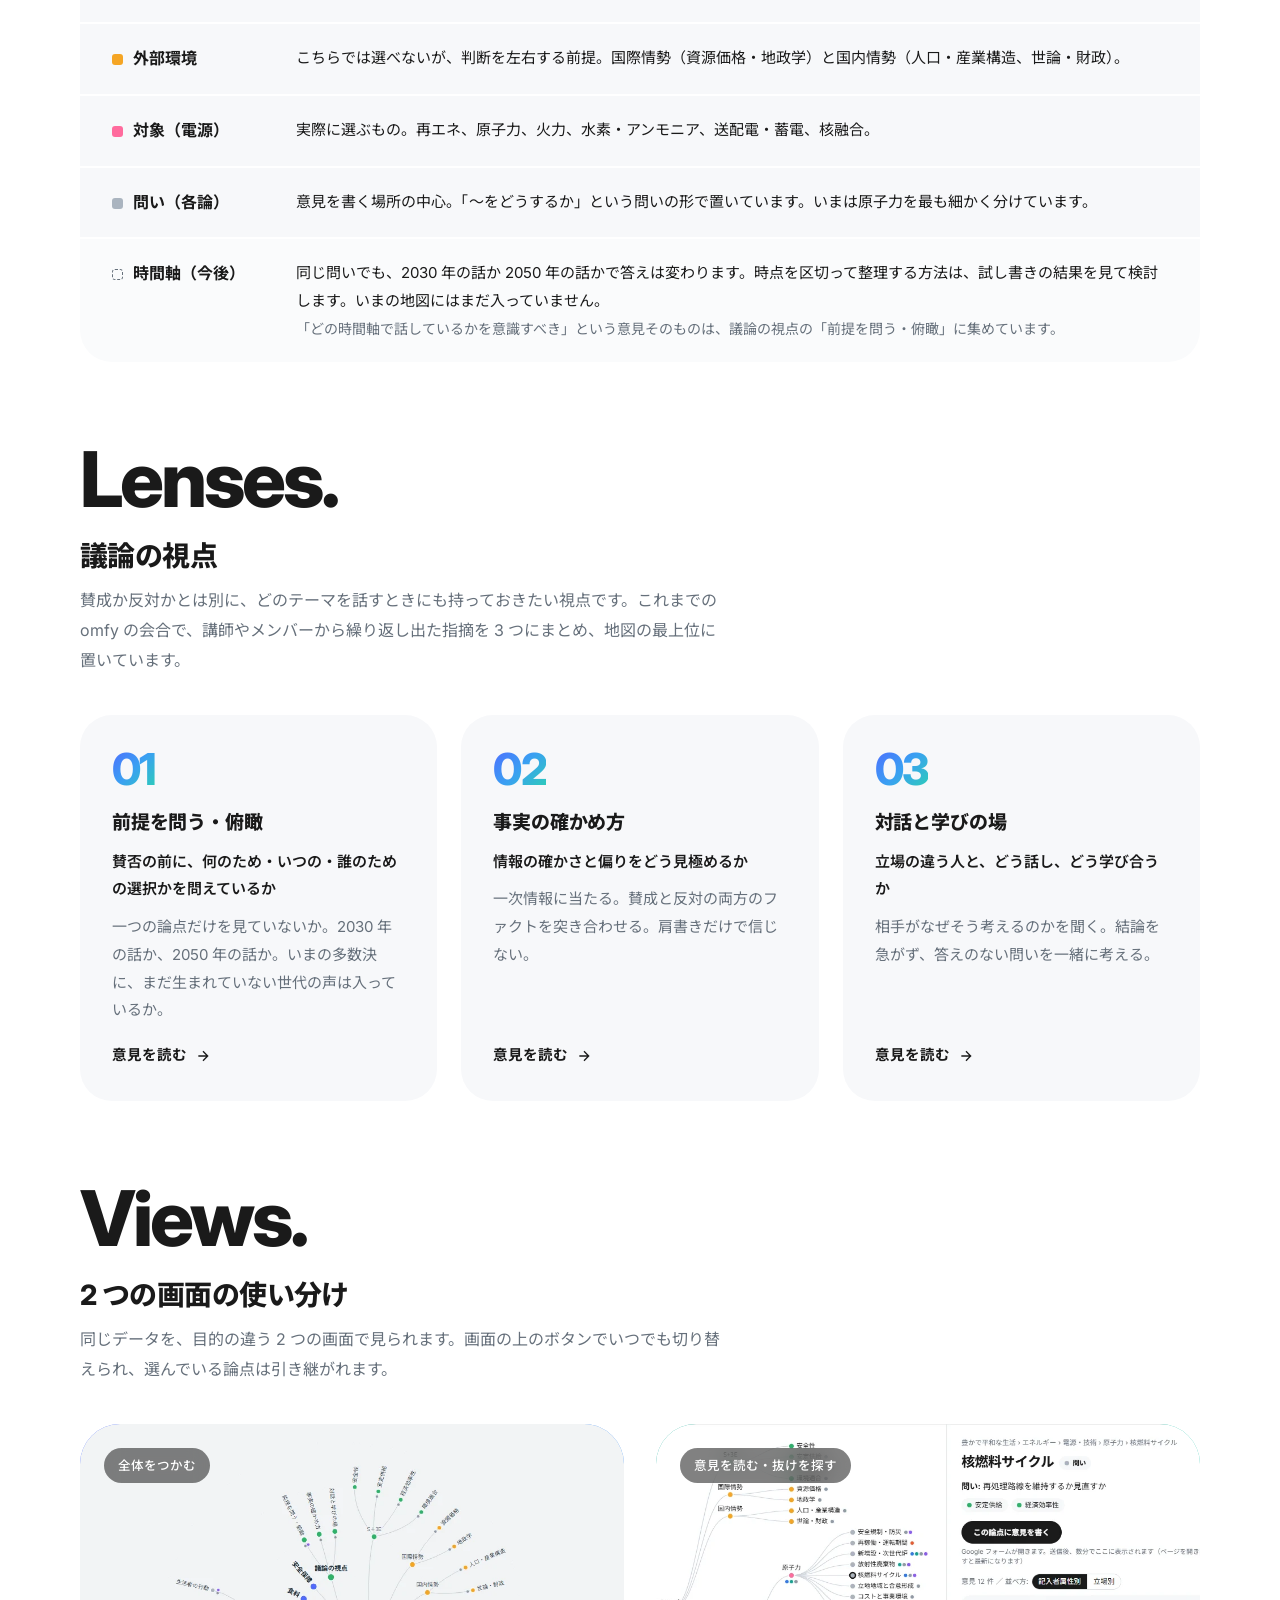
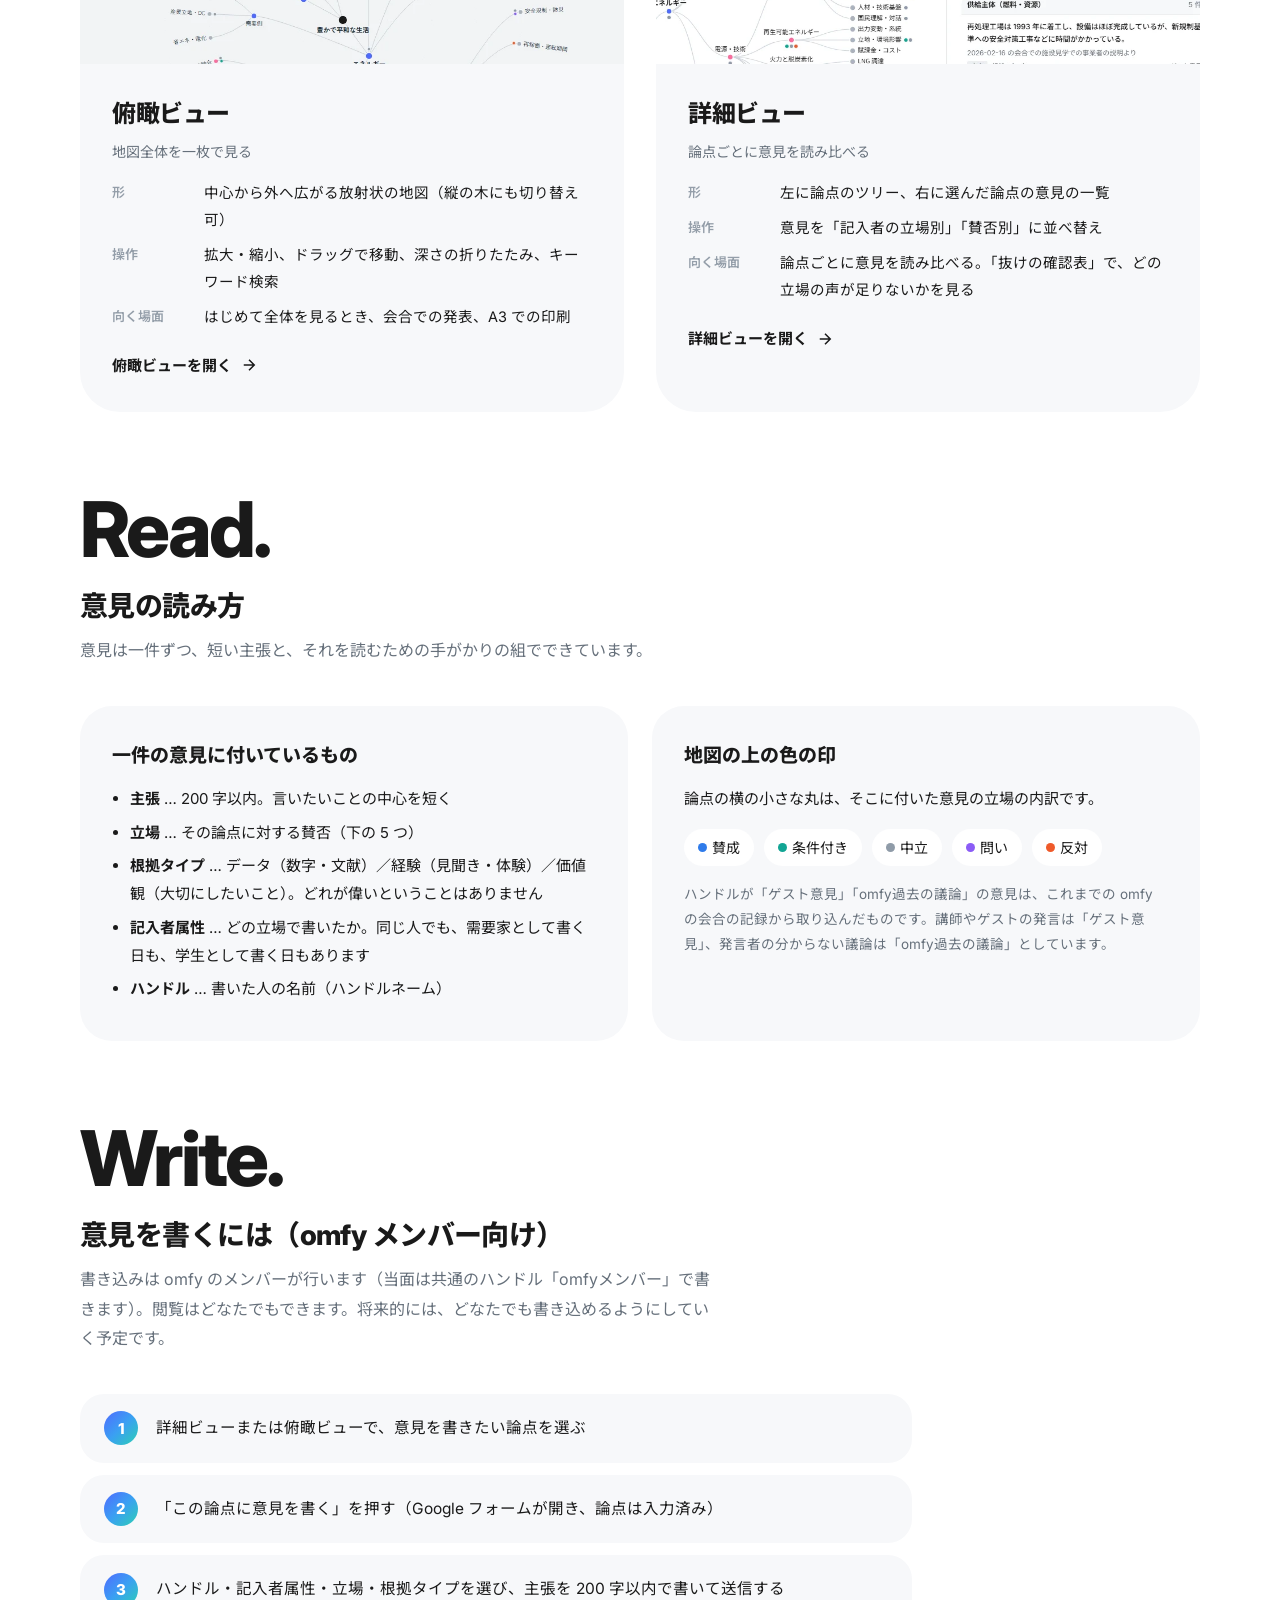
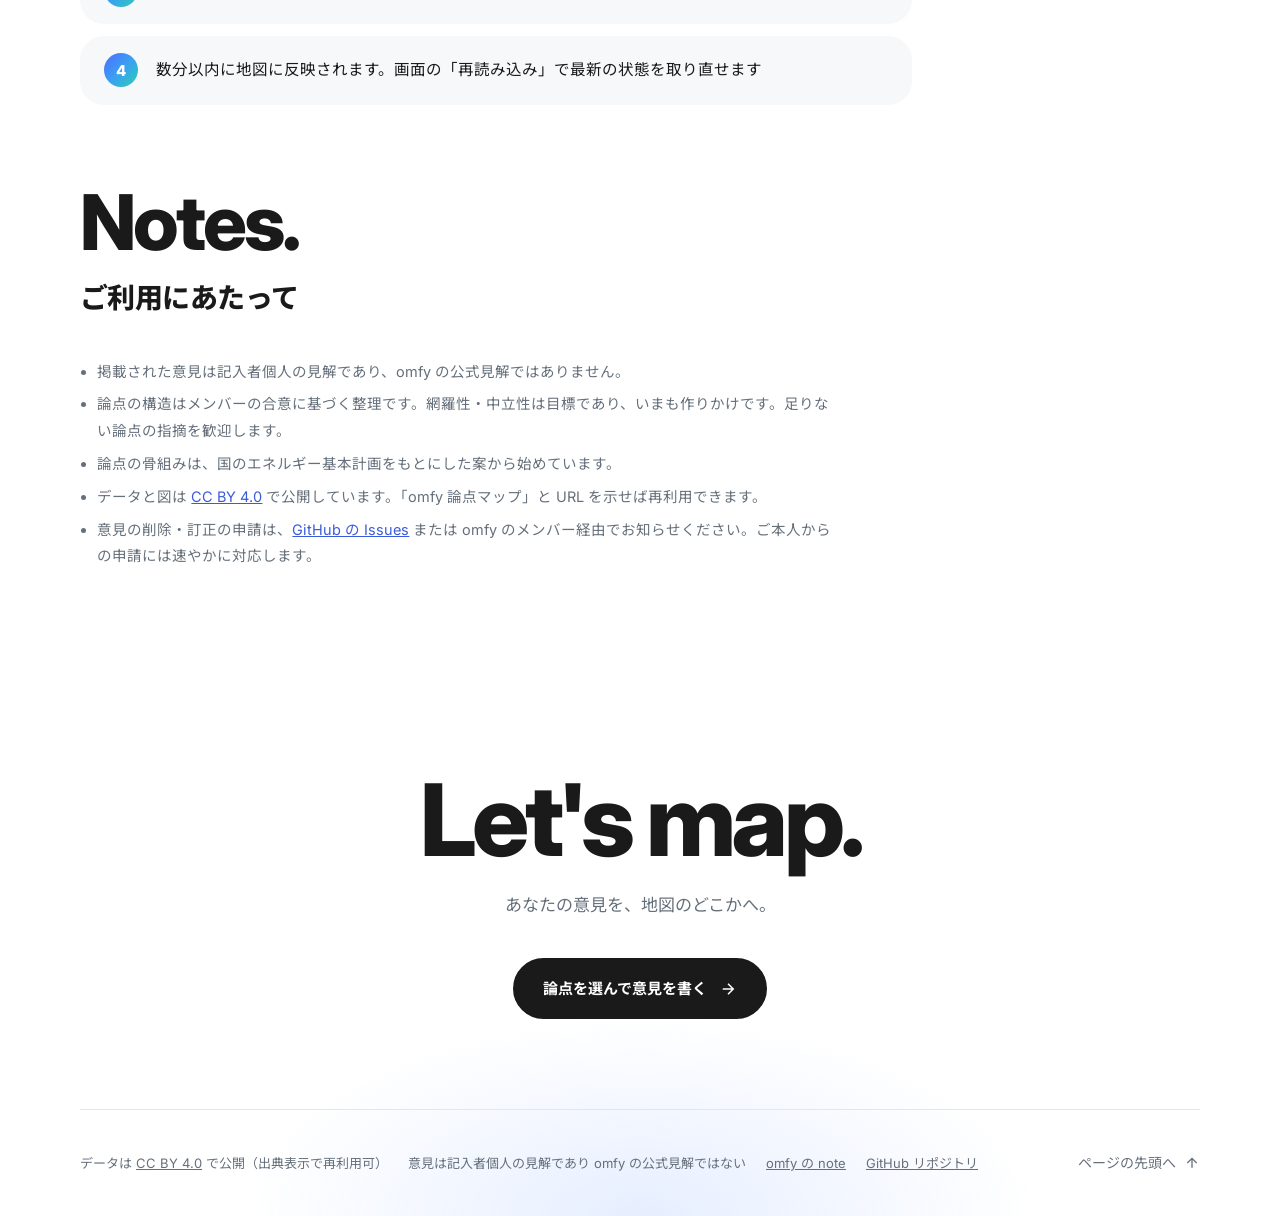
==== commit 1d480485: "ガイドの「目指していること」に活動理念を載せ、取り組み 3 つに改訂 2026-09-09 の会合のまとめを受けて、導入に omfy 活動理念を引用し、 カードを「論点を構造化し、見える化する／対話を" ====
--- a/site/index.html
+++ b/site/index.html
@@ -62,6 +62,13 @@
 .lift{transition:transform .3s ease,box-shadow .3s ease}
 .lift:hover{transform:translateY(-8px);box-shadow:var(--lift)}
 .num{display:block;font-family:"Inter",sans-serif;font-size:44px;font-weight:800;letter-spacing:-.04em;line-height:1;margin:0 0 18px;background:var(--grad);-webkit-background-clip:text;background-clip:text;-webkit-text-fill-color:transparent;width:max-content}
+
+/* 活動理念（Aims の導入） */
+.creed{position:relative;margin:0 0 18px;padding:4px 0 4px 24px;max-width:40em}
+.creed::before{content:"";position:absolute;left:0;top:0;bottom:0;width:4px;border-radius:2px;background:var(--grad)}
+.creed blockquote{margin:0}
+.creed p{margin:0;font-size:17px;line-height:1.95;font-weight:500;color:var(--ink)}
+.creed figcaption{margin:8px 0 0;font-size:13px;color:var(--muted)}
 
 .aims{display:grid;grid-template-columns:repeat(auto-fit,minmax(260px,1fr));gap:24px}
 .aims h3{font-size:19px;line-height:1.5;letter-spacing:-.01em;margin:0 0 10px}
@@ -257,12 +264,16 @@
     <div class="sec-head">
       <span class="en" aria-hidden="true">Aims.</span>
       <h2 id="h-aim">目指していること</h2>
-      <p class="lead">賛成か反対かを決める場所ではありません。話の「位置」と「声の偏り」を見えるようにする場所です。</p>
+      <figure class="creed">
+        <blockquote><p>世界に広がる社会課題に対し、誰かが答えを示してくれることを待つのではなく、国や社会の課題を自分事として捉え、多様な専門家の知見を踏まえながら自ら考え、判断し、行動する。その実践の輪を広げることで、豊かな未来社会の実現を目指す。</p></blockquote>
+        <figcaption>omfy 活動理念</figcaption>
+      </figure>
+      <p class="lead">論点マップは、その実践のための取り組みです。</p>
     </div>
     <div class="aims">
-      <div class="panel lift"><span class="num">01</span><h3>いま何の話をしているかを揃える</h3><p>意見は必ず地図のどこか一点に付きます。「それは安全性の話」「それはコストの話」と位置が分かれば、すれ違いが減ります。</p></div>
-      <div class="panel lift"><span class="num">02</span><h3>どの声が足りないかを見えるようにする</h3><p>意見ごとに、書いた人の立場（立地地域の住民、需要家、学生など）を記録します。どの論点にどの立場の声がまだ無いかが一目で分かります。</p></div>
-      <div class="panel lift"><span class="num">03</span><h3>違う意見を、同じ地図に並べる</h3><p>賛成・反対・条件付き・問い。結論が違う意見も同じ論点の下に並べ、根拠（データ・経験・価値観）と一緒に読めるようにします。</p></div>
+      <div class="panel lift"><span class="num">01</span><h3>論点を構造化し、見える化する</h3><p>社会の課題を、目指す社会から個別の問いまで一つの地図に整理します。意見は必ず地図のどこか一点に付き、書いた人の立場も記録します。いま何の話をしているか、どの立場の声がまだ足りないかが見えるようになります。</p></div>
+      <div class="panel lift"><span class="num">02</span><h3>対話を通じて磨き続ける</h3><p>地図は完成品ではありません。立場の違う人との対話を重ねるたびに意見を書き足し、論点の追加や整理を続けて育てていきます。</p></div>
+      <div class="panel lift"><span class="num">03</span><h3>「問いの種」として届ける</h3><p>賛成か反対かを決めるための地図ではありません。整理した論点を「問いの種」として社会に届け、答えのない問いを自分事として考え、自分の意見を発信する人を増やしていきます。</p></div>
     </div>
   </section>
 
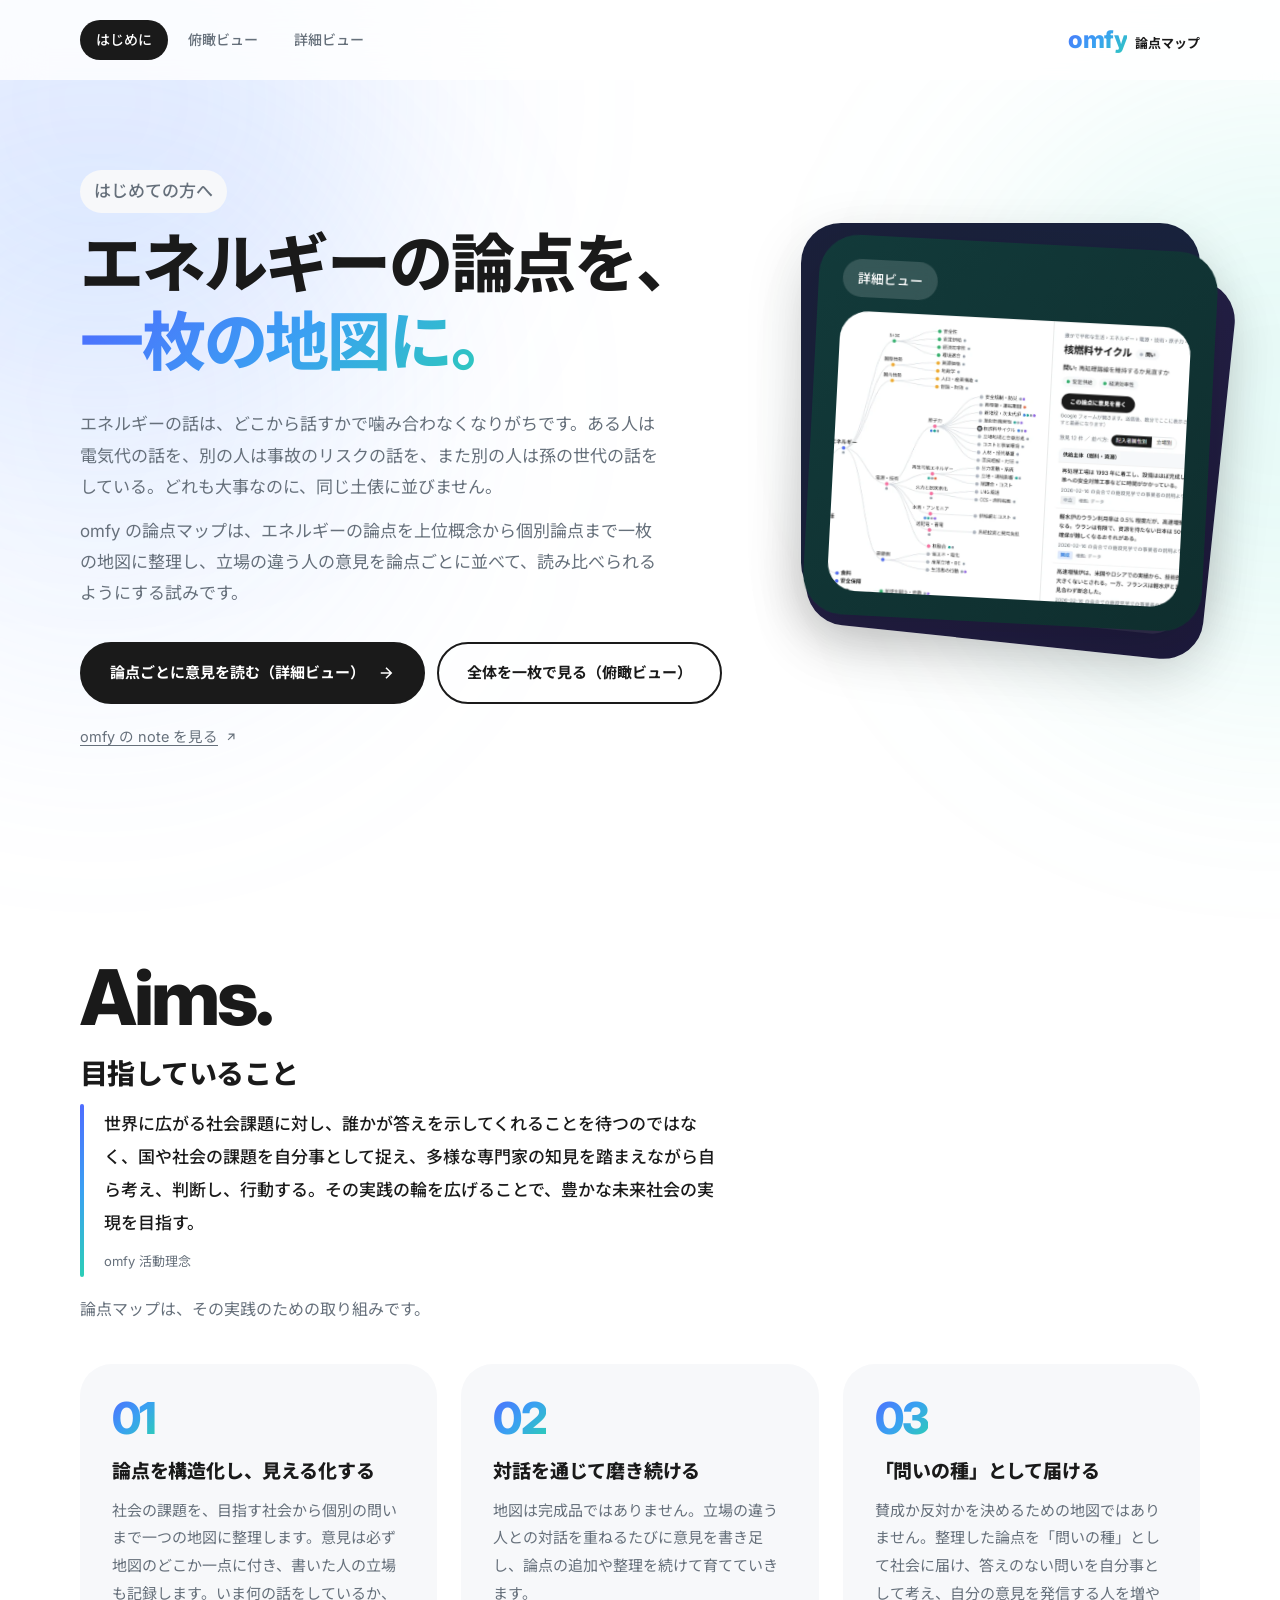
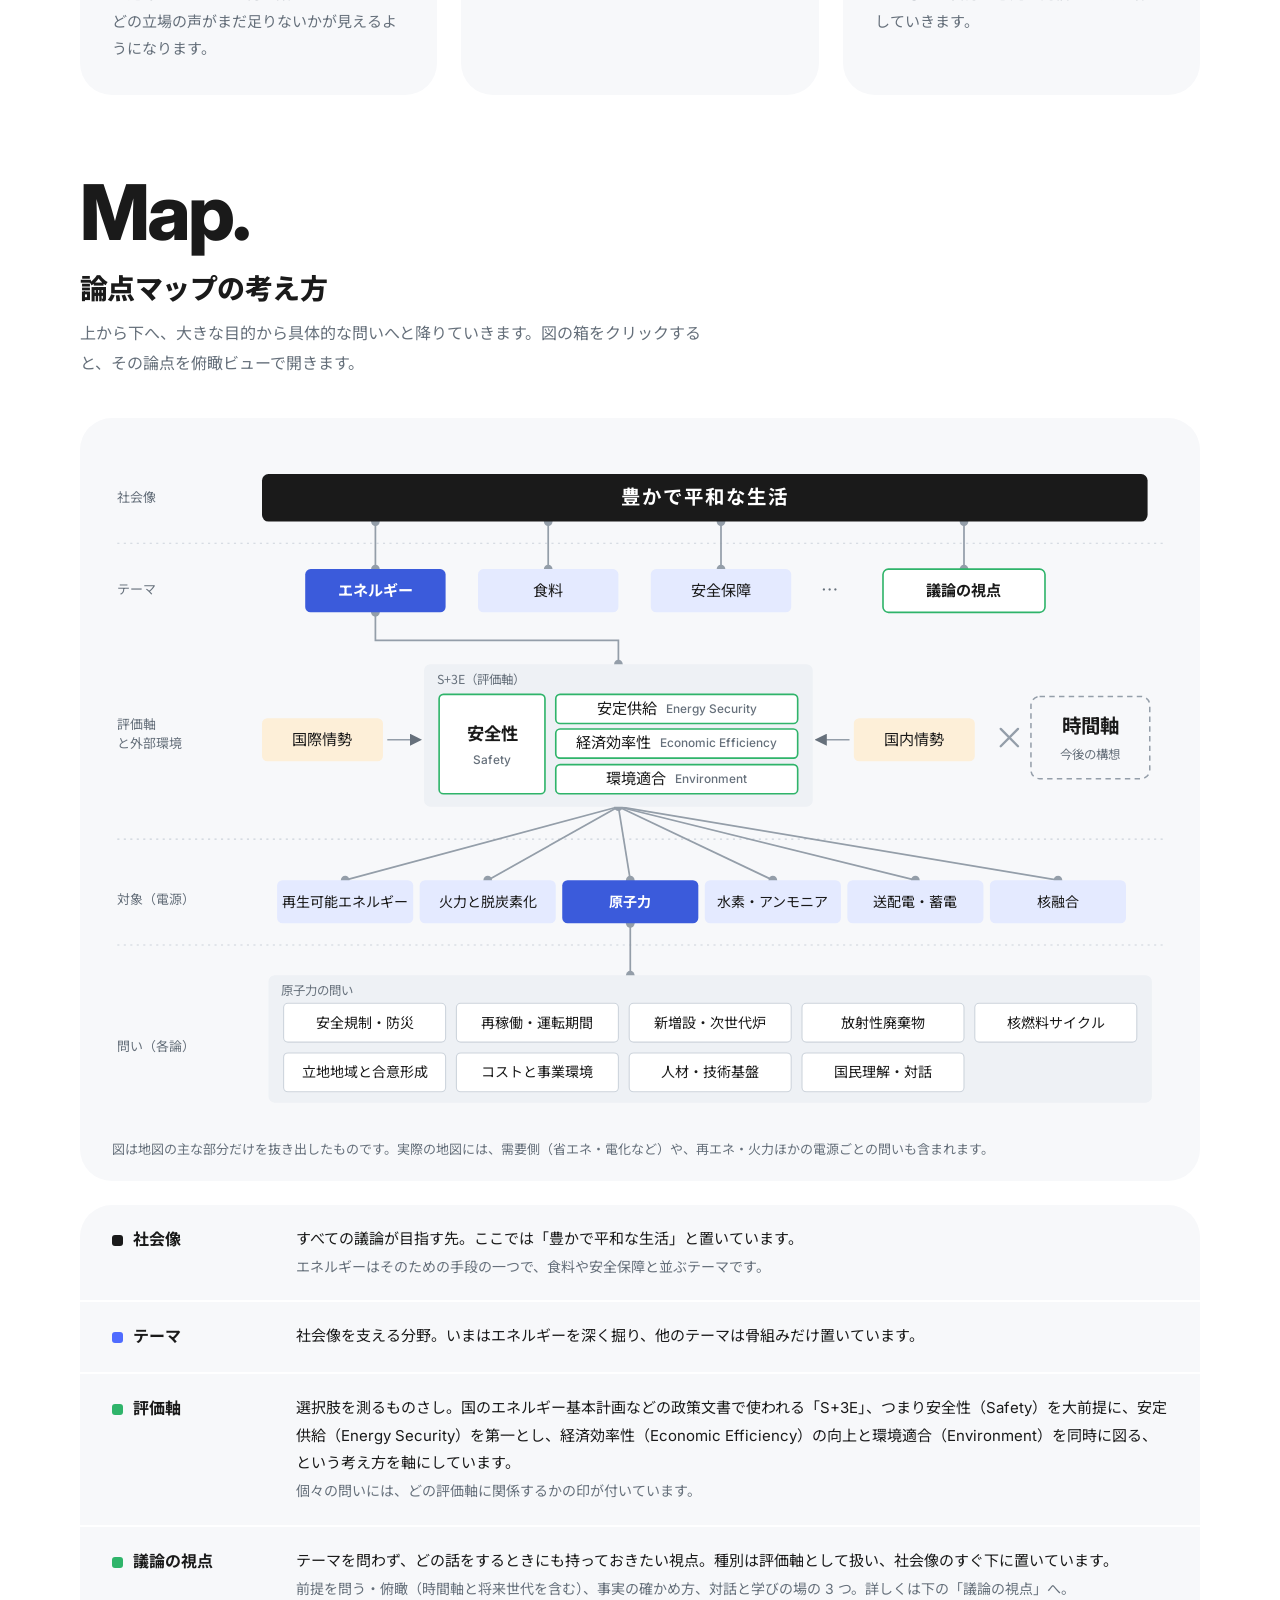
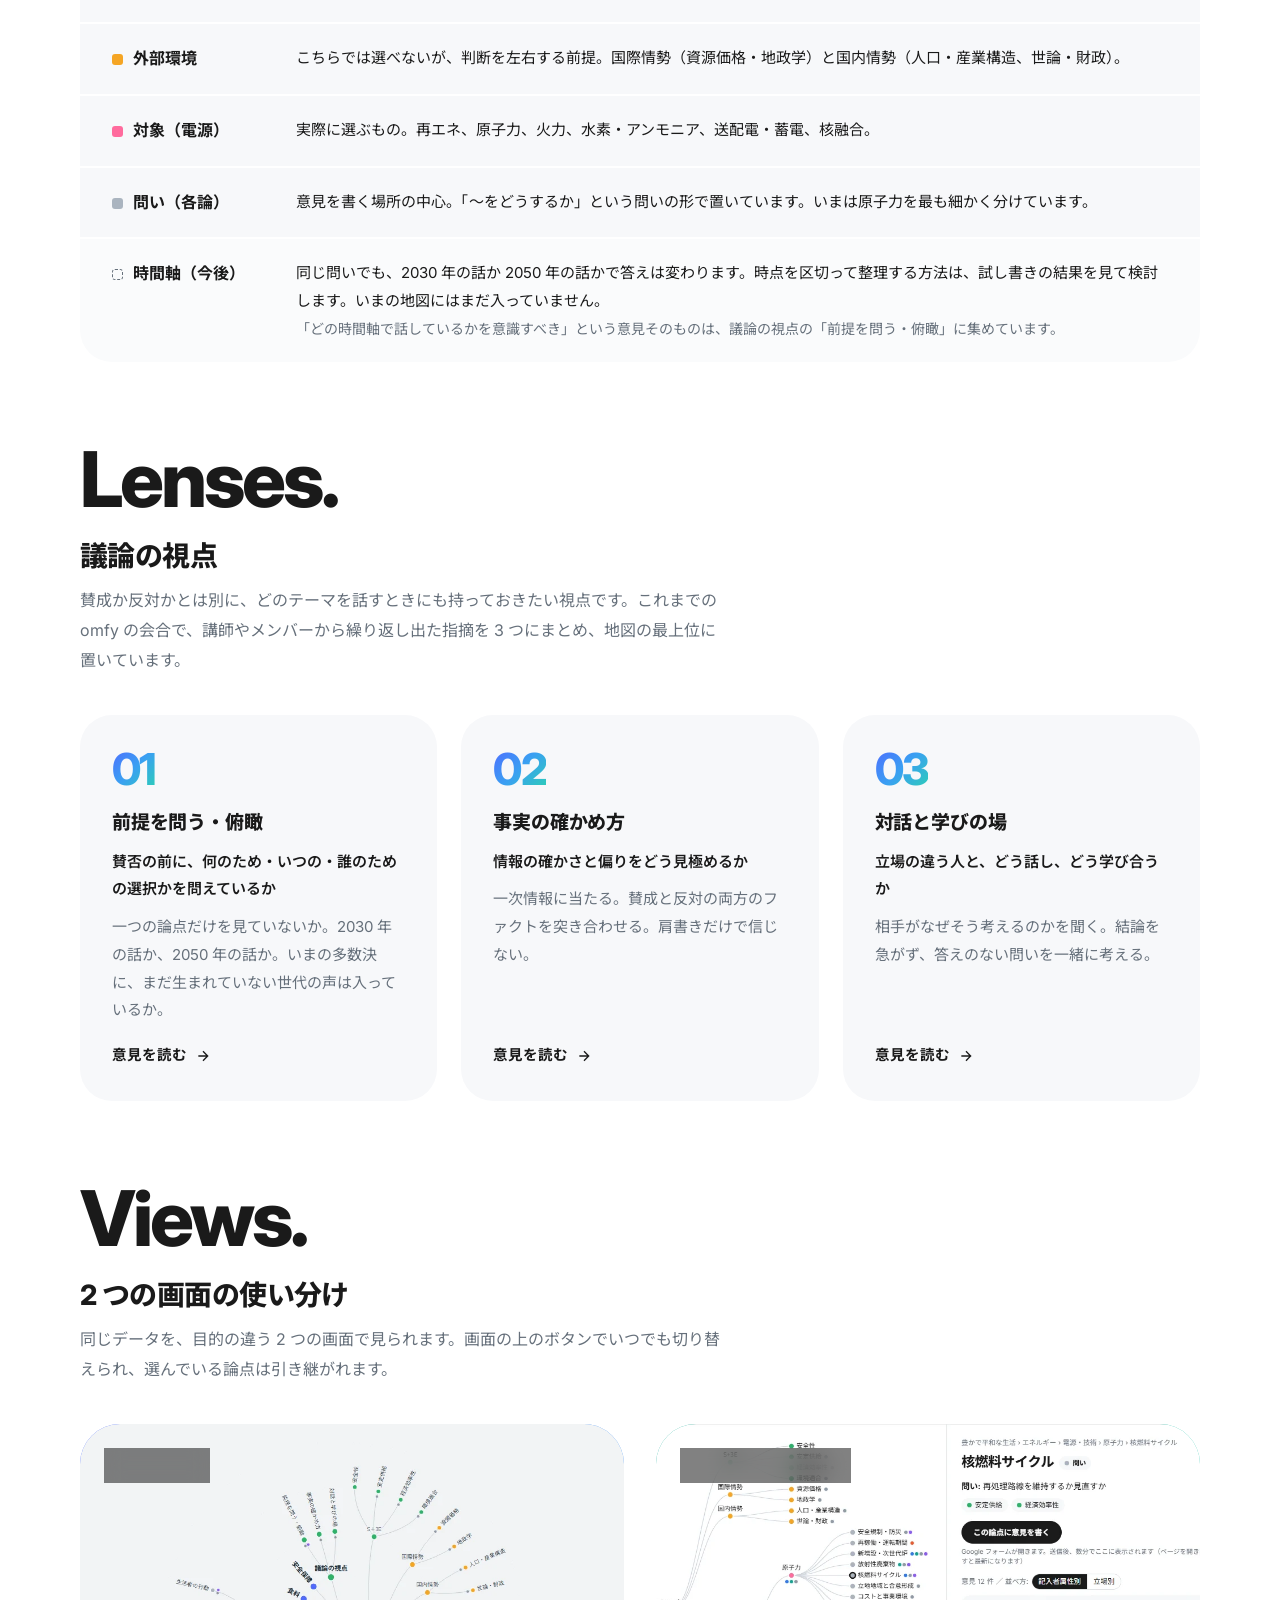
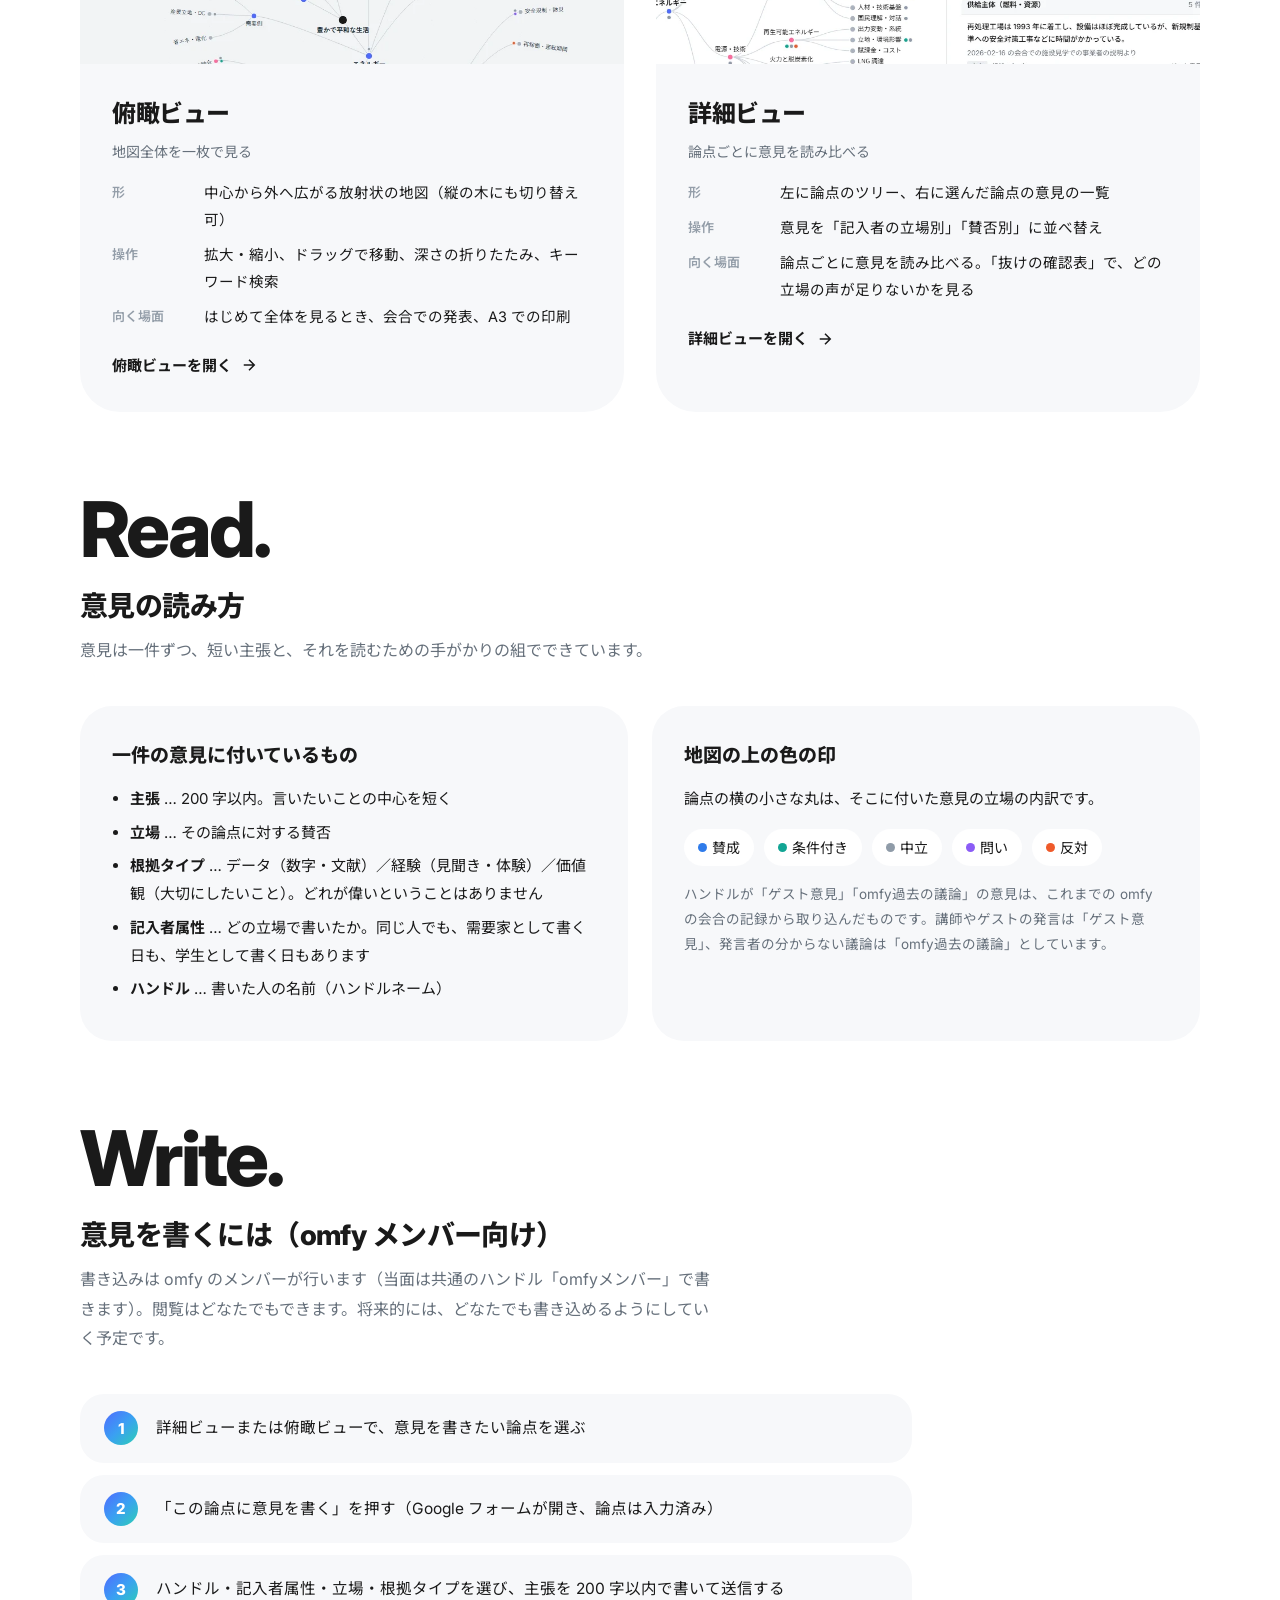
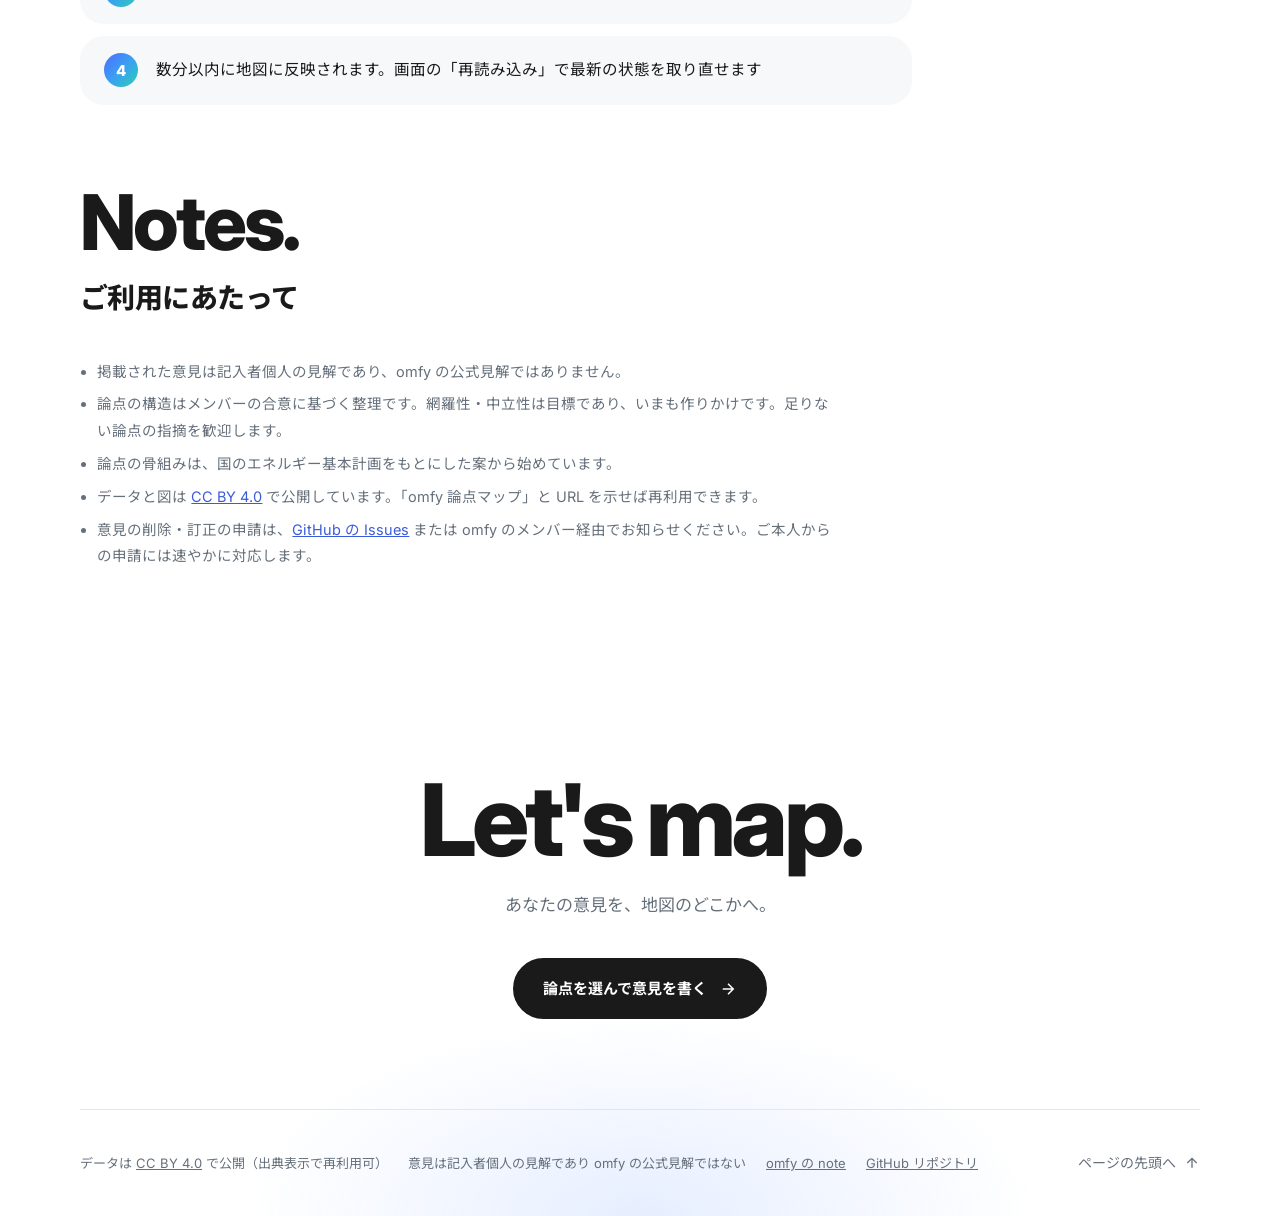
==== commit 3f1e4839: "ガイドの冒頭の説明を推敲し、立場の説明から「（下の 5 つ）」を外す Co-Authored-By: Claude Opus 5.5 <noreply@anthropic.com>" ====
--- a/site/index.html
+++ b/site/index.html
@@ -240,7 +240,7 @@
       <p class="tag">はじめての方へ</p>
       <h1>エネルギーの論点を、<br><span class="g">一枚の地図に。</span></h1>
       <p>エネルギーの話は、どこから話すかで噛み合わなくなりがちです。ある人は電気代の話を、別の人は事故のリスクの話を、また別の人は孫の世代の話をしている。どれも大事なのに、同じ土俵に並びません。</p>
-      <p>omfy の論点マップは、「目指す社会」から「原子力の個別の論点」までを一つの木構造に整理し、立場の違う人の意見を、その木の同じ場所に並べる試みです。</p>
+      <p>omfy の論点マップは、エネルギーの論点を上位概念から個別論点まで一枚の地図に整理し、立場の違う人の意見を論点ごとに並べて、読み比べられるようにする試みです。</p>
       <div class="cta">
         <a class="pill dark" href="detail.html">論点ごとに意見を読む（詳細ビュー）<svg viewBox="0 0 24 24" fill="none" stroke="currentColor" stroke-width="2" aria-hidden="true"><path d="M5 12h14M12 5l7 7-7 7"/></svg></a>
         <a class="pill line" href="overview.html">全体を一枚で見る（俯瞰ビュー）</a>
@@ -460,7 +460,7 @@
         <h3>一件の意見に付いているもの</h3>
         <ul>
           <li><strong>主張</strong> … 200 字以内。言いたいことの中心を短く</li>
-          <li><strong>立場</strong> … その論点に対する賛否（下の 5 つ）</li>
+          <li><strong>立場</strong> … その論点に対する賛否</li>
           <li><strong>根拠タイプ</strong> … データ（数字・文献）／経験（見聞き・体験）／価値観（大切にしたいこと）。どれが偉いということはありません</li>
           <li><strong>記入者属性</strong> … どの立場で書いたか。同じ人でも、需要家として書く日も、学生として書く日もあります</li>
           <li><strong>ハンドル</strong> … 書いた人の名前（ハンドルネーム）</li>
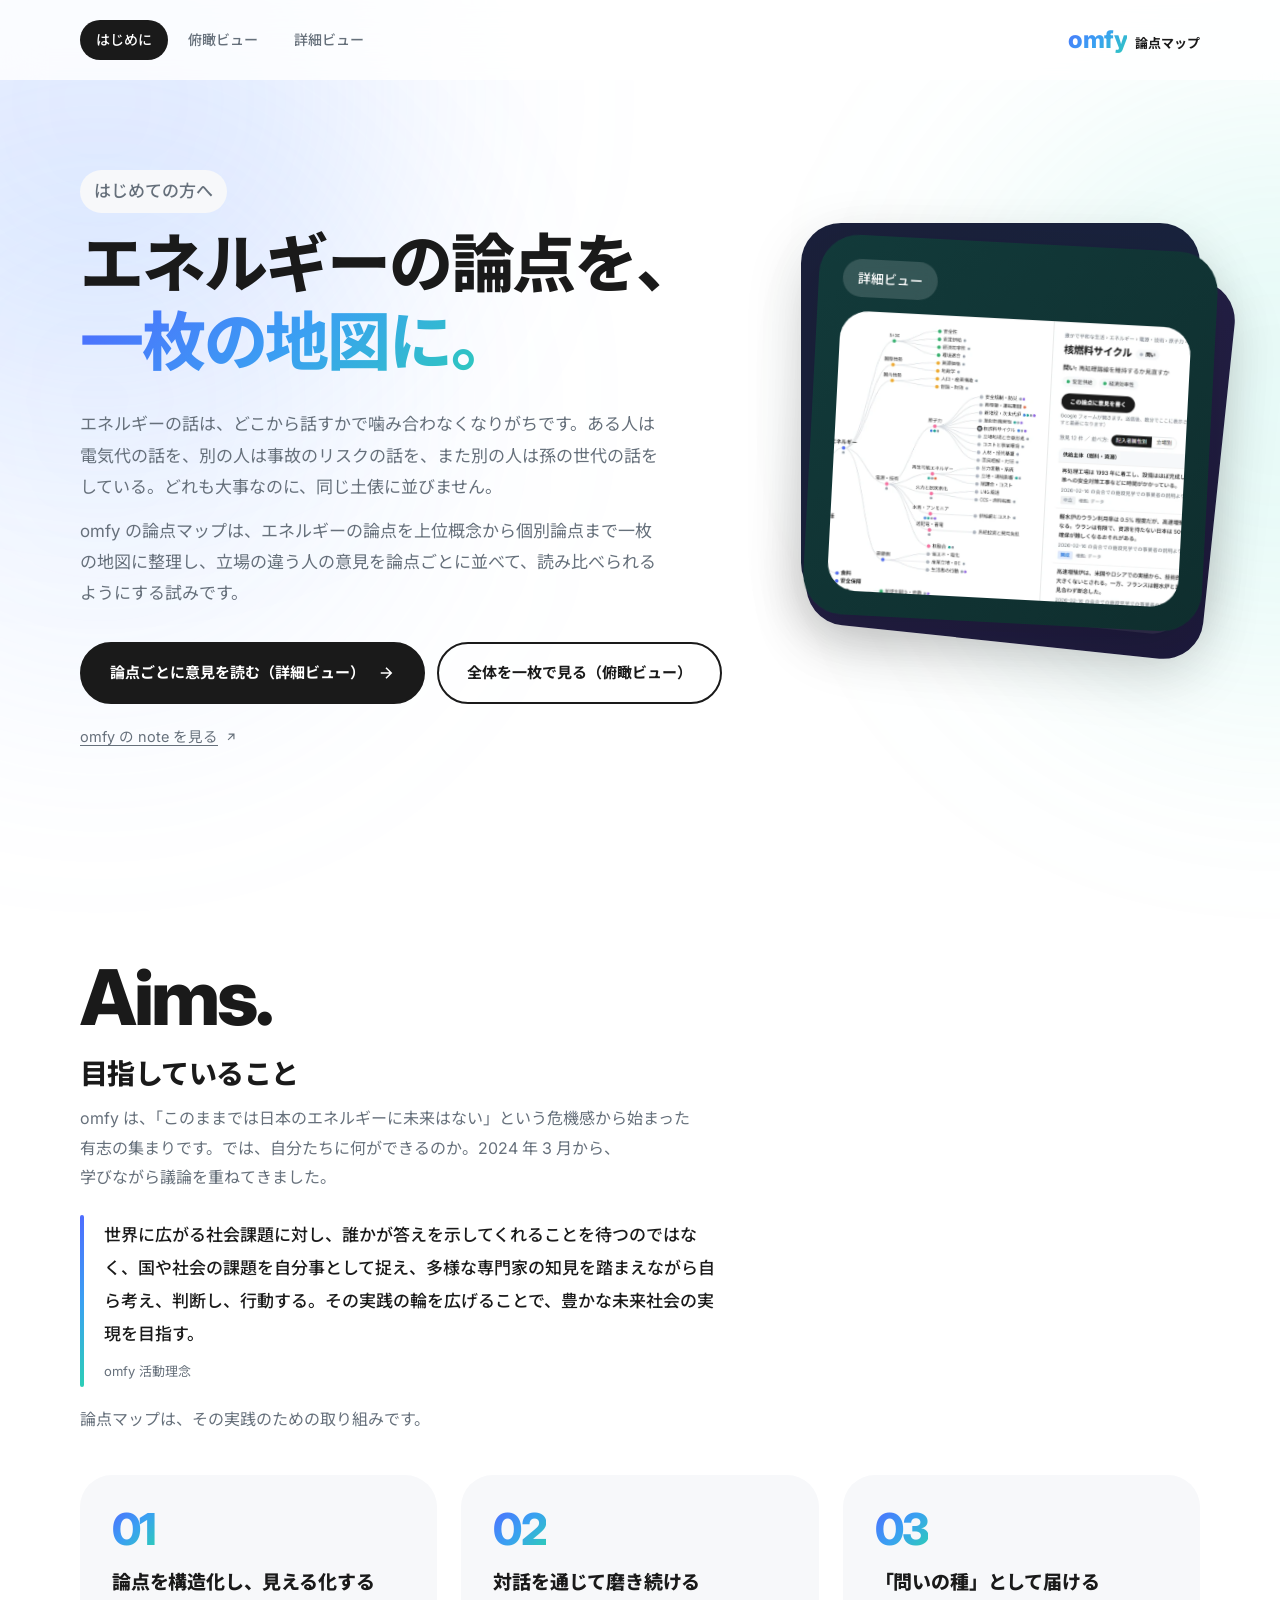
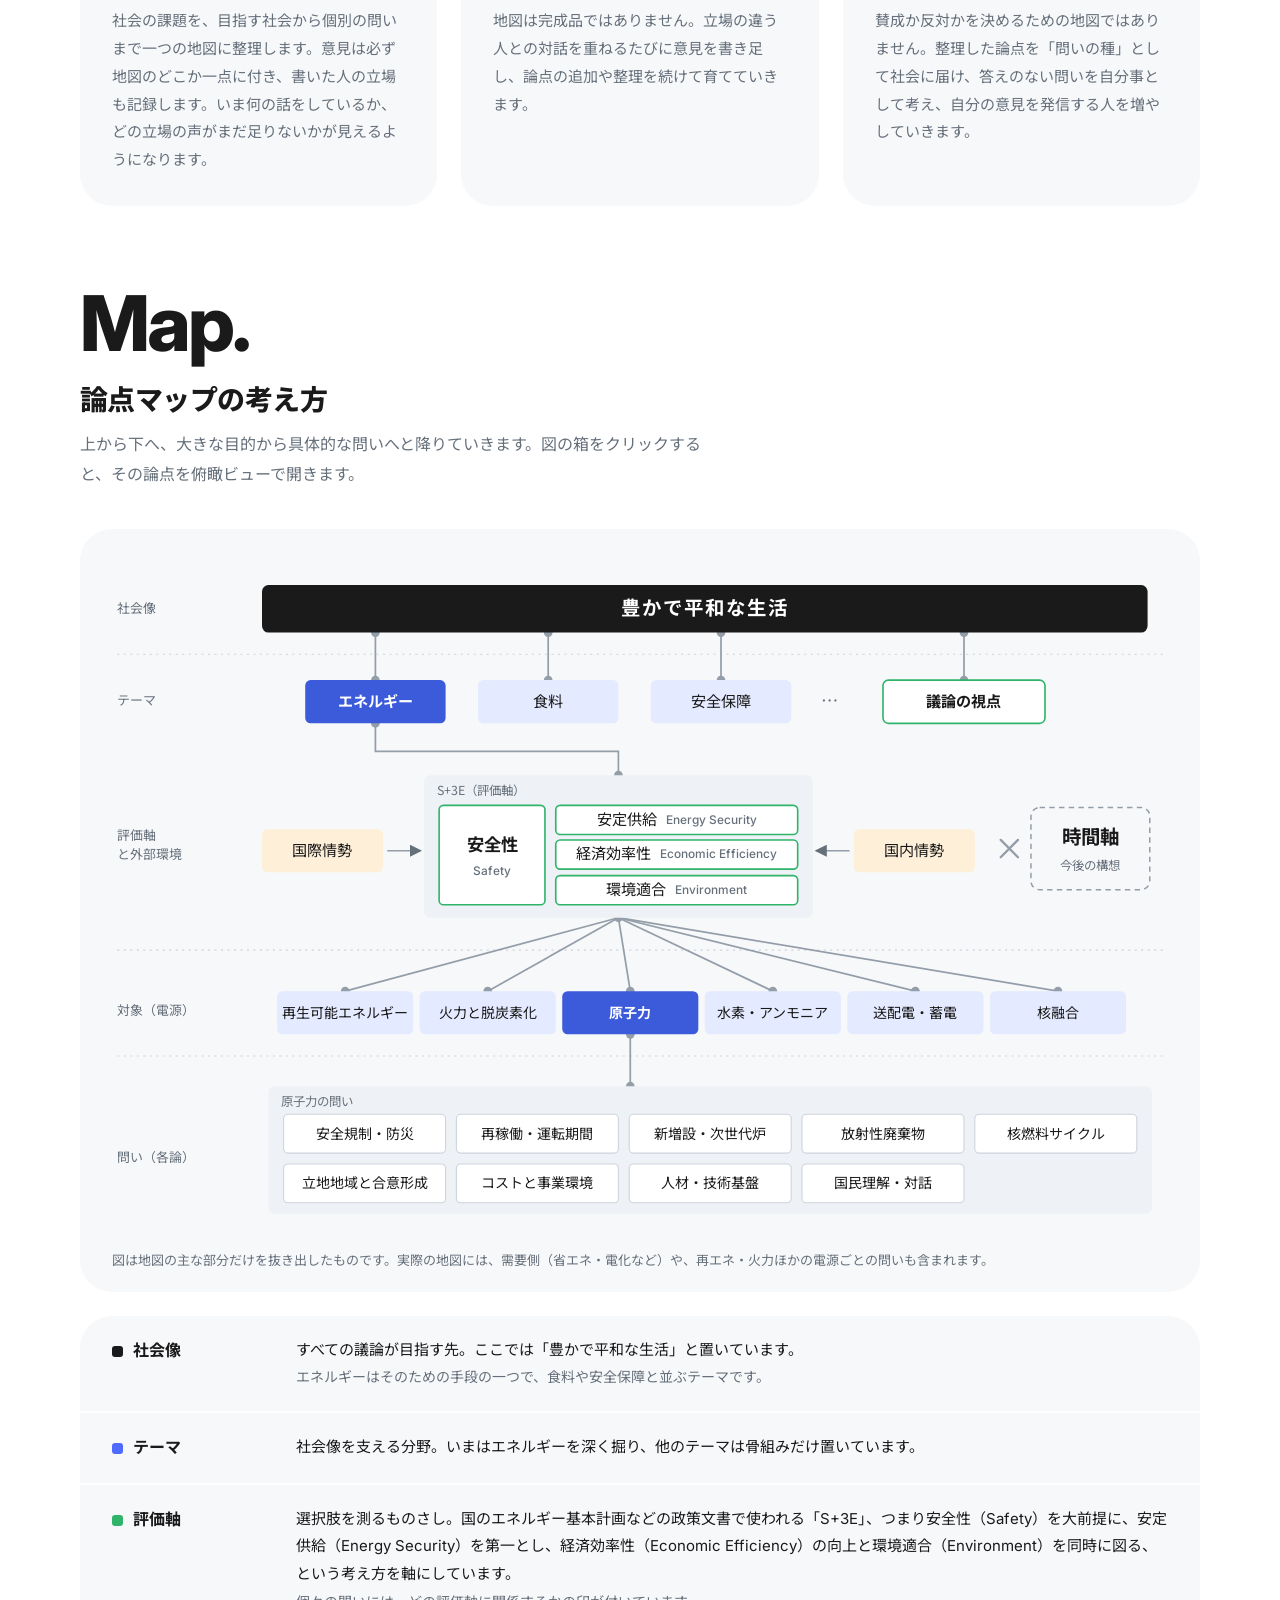
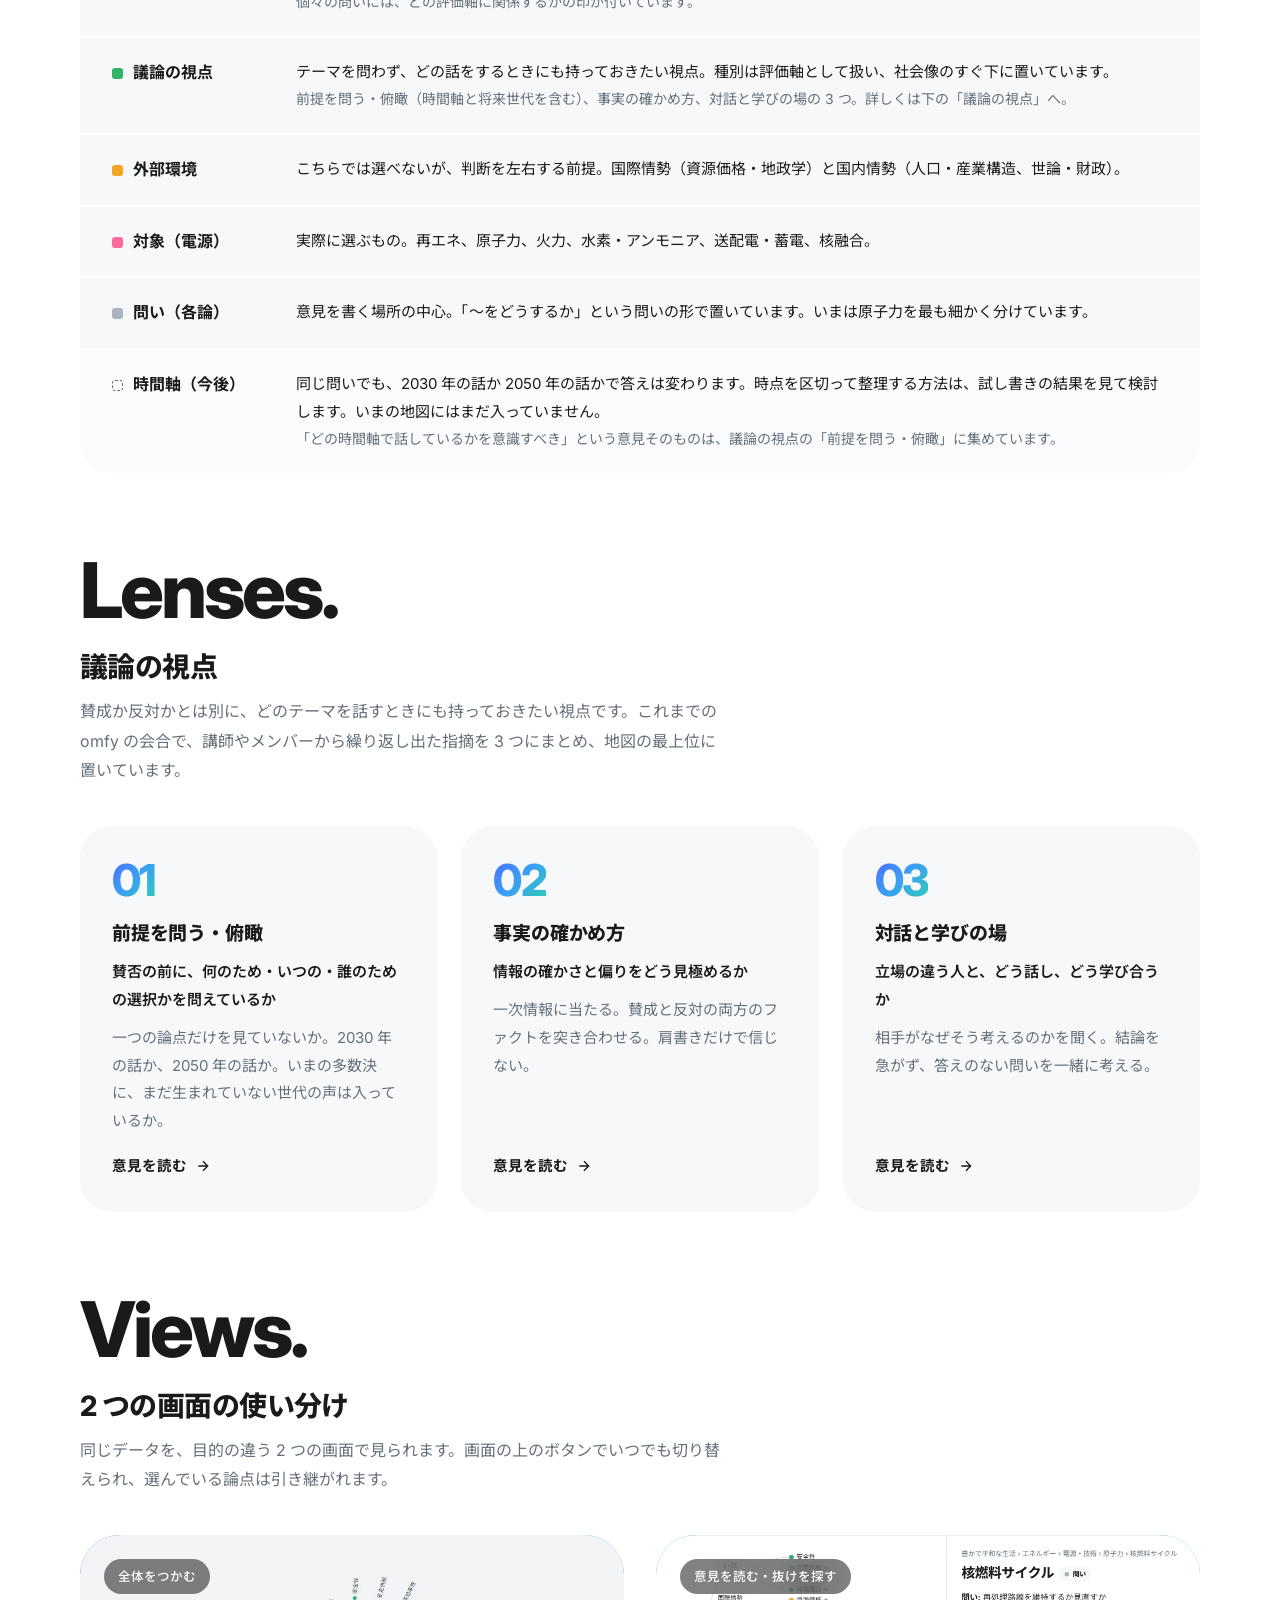
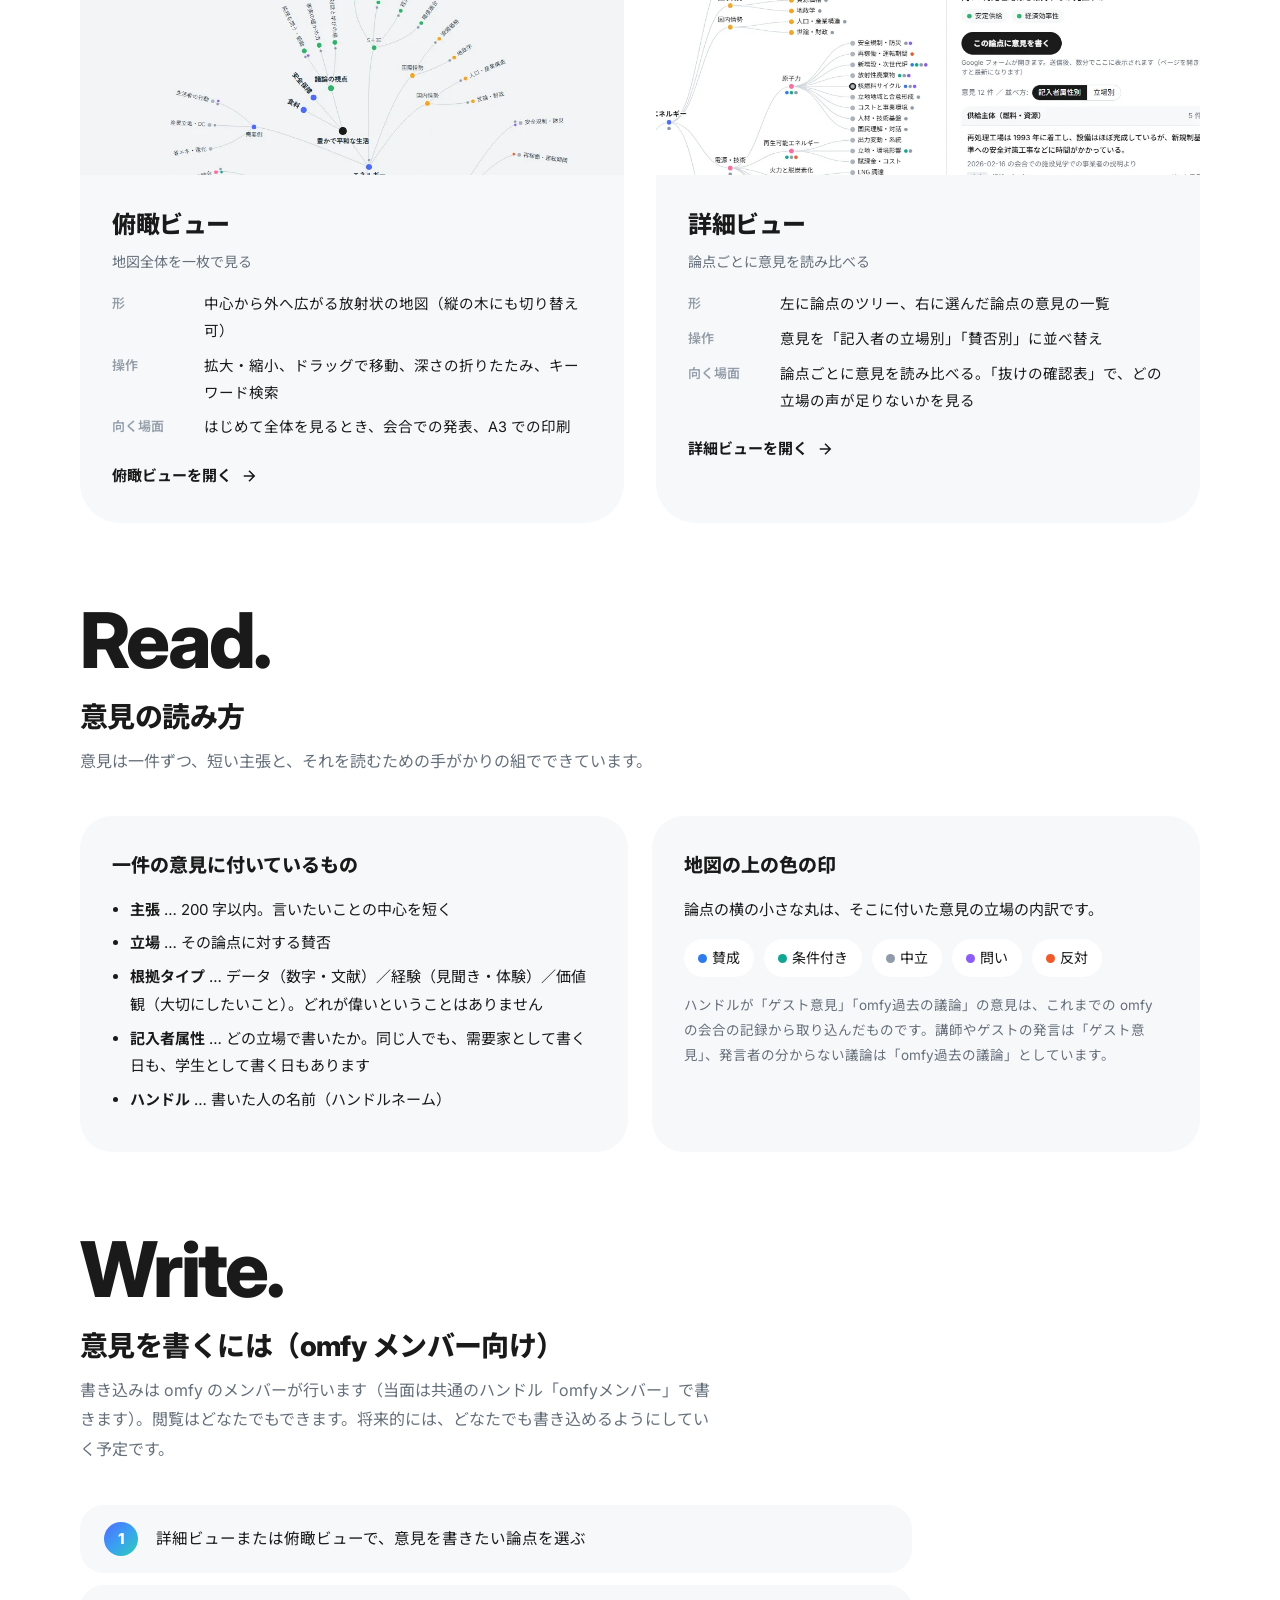
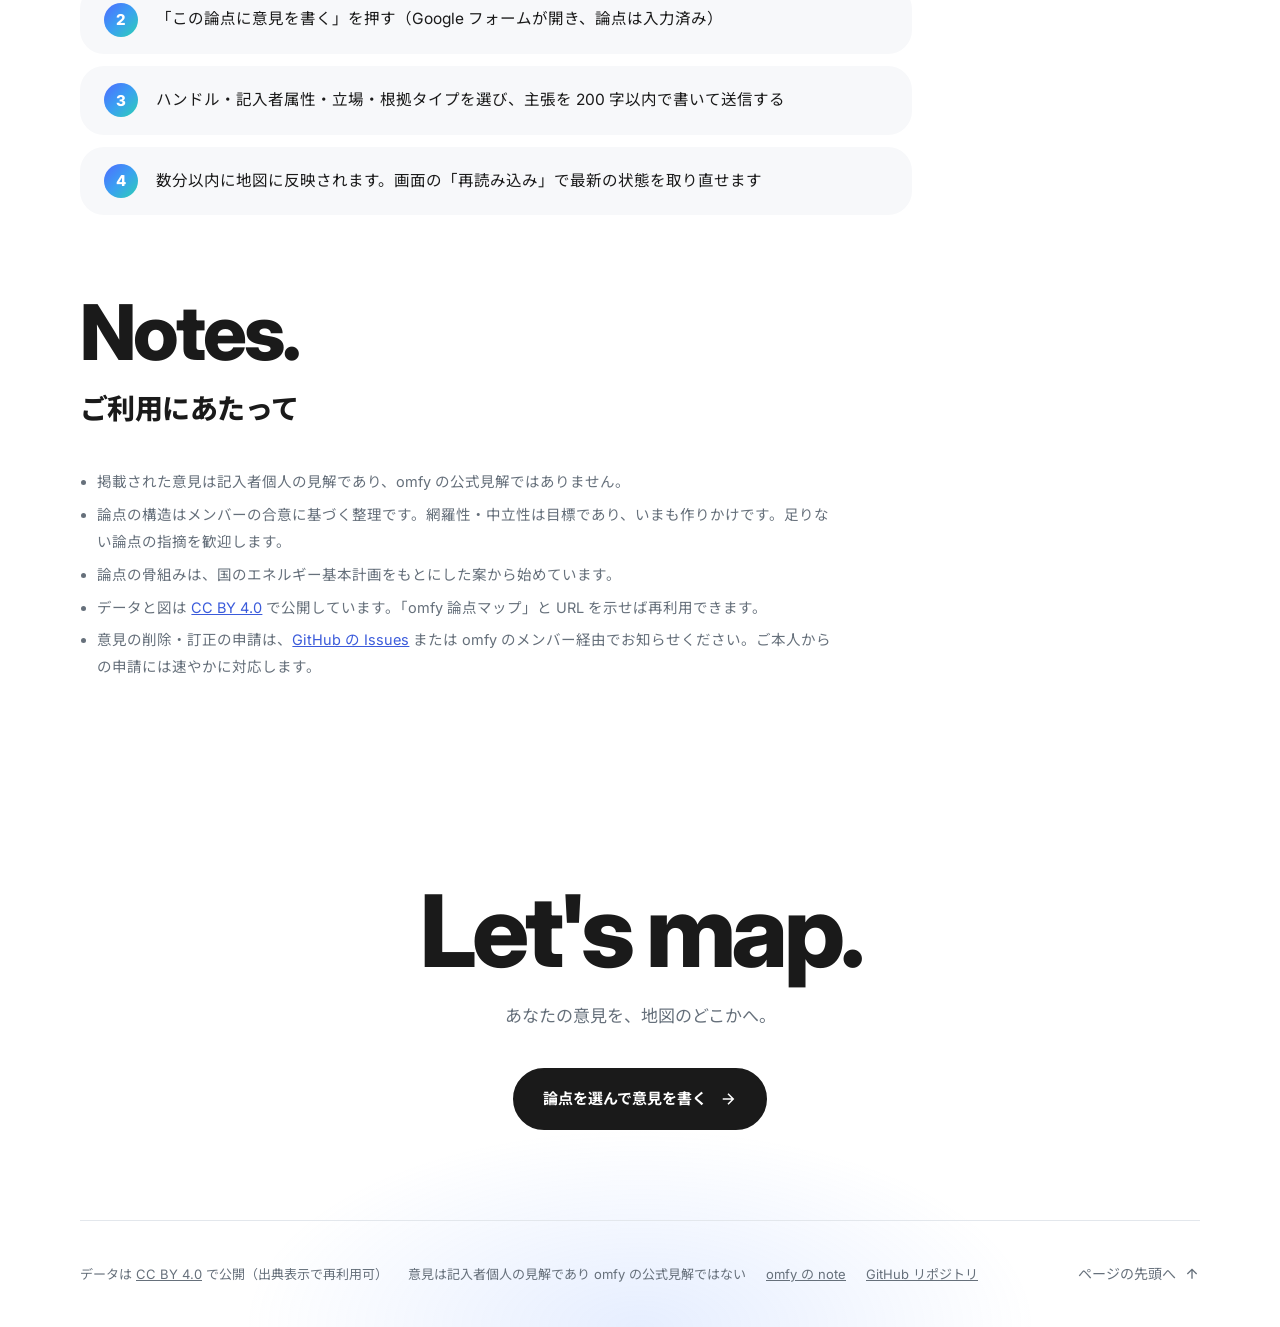
==== commit 3d3e7d2f: "ガイドの「目指していること」に、活動の始まり（危機感と 2024 年 3 月からの議論）を追加 Co-Authored-By: Claude Opus 5.5 <noreply@anthropic.c" ====
--- a/site/index.html
+++ b/site/index.html
@@ -66,6 +66,7 @@
 /* 活動理念（Aims の導入） */
 .creed{position:relative;margin:0 0 18px;padding:4px 0 4px 24px;max-width:40em}
 .creed::before{content:"";position:absolute;left:0;top:0;bottom:0;width:4px;border-radius:2px;background:var(--grad)}
+.sec-head .lead.origin{margin:0 0 22px;word-break:auto-phrase}
 .creed blockquote{margin:0}
 .creed p{margin:0;font-size:17px;line-height:1.95;font-weight:500;color:var(--ink)}
 .creed figcaption{margin:8px 0 0;font-size:13px;color:var(--muted)}
@@ -264,6 +265,7 @@
     <div class="sec-head">
       <span class="en" aria-hidden="true">Aims.</span>
       <h2 id="h-aim">目指していること</h2>
+      <p class="lead origin">omfy は、「このままでは日本のエネルギーに未来はない」という危機感から始まった有志の集まりです。では、自分たちに何ができるのか。2024 年 3 月から、学びながら議論を重ねてきました。</p>
       <figure class="creed">
         <blockquote><p>世界に広がる社会課題に対し、誰かが答えを示してくれることを待つのではなく、国や社会の課題を自分事として捉え、多様な専門家の知見を踏まえながら自ら考え、判断し、行動する。その実践の輪を広げることで、豊かな未来社会の実現を目指す。</p></blockquote>
         <figcaption>omfy 活動理念</figcaption>
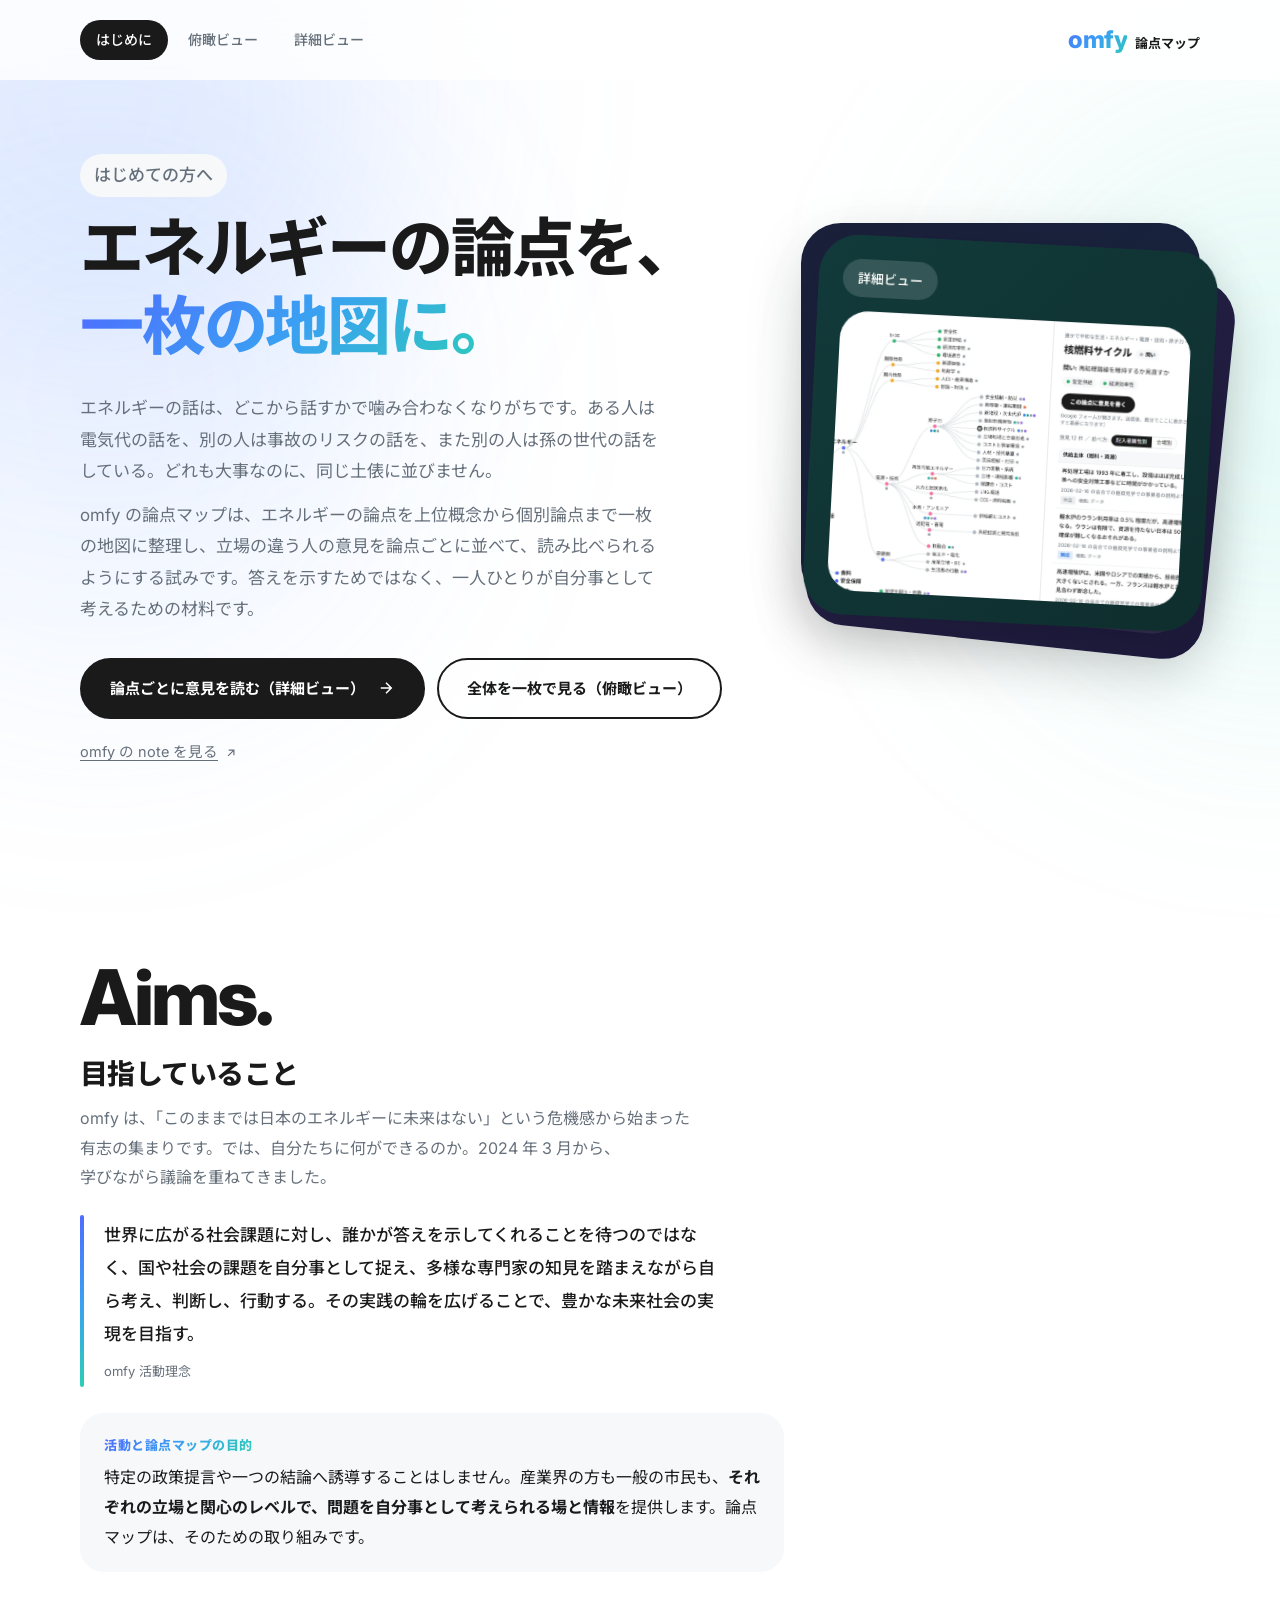
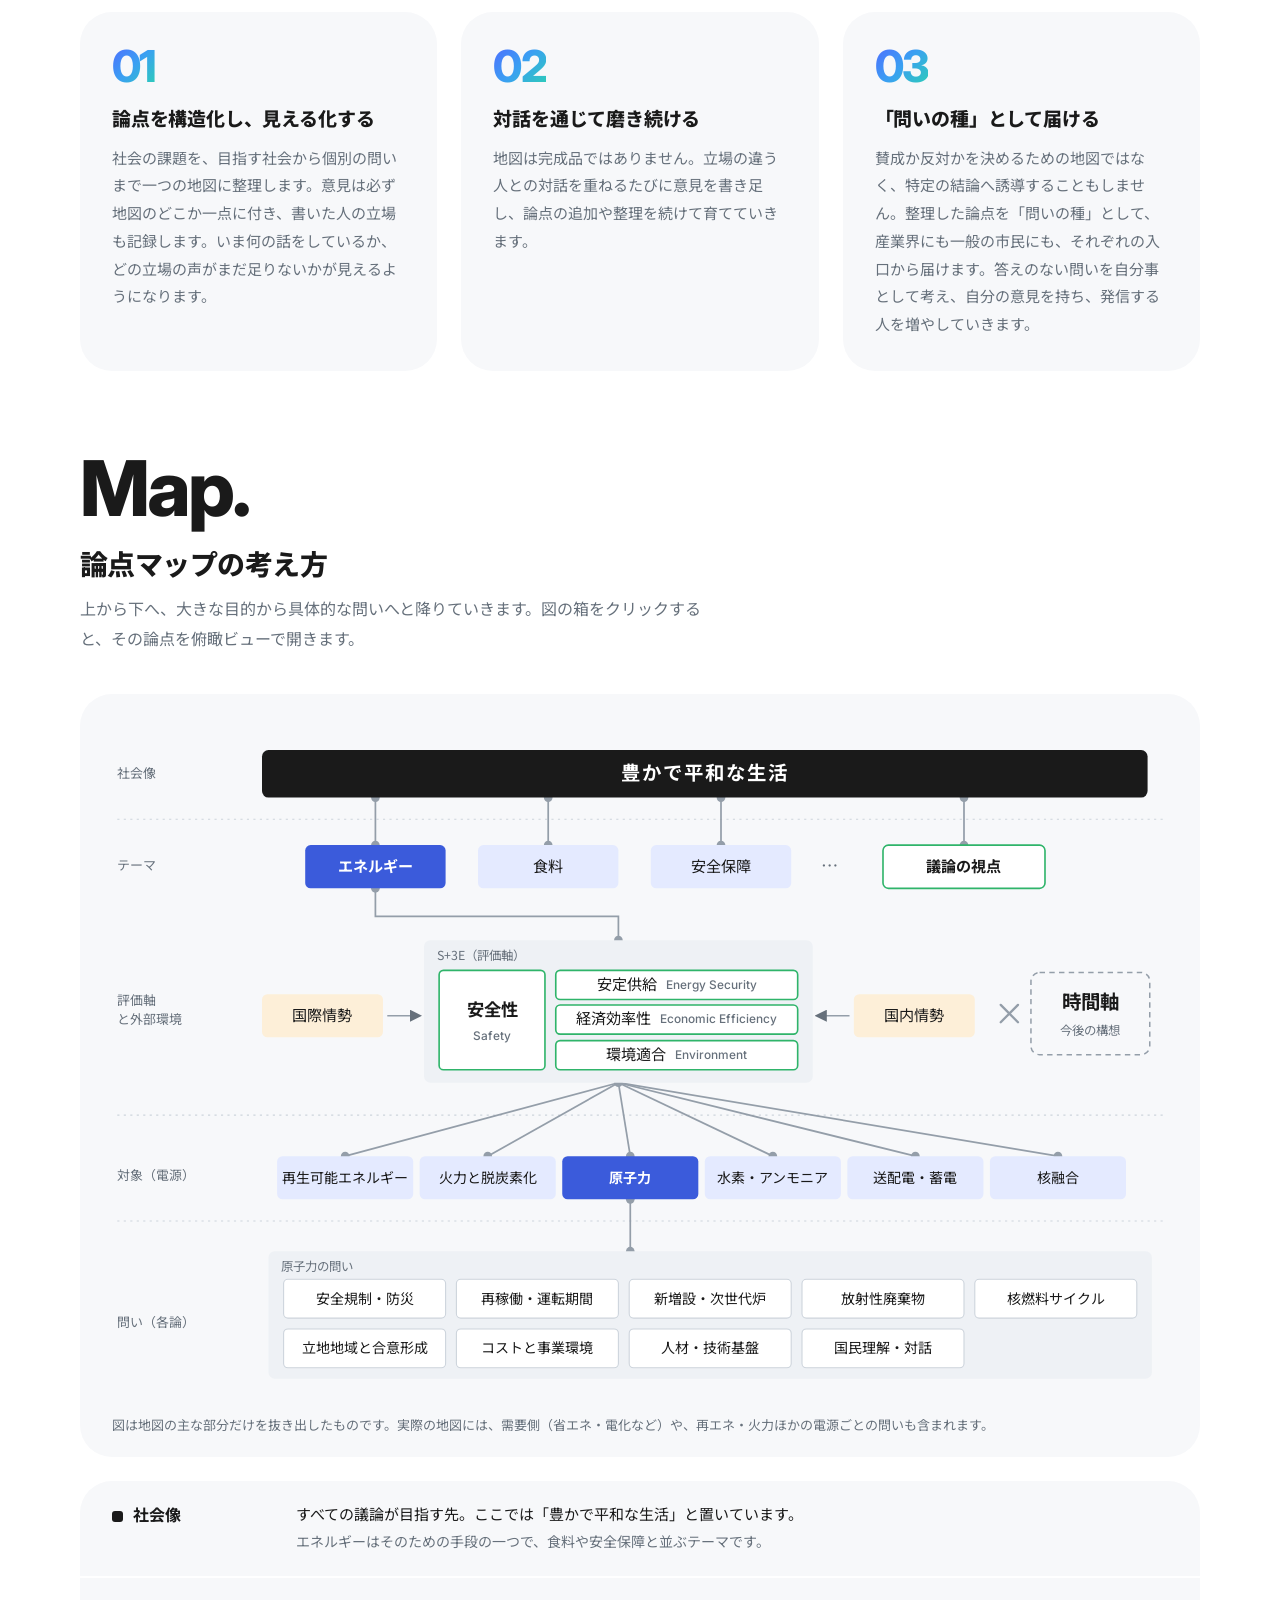
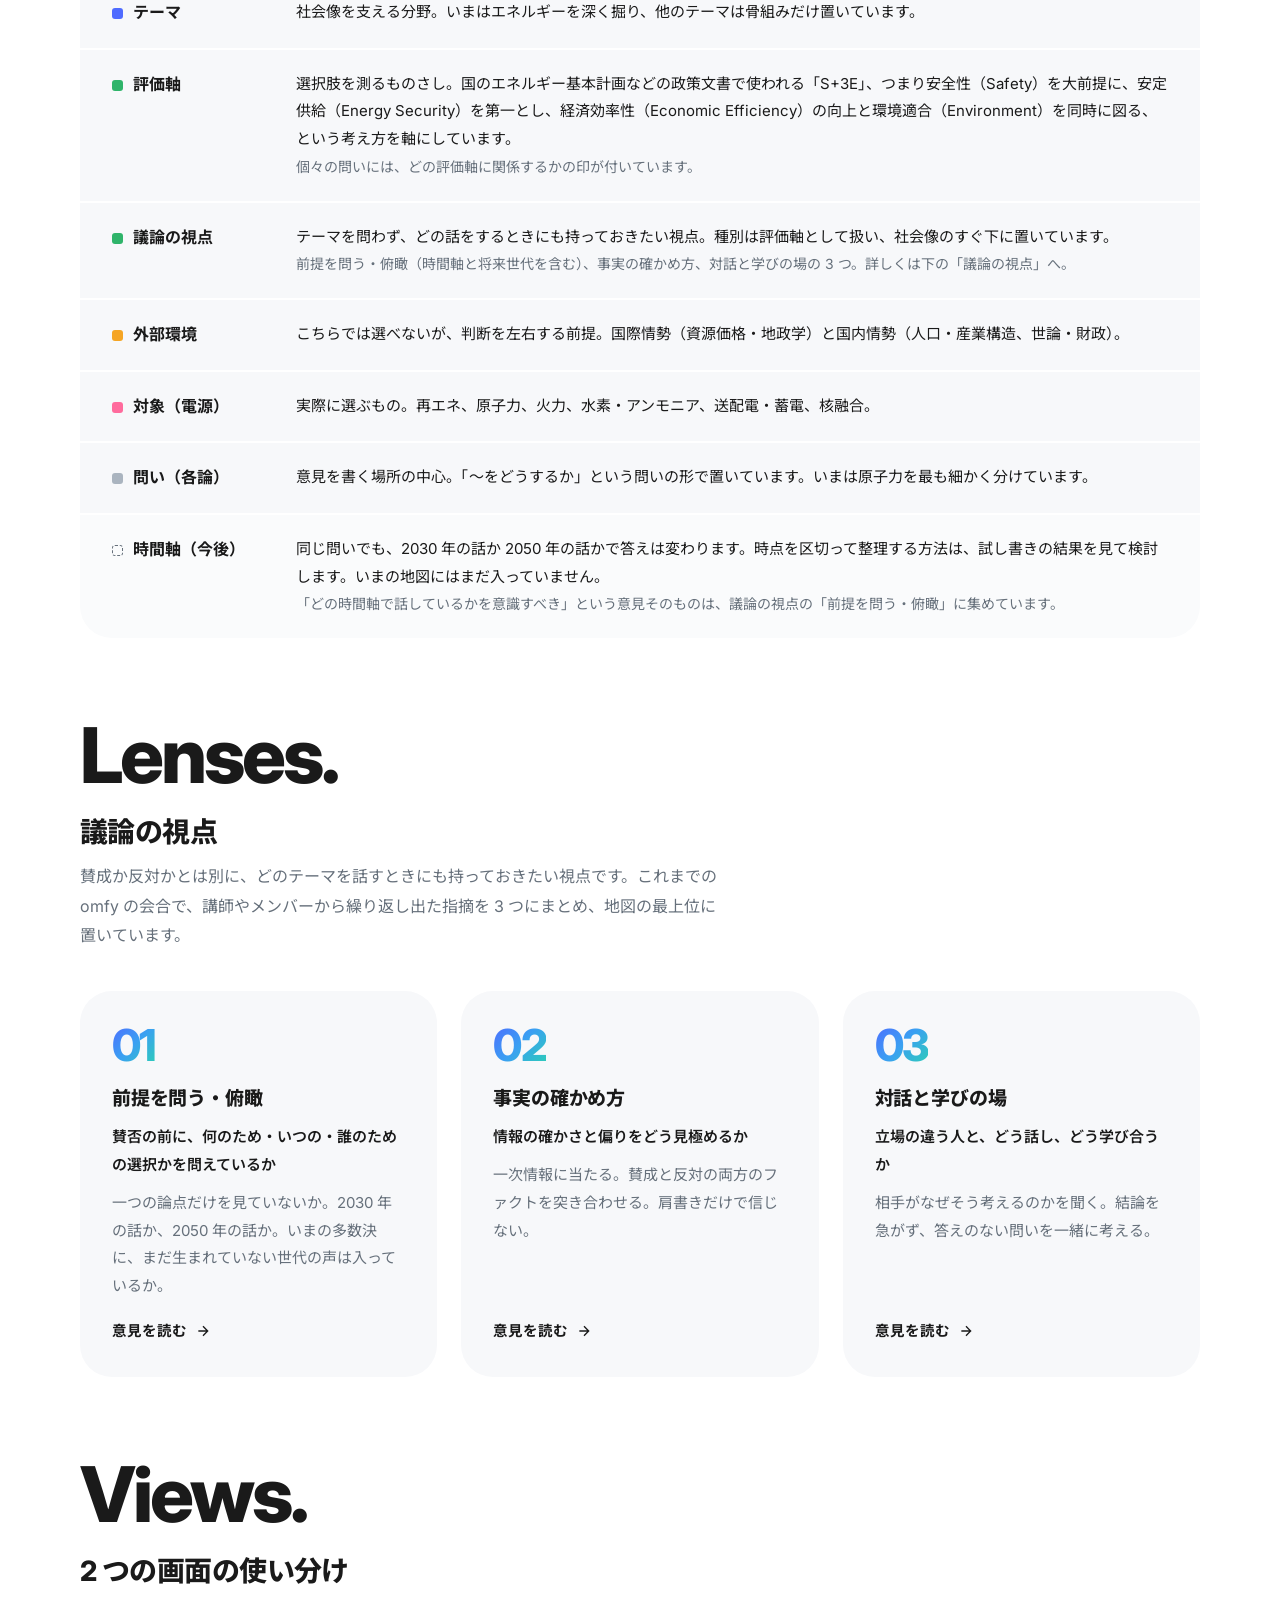
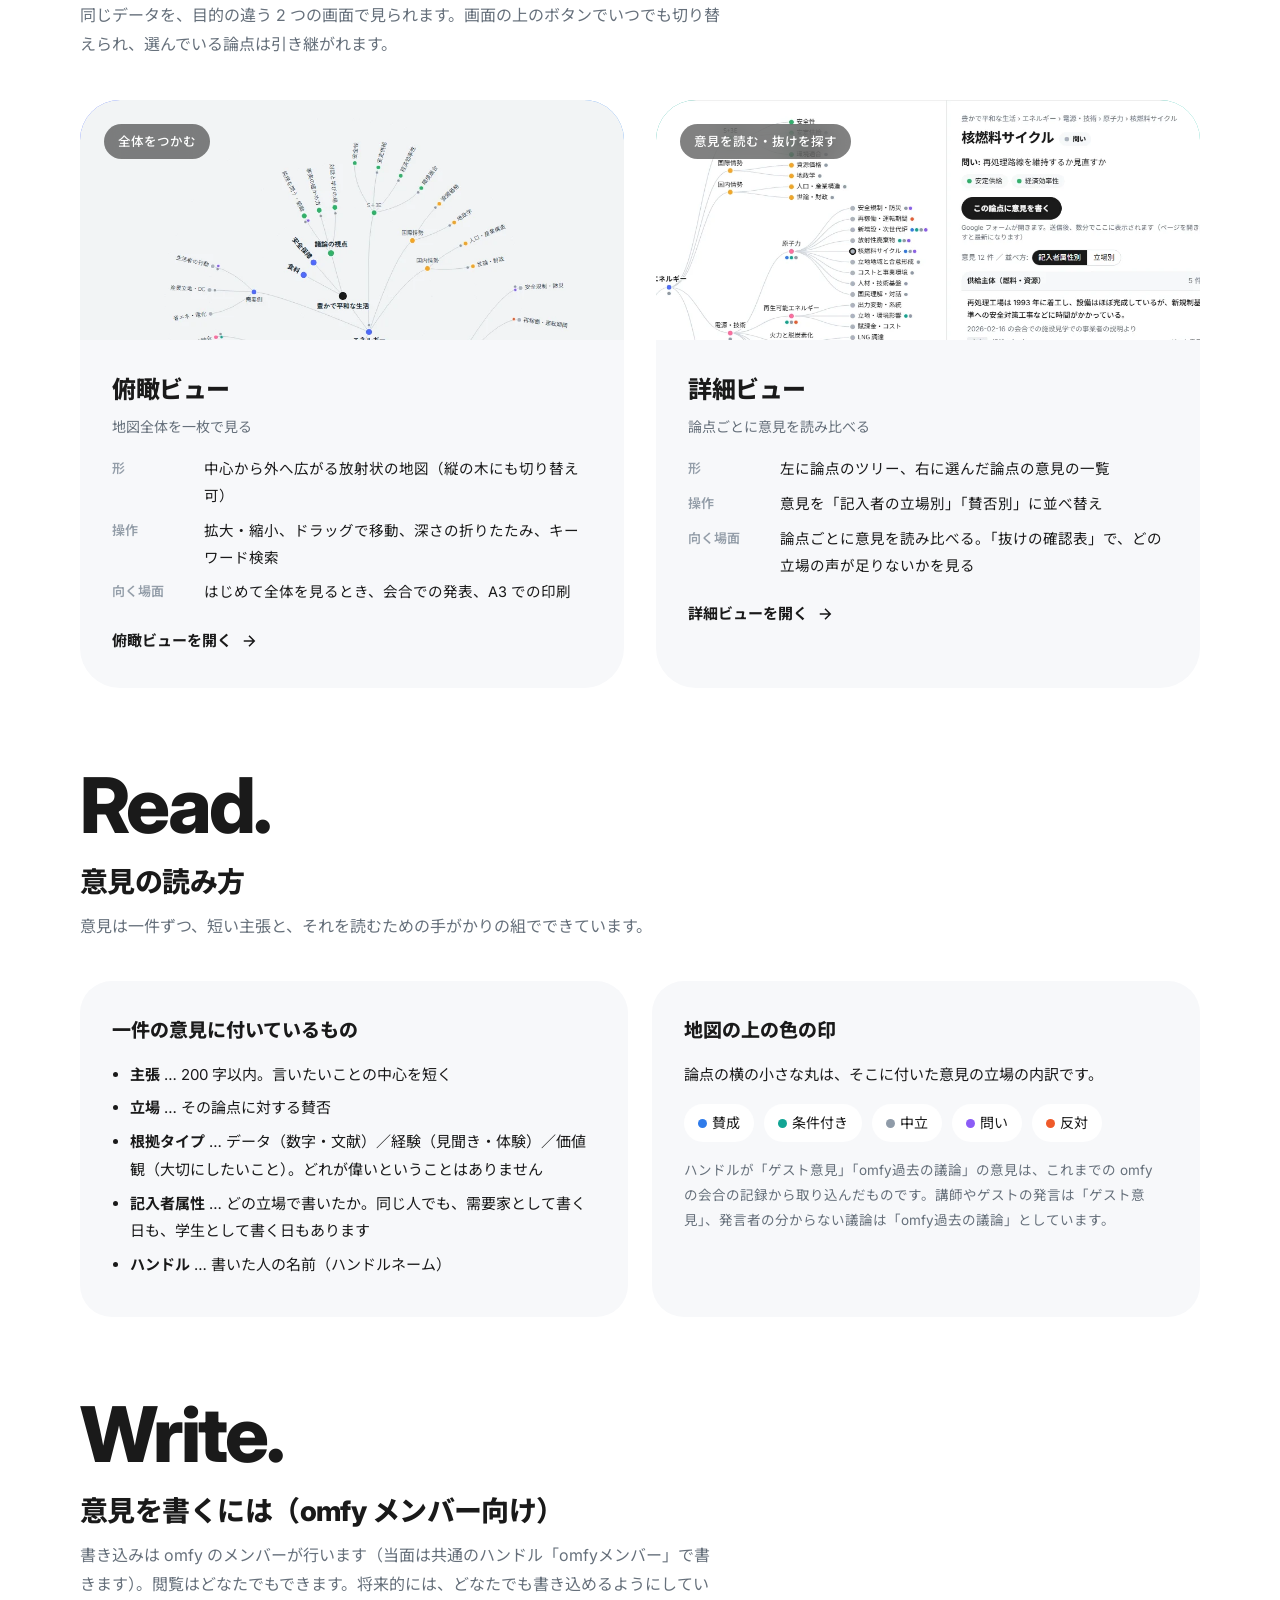
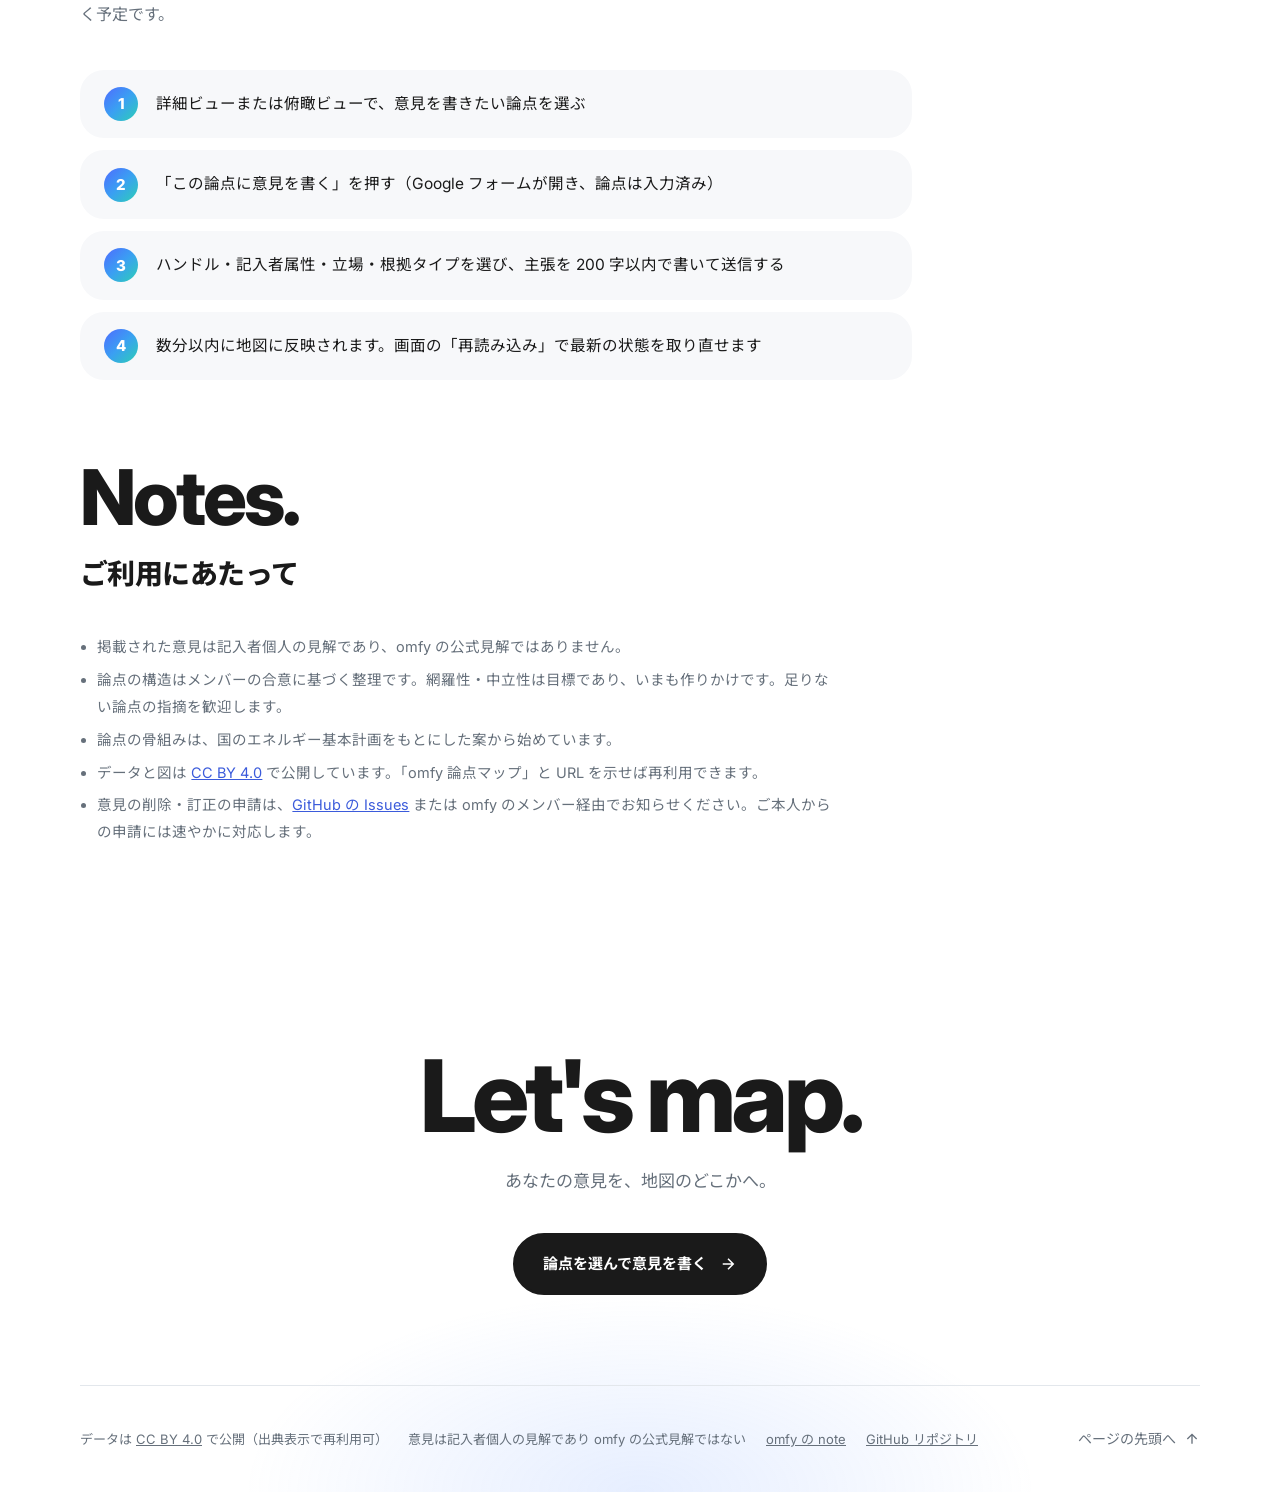
==== commit 7cae3dc2: "論点マップの別案 3 種（試作・関係者向け）と、活動の目的の改訂 - site/alt.html: 別案の入口。活動と論点マップの目的と、3 案の向き先 - site/alt-layers.html:" ====
--- a/site/index.html
+++ b/site/index.html
@@ -70,6 +70,10 @@
 .creed blockquote{margin:0}
 .creed p{margin:0;font-size:17px;line-height:1.95;font-weight:500;color:var(--ink)}
 .creed figcaption{margin:8px 0 0;font-size:13px;color:var(--muted)}
+.purpose{max-width:44em;margin:26px 0 0;padding:20px 24px;border-radius:24px;background:var(--bg2)}
+.purpose .pl{display:block;font-size:13px;font-weight:800;letter-spacing:.04em;margin:0 0 6px;background:var(--grad);-webkit-background-clip:text;background-clip:text;-webkit-text-fill-color:transparent;width:max-content}
+.purpose p{margin:0;font-size:16px;line-height:1.85;color:var(--ink)}
+.purpose b{font-weight:700}
 
 .aims{display:grid;grid-template-columns:repeat(auto-fit,minmax(260px,1fr));gap:24px}
 .aims h3{font-size:19px;line-height:1.5;letter-spacing:-.01em;margin:0 0 10px}
@@ -241,7 +245,7 @@
       <p class="tag">はじめての方へ</p>
       <h1>エネルギーの論点を、<br><span class="g">一枚の地図に。</span></h1>
       <p>エネルギーの話は、どこから話すかで噛み合わなくなりがちです。ある人は電気代の話を、別の人は事故のリスクの話を、また別の人は孫の世代の話をしている。どれも大事なのに、同じ土俵に並びません。</p>
-      <p>omfy の論点マップは、エネルギーの論点を上位概念から個別論点まで一枚の地図に整理し、立場の違う人の意見を論点ごとに並べて、読み比べられるようにする試みです。</p>
+      <p>omfy の論点マップは、エネルギーの論点を上位概念から個別論点まで一枚の地図に整理し、立場の違う人の意見を論点ごとに並べて、読み比べられるようにする試みです。答えを示すためではなく、一人ひとりが自分事として考えるための材料です。</p>
       <div class="cta">
         <a class="pill dark" href="detail.html">論点ごとに意見を読む（詳細ビュー）<svg viewBox="0 0 24 24" fill="none" stroke="currentColor" stroke-width="2" aria-hidden="true"><path d="M5 12h14M12 5l7 7-7 7"/></svg></a>
         <a class="pill line" href="overview.html">全体を一枚で見る（俯瞰ビュー）</a>
@@ -270,12 +274,15 @@
         <blockquote><p>世界に広がる社会課題に対し、誰かが答えを示してくれることを待つのではなく、国や社会の課題を自分事として捉え、多様な専門家の知見を踏まえながら自ら考え、判断し、行動する。その実践の輪を広げることで、豊かな未来社会の実現を目指す。</p></blockquote>
         <figcaption>omfy 活動理念</figcaption>
       </figure>
-      <p class="lead">論点マップは、その実践のための取り組みです。</p>
+      <div class="purpose">
+        <span class="pl">活動と論点マップの目的</span>
+        <p>特定の政策提言や一つの結論へ誘導することはしません。産業界の方も一般の市民も、<b>それぞれの立場と関心のレベルで、問題を自分事として考えられる場と情報</b>を提供します。論点マップは、そのための取り組みです。</p>
+      </div>
     </div>
     <div class="aims">
       <div class="panel lift"><span class="num">01</span><h3>論点を構造化し、見える化する</h3><p>社会の課題を、目指す社会から個別の問いまで一つの地図に整理します。意見は必ず地図のどこか一点に付き、書いた人の立場も記録します。いま何の話をしているか、どの立場の声がまだ足りないかが見えるようになります。</p></div>
       <div class="panel lift"><span class="num">02</span><h3>対話を通じて磨き続ける</h3><p>地図は完成品ではありません。立場の違う人との対話を重ねるたびに意見を書き足し、論点の追加や整理を続けて育てていきます。</p></div>
-      <div class="panel lift"><span class="num">03</span><h3>「問いの種」として届ける</h3><p>賛成か反対かを決めるための地図ではありません。整理した論点を「問いの種」として社会に届け、答えのない問いを自分事として考え、自分の意見を発信する人を増やしていきます。</p></div>
+      <div class="panel lift"><span class="num">03</span><h3>「問いの種」として届ける</h3><p>賛成か反対かを決めるための地図ではなく、特定の結論へ誘導することもしません。整理した論点を「問いの種」として、産業界にも一般の市民にも、それぞれの入口から届けます。答えのない問いを自分事として考え、自分の意見を持ち、発信する人を増やしていきます。</p></div>
     </div>
   </section>
 
